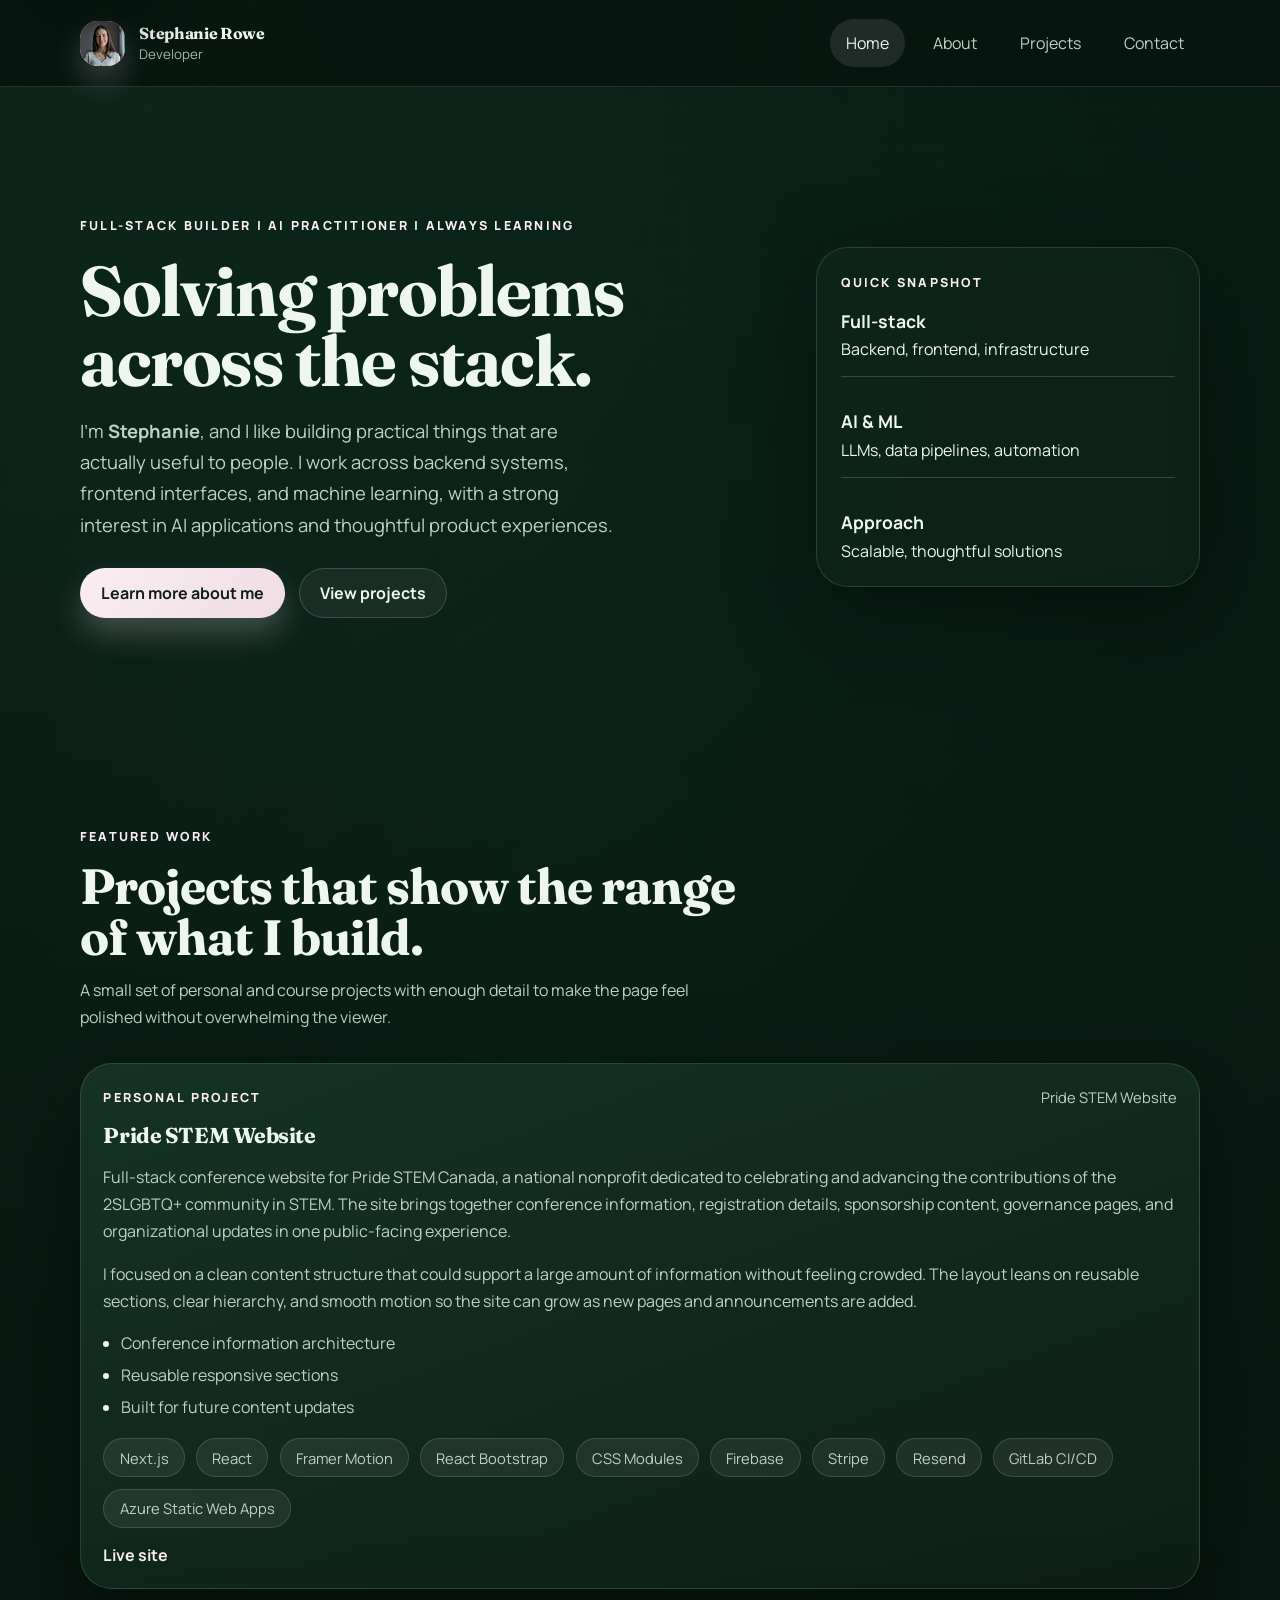
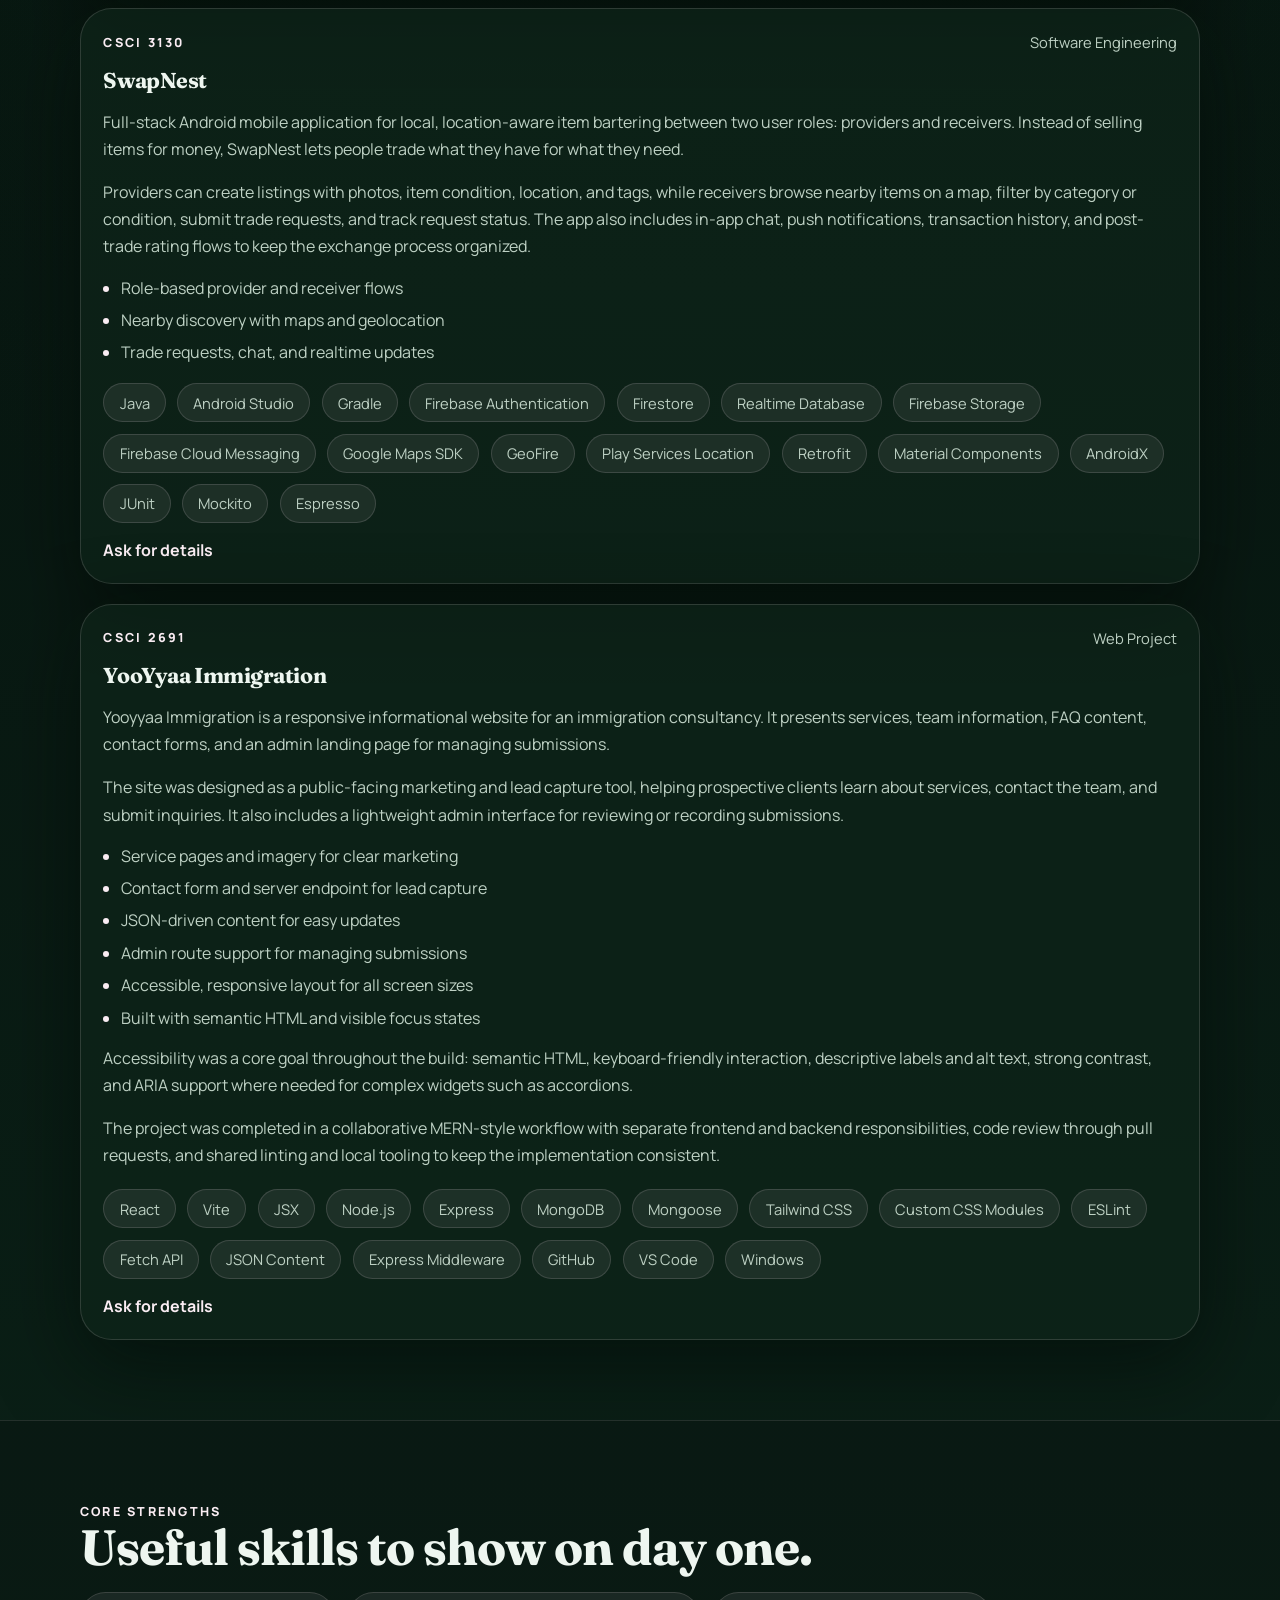
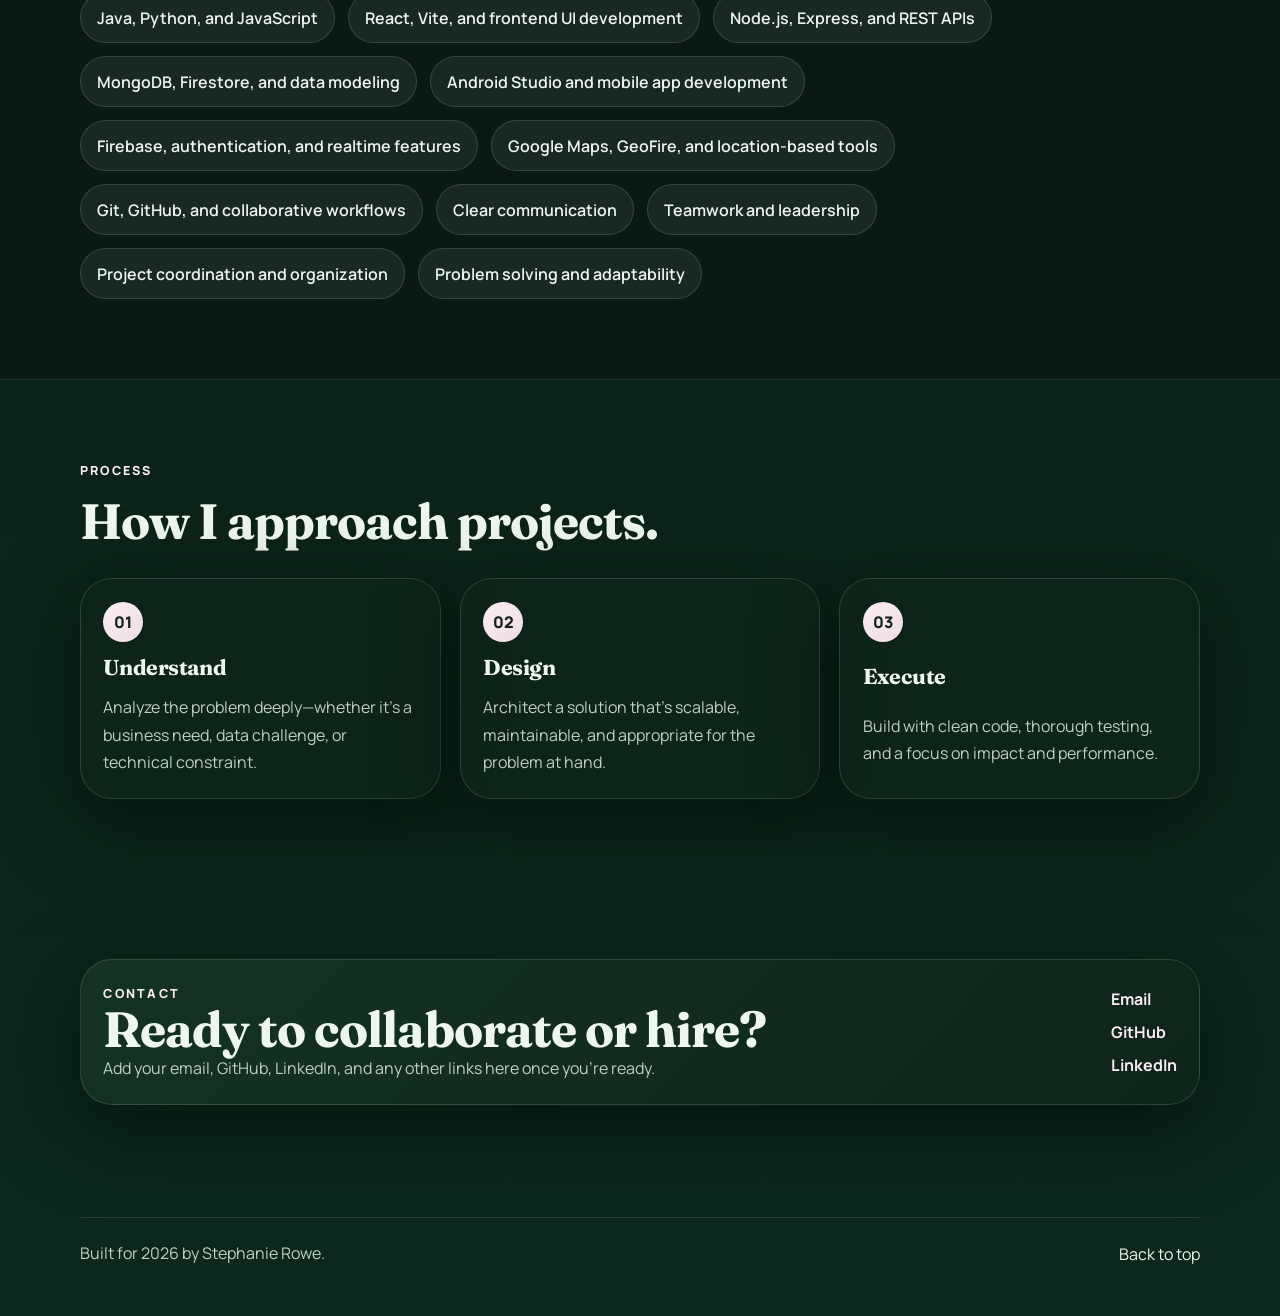
==== index.html @ 6b2ae684 "added project summaries, updated favicon, updated styling" ====
<!DOCTYPE html>
<html lang="en">
  <head>
    <meta charset="UTF-8" />
    <meta name="viewport" content="width=device-width, initial-scale=1.0" />
    <meta
      name="description"
      content="A portfolio starter site with a focused home page, about page, project highlights, and contact details."
    />
    <title> Stephanie Rowe | Portfolio</title>
    <link rel="preconnect" href="https://fonts.googleapis.com" />
    <link rel="preconnect" href="https://fonts.gstatic.com" crossorigin />
    <link
      href="https://fonts.googleapis.com/css2?family=Manrope:wght@400;500;600;700;800&family=Fraunces:opsz,wght@9..144,500;9..144,600;9..144,700&display=swap"
      rel="stylesheet"
    />
    <link rel="icon" type="image/png" href="images/SR%20logo.png" />
    <link rel="stylesheet" href="styles/main.css" />
    <script src="scripts/main.js" defer></script>
  </head>
  <body>
    <a class="skip-link" href="#content">Skip to content</a>

    <header class="site-header">
      <div class="container nav-shell">
        <a class="brand" href="index.html" aria-label="Home">
          <span class="brand-mark brand-photo">
            <img src="images/headshot_crop.png" alt="Portrait of Stephanie Rowe" />
          </span>
          <span class="brand-text">
            <strong>Stephanie Rowe</strong>
            <small>Developer</small>
          </span>
        </a>

        <button class="nav-toggle" type="button" aria-expanded="false" aria-controls="primary-navigation">
          <span class="nav-toggle-lines" aria-hidden="true"></span>
          <span class="sr-only">Toggle navigation</span>
        </button>

        <nav id="primary-navigation" class="site-nav" data-open="false">
          <a href="index.html" aria-current="page">Home</a>
          <a href="about.html">About</a>
          <a href="#projects">Projects</a>
          <a href="#contact">Contact</a>
        </nav>
      </div>
    </header>

    <main id="content">
      <section class="hero section">
        <div class="container hero-grid reveal">
          <div class="hero-copy">
            <p class="eyebrow">Full-stack builder | AI practitioner | Always learning</p>
            <h1>Solving problems across the stack.</h1>
            <p class="lead">
              I'm <strong>Stephanie</strong>, and I like building practical things that are actually useful to people. I work across backend systems, frontend interfaces, and machine learning, with a strong interest in AI applications and thoughtful product experiences.
            </p>
            <div class="hero-actions">
              <a class="button button-primary" href="about.html">Learn more about me</a>
              <a class="button button-secondary" href="#projects">View projects</a>
            </div>
          </div>

          <aside class="hero-card">
            <p class="card-label">Quick snapshot</p>
            <ul class="stat-list">
              <li>
                <strong>Full-stack</strong>
                <span>Backend, frontend, infrastructure</span>
              </li>
              <li>
                <strong>AI & ML</strong>
                <span>LLMs, data pipelines, automation</span>
              </li>
              <li>
                <strong>Approach</strong>
                <span>Scalable, thoughtful solutions</span>
              </li>
            </ul>
          </aside>
        </div>
      </section>

      <section class="section" id="projects">
        <div class="container reveal">
          <div class="section-heading">
            <p class="eyebrow">Featured work</p>
            <h2>Projects that show the range of what I build.</h2>
            <p>
              A small set of personal and course projects with enough detail to make the page feel polished without overwhelming the viewer.
            </p>
          </div>

          <div class="project-showcase">
            <article class="project-card project-card-featured">
              <div class="project-card-top">
                <p class="project-tag">Personal Project</p>
                <span class="project-meta">Pride STEM Website</span>
              </div>
              <h3>Pride STEM Website</h3>
              <p>
                Full-stack conference website for Pride STEM Canada, a national nonprofit dedicated to celebrating and advancing the contributions of the 2SLGBTQ+ community in STEM. The site brings together conference information, registration details, sponsorship content, governance pages, and organizational updates in one public-facing experience.
              </p>
              <p>
                I focused on a clean content structure that could support a large amount of information without feeling crowded. The layout leans on reusable sections, clear hierarchy, and smooth motion so the site can grow as new pages and announcements are added.
              </p>
              <ul class="project-points">
                <li>Conference information architecture</li>
                <li>Reusable responsive sections</li>
                <li>Built for future content updates</li>
              </ul>
              <div class="project-tags">
                <span>Next.js</span>
                <span>React</span>
                <span>Framer Motion</span>
                <span>React Bootstrap</span>
                <span>CSS Modules</span>
                <span>Firebase</span>
                <span>Stripe</span>
                <span>Resend</span>
                <span>GitLab CI/CD</span>
                <span>Azure Static Web Apps</span>
              </div>
              <a href="https://www.psc-fsc.ca/" target="_blank" rel="noreferrer">Live site</a>
            </article>

            <article class="project-card">
              <div class="project-card-top">
                <p class="project-tag">CSCI 3130</p>
                <span class="project-meta">Software Engineering</span>
              </div>
              <h3>SwapNest</h3>
              <p>
                Full-stack Android mobile application for local, location-aware item bartering between two user roles: providers and receivers. Instead of selling items for money, SwapNest lets people trade what they have for what they need.
              </p>
              <p>
                Providers can create listings with photos, item condition, location, and tags, while receivers browse nearby items on a map, filter by category or condition, submit trade requests, and track request status. The app also includes in-app chat, push notifications, transaction history, and post-trade rating flows to keep the exchange process organized.
              </p>
              <ul class="project-points">
                <li>Role-based provider and receiver flows</li>
                <li>Nearby discovery with maps and geolocation</li>
                <li>Trade requests, chat, and realtime updates</li>
              </ul>
              <div class="project-tags">
                <span>Java</span>
                <span>Android Studio</span>
                <span>Gradle</span>
                <span>Firebase Authentication</span>
                <span>Firestore</span>
                <span>Realtime Database</span>
                <span>Firebase Storage</span>
                <span>Firebase Cloud Messaging</span>
                <span>Google Maps SDK</span>
                <span>GeoFire</span>
                <span>Play Services Location</span>
                <span>Retrofit</span>
                <span>Material Components</span>
                <span>AndroidX</span>
                <span>JUnit</span>
                <span>Mockito</span>
                <span>Espresso</span>
              </div>
              <a href="#contact">Ask for details</a>
            </article>

            <article class="project-card">
              <div class="project-card-top">
                <p class="project-tag">CSCI 2691</p>
                <span class="project-meta">Web Project</span>
              </div>
              <h3>YooYyaa Immigration</h3>
              <p>
                Yooyyaa Immigration is a responsive informational website for an immigration consultancy. It presents services, team information, FAQ content, contact forms, and an admin landing page for managing submissions.
              </p>
              <p>
                The site was designed as a public-facing marketing and lead capture tool, helping prospective clients learn about services, contact the team, and submit inquiries. It also includes a lightweight admin interface for reviewing or recording submissions.
              </p>
              <ul class="project-points">
                <li>Service pages and imagery for clear marketing</li>
                <li>Contact form and server endpoint for lead capture</li>
                <li>JSON-driven content for easy updates</li>
                <li>Admin route support for managing submissions</li>
                <li>Accessible, responsive layout for all screen sizes</li>
                <li>Built with semantic HTML and visible focus states</li>
              </ul>
              <p>
                Accessibility was a core goal throughout the build: semantic HTML, keyboard-friendly interaction, descriptive labels and alt text, strong contrast, and ARIA support where needed for complex widgets such as accordions.
              </p>
              <p>
                The project was completed in a collaborative MERN-style workflow with separate frontend and backend responsibilities, code review through pull requests, and shared linting and local tooling to keep the implementation consistent.
              </p>
              <div class="project-tags">
                <span>React</span>
                <span>Vite</span>
                <span>JSX</span>
                <span>Node.js</span>
                <span>Express</span>
                <span>MongoDB</span>
                <span>Mongoose</span>
                <span>Tailwind CSS</span>
                <span>Custom CSS Modules</span>
                <span>ESLint</span>
                <span>Fetch API</span>
                <span>JSON Content</span>
                <span>Express Middleware</span>
                <span>GitHub</span>
                <span>VS Code</span>
                <span>Windows</span>
              </div>
              <a href="#contact">Ask for details</a>
            </article>
          </div>
        </div>
      </section>

      <section class="section alt-surface">
        <div class="container split-layout reveal">
          <div>
            <p class="eyebrow">Core strengths</p>
            <h2>Useful skills to show on day one.</h2>
          </div>

          <div class="skill-list">
            <span>Java, Python, and JavaScript</span>
            <span>React, Vite, and frontend UI development</span>
            <span>Node.js, Express, and REST APIs</span>
            <span>MongoDB, Firestore, and data modeling</span>
            <span>Android Studio and mobile app development</span>
            <span>Firebase, authentication, and realtime features</span>
            <span>Google Maps, GeoFire, and location-based tools</span>
            <span>Git, GitHub, and collaborative workflows</span>
            <span>Clear communication</span>
            <span>Teamwork and leadership</span>
            <span>Project coordination and organization</span>
            <span>Problem solving and adaptability</span>
          </div>
        </div>
      </section>

      <section class="section">
        <div class="container reveal">
          <div class="section-heading narrow">
            <p class="eyebrow">Process</p>
            <h2>How I approach projects.</h2>
          </div>

          <div class="timeline">
            <article>
              <span>01</span>
              <h3>Understand</h3>
              <p>Analyze the problem deeply—whether it's a business need, data challenge, or technical constraint.</p>
            </article>
            <article>
              <span>02</span>
              <h3>Design</h3>
              <p>Architect a solution that's scalable, maintainable, and appropriate for the problem at hand.</p>
            </article>
            <article>
              <span>03</span>
              <h3>Execute</h3>
              <p>Build with clean code, thorough testing, and a focus on impact and performance.</p>
            </article>
          </div>
        </div>
      </section>

      <section class="section contact-section" id="contact">
        <div class="container contact-panel reveal">
          <div>
            <p class="eyebrow">Contact</p>
            <h2>Ready to collaborate or hire?</h2>
            <p>
              Add your email, GitHub, LinkedIn, and any other links here once you’re ready.
            </p>
          </div>

          <div class="contact-links">
            <a href="mailto:stephrowe2003@gmail.com">Email</a>
            <a href="https://github.com/stephanieerowe" target="_blank" rel="noreferrer">GitHub</a>
            <a href="https://www.linkedin.com/in/stephanieerowe/" target="_blank" rel="noreferrer">LinkedIn</a>
          </div>
        </div>
      </section>
    </main>

    <footer class="site-footer">
      <div class="container footer-inner">
        <p>Built for <span id="year"></span> by Stephanie Rowe.</p>
        <a href="#content">Back to top</a>
      </div>
    </footer>
  </body>
</html>
---- styles/main.css ----
:root {
  color-scheme: dark;
  --bg: #07140f;
  --bg-alt: #0c1f17;
  --surface: rgba(15, 36, 26, 0.72);
  --surface-strong: #153525;
  --text: #eef6f0;
  --muted: #bed1c4;
  --line: rgba(230, 210, 219, 0.2);
  --accent: #faedf3;
  --accent-dark: #f0dce5;
  --accent-soft: rgba(250, 237, 243, 0.16);
  --shadow: 0 24px 80px rgba(2, 10, 7, 0.58);
  --radius-xl: 32px;
  --radius-lg: 24px;
  --radius-md: 18px;
  --container: 1120px;
}

* {
  box-sizing: border-box;
}

html {
  scroll-behavior: smooth;
}

body {
  margin: 0;
  font-family: "Manrope", system-ui, sans-serif;
  color: var(--text);
  background:
    radial-gradient(circle at top left, rgba(22, 72, 49, 0.38), transparent 28%),
    radial-gradient(circle at top right, rgba(8, 42, 27, 0.42), transparent 30%),
    radial-gradient(circle at 50% 20%, rgba(14, 58, 37, 0.22), transparent 36%),
    linear-gradient(180deg, #06100c 0%, #081711 42%, #0b2218 78%, #0c271c 100%);
}

body::before {
  content: "";
  position: fixed;
  inset: 0;
  pointer-events: none;
  background-image: linear-gradient(rgba(232, 214, 222, 0.05) 1px, transparent 1px), linear-gradient(90deg, rgba(232, 214, 222, 0.05) 1px, transparent 1px);
  background-size: 36px 36px;
  mask-image: linear-gradient(180deg, rgba(0, 0, 0, 0.28), transparent 75%);
}

img {
  max-width: 100%;
  display: block;
}

a {
  color: inherit;
  text-decoration: none;
}

button {
  font: inherit;
}

h1,
h2,
h3,
.brand strong {
  font-family: "Fraunces", Georgia, serif;
  letter-spacing: -0.02em;
  margin: 0;
}

h1 {
  font-size: clamp(2.5rem, 5.5vw, 4.4rem);
  line-height: 1;
  max-width: 13ch;
}

h2 {
  font-size: clamp(2rem, 4vw, 3.1rem);
  line-height: 1.02;
}

h3 {
  font-size: 1.35rem;
  line-height: 1.1;
}

p {
  line-height: 1.7;
  color: var(--muted);
  margin: 0;
}

.container {
  width: min(calc(100% - 2rem), var(--container));
  margin-inline: auto;
}

.section {
  padding: 5rem 0;
  position: relative;
}

.section-heading {
  display: grid;
  gap: 0.9rem;
  max-width: 42rem;
  margin-bottom: 2rem;
}

.section-heading.narrow,
.lead.narrow {
  max-width: 38rem;
}

.eyebrow,
.card-label,
.project-tag {
  text-transform: uppercase;
  letter-spacing: 0.18em;
  font-size: 0.78rem;
  font-weight: 800;
  color: var(--accent);
}

.skip-link {
  position: absolute;
  left: 1rem;
  top: 1rem;
  padding: 0.8rem 1rem;
  border-radius: 999px;
  background: rgba(21, 53, 37, 0.98);
  box-shadow: var(--shadow);
  transform: translateY(-160%);
  transition: transform 0.2s ease;
  z-index: 20;
}

.skip-link:focus {
  transform: translateY(0);
}

.site-header {
  position: sticky;
  top: 0;
  z-index: 10;
  backdrop-filter: blur(18px);
  background: rgba(7, 20, 15, 0.78);
  border-bottom: 1px solid rgba(230, 210, 219, 0.14);
}

.nav-shell {
  min-height: 5.4rem;
  display: flex;
  align-items: center;
  justify-content: space-between;
  gap: 1rem;
}

.brand {
  display: inline-flex;
  align-items: center;
  gap: 0.9rem;
}

.brand-mark {
  display: grid;
  place-items: center;
  width: 2.8rem;
  height: 2.8rem;
  border-radius: 18px;
  color: #14241b;
  background: linear-gradient(135deg, var(--accent), var(--accent-dark));
  box-shadow: 0 14px 30px rgba(250, 237, 243, 0.2);
  font-weight: 800;
}

.brand-photo {
  overflow: hidden;
}

.brand-photo img {
  width: 100%;
  height: 100%;
  object-fit: cover;
  display: block;
}

.brand-text {
  display: grid;
  gap: 0.1rem;
}

.brand-text strong {
  font-size: 1rem;
}

.brand-text small {
  color: #a7bcaf;
}

.site-nav {
  display: flex;
  align-items: center;
  gap: 0.7rem;
}

.site-nav a {
  padding: 0.8rem 1rem;
  border-radius: 999px;
  color: var(--muted);
  transition: background 0.2s ease, color 0.2s ease, transform 0.2s ease;
}

.site-nav a:hover,
.site-nav a:focus-visible,
.site-nav a[aria-current="page"] {
  color: var(--text);
  background: rgba(250, 237, 243, 0.1);
}

.nav-toggle {
  display: none;
  width: 3rem;
  height: 3rem;
  border: 1px solid var(--line);
  border-radius: 999px;
  background: rgba(250, 237, 243, 0.07);
  color: var(--text);
  align-items: center;
  justify-content: center;
}

.nav-toggle-lines {
  width: 1.1rem;
  height: 1px;
  background: currentColor;
  position: relative;
  display: block;
}

.nav-toggle-lines::before,
.nav-toggle-lines::after {
  content: "";
  position: absolute;
  left: 0;
  width: 100%;
  height: 1px;
  background: currentColor;
}

.nav-toggle-lines::before {
  top: -0.35rem;
}

.nav-toggle-lines::after {
  top: 0.35rem;
}

.hero-grid,
.about-grid,
.split-layout {
  display: grid;
  gap: 1.5rem;
}

.hero-grid {
  grid-template-columns: minmax(0, 1.3fr) minmax(280px, 0.7fr);
  align-items: stretch;
}

.hero-copy {
  display: grid;
  gap: 1.2rem;
  align-content: center;
  padding: 3rem 0;
}

.lead {
  font-size: 1.15rem;
  max-width: 34rem;
}

.hero-actions {
  display: flex;
  flex-wrap: wrap;
  gap: 0.9rem;
  margin-top: 0.5rem;
}

.button {
  display: inline-flex;
  align-items: center;
  justify-content: center;
  min-height: 3rem;
  padding: 0.8rem 1.25rem;
  border-radius: 999px;
  border: 1px solid transparent;
  font-weight: 700;
}

.button-primary {
  color: #112017;
  background: linear-gradient(135deg, var(--accent), var(--accent-dark));
  box-shadow: 0 16px 30px rgba(250, 237, 243, 0.22);
}

.button-secondary {
  border-color: var(--line);
  background: rgba(250, 237, 243, 0.06);
}

.hero-card,
.content-card,
.contact-panel,
.project-card,
.stack-item,
.timeline article {
  background: var(--surface);
  border: 1px solid rgba(230, 210, 219, 0.16);
  border-radius: var(--radius-xl);
  box-shadow: var(--shadow);
}

.hero-card {
  padding: 1.5rem;
  align-self: center;
  backdrop-filter: blur(12px);
}

.stat-list,
.value-list {
  list-style: none;
  padding: 0;
  margin: 0;
}

.stat-list {
  display: grid;
  gap: 1rem;
}

.stat-list li {
  padding: 1rem 0;
  border-bottom: 1px solid var(--line);
  display: grid;
  gap: 0.35rem;
}

.stat-list li:last-child {
  border-bottom: 0;
  padding-bottom: 0;
}

.stat-list strong {
  font-size: 1.1rem;
}

.card-grid,
.stack-grid,
.timeline,
.contact-panel,
.split-layout,
.about-grid {
  display: grid;
  gap: 1.2rem;
}

.project-showcase {
  display: grid;
  grid-template-columns: minmax(0, 1fr);
  gap: 1.2rem;
}

.card-grid {
  grid-template-columns: repeat(3, minmax(0, 1fr));
}

.project-card,
.stack-item,
.content-card,
.contact-panel,
.timeline article {
  padding: 1.4rem;
}

.project-card {
  display: grid;
  gap: 1rem;
  min-height: 16rem;
  width: 100%;
}

.project-card-featured {
  background: linear-gradient(160deg, rgba(21, 53, 37, 0.95), rgba(13, 31, 23, 0.96));
  min-height: 18rem;
}

.project-card-top {
  display: flex;
  flex-wrap: wrap;
  justify-content: space-between;
  gap: 0.75rem;
  align-items: center;
}

.project-meta {
  font-size: 0.92rem;
  color: var(--muted);
}

.project-points {
  display: grid;
  gap: 0.65rem;
  padding-left: 1.1rem;
  margin: 0;
  color: var(--muted);
}

.project-points li::marker {
  color: var(--accent);
}

.project-tags {
  display: flex;
  flex-wrap: wrap;
  gap: 0.7rem;
  margin-top: 0.25rem;
}

.project-tags span {
  padding: 0.7rem 0.95rem;
  border-radius: 999px;
  border: 1px solid rgba(230, 210, 219, 0.16);
  background: rgba(250, 237, 243, 0.07);
  color: var(--muted);
  font-size: 0.92rem;
  line-height: 1;
}

.project-card a {
  margin-top: auto;
  color: var(--accent);
  font-weight: 700;
}

.alt-surface {
  background: rgba(10, 24, 18, 0.72);
  border-block: 1px solid rgba(230, 210, 219, 0.12);
}

.skill-list {
  display: flex;
  flex-wrap: wrap;
  gap: 0.8rem;
}

.skill-list span {
  padding: 0.85rem 1rem;
  border-radius: 999px;
  background: rgba(250, 237, 243, 0.07);
  border: 1px solid rgba(230, 210, 219, 0.16);
  font-weight: 600;
}

.timeline {
  grid-template-columns: repeat(3, minmax(0, 1fr));
}

.timeline article {
  display: grid;
  gap: 0.9rem;
}

.timeline span {
  display: inline-grid;
  place-items: center;
  width: 2.5rem;
  height: 2.5rem;
  border-radius: 999px;
  color: #132219;
  background: linear-gradient(135deg, var(--accent), var(--accent-dark));
  font-weight: 800;
}

.contact-panel {
  grid-template-columns: minmax(0, 1fr) auto;
  align-items: center;
  background: linear-gradient(135deg, rgba(21, 53, 37, 0.9), rgba(15, 36, 26, 0.92));
}

.contact-links {
  display: grid;
  gap: 0.7rem;
}

.contact-links a {
  font-weight: 700;
  color: var(--accent);
}

.page-hero {
  padding-top: 4rem;
}

.narrow {
  max-width: 42rem;
}

.about-grid {
  grid-template-columns: repeat(2, minmax(0, 1fr));
}

.accent-card {
  background: linear-gradient(160deg, rgba(21, 53, 37, 0.92), rgba(12, 31, 23, 0.96));
}

.value-list {
  display: grid;
  gap: 1rem;
  color: var(--muted);
}

.value-list li {
  padding-left: 1rem;
  border-left: 2px solid rgba(250, 237, 243, 0.5);
}

.stack-grid {
  grid-template-columns: repeat(3, minmax(0, 1fr));
}

.stack-item {
  display: grid;
  gap: 0.7rem;
}

.timeline-compact {
  align-items: stretch;
}

.site-footer {
  padding: 2rem 0 3rem;
}

.footer-inner {
  display: flex;
  justify-content: space-between;
  gap: 1rem;
  align-items: center;
  border-top: 1px solid rgba(230, 210, 219, 0.14);
  padding-top: 1.4rem;
}

.sr-only {
  position: absolute;
  width: 1px;
  height: 1px;
  padding: 0;
  margin: -1px;
  overflow: hidden;
  clip: rect(0, 0, 0, 0);
  white-space: nowrap;
  border: 0;
}

.reveal {
  opacity: 0;
  transform: translateY(18px);
  transition: opacity 0.7s ease, transform 0.7s ease;
}

.reveal.is-visible {
  opacity: 1;
  transform: translateY(0);
}

@media (max-width: 900px) {
  .hero-grid,
  .card-grid,
  .project-showcase,
  .timeline,
  .stack-grid,
  .about-grid,
  .contact-panel {
    grid-template-columns: 1fr;
  }

  .hero-copy {
    padding: 1.5rem 0 0;
  }
}

@media (max-width: 720px) {
  .section {
    padding: 4rem 0;
  }

  .nav-toggle {
    display: inline-flex;
  }

  .site-nav {
    position: absolute;
    inset: 5.4rem 1rem auto;
    display: grid;
    gap: 0.3rem;
    padding: 0.75rem;
    border-radius: 24px;
    background: rgba(12, 31, 23, 0.96);
    border: 1px solid rgba(230, 210, 219, 0.14);
    box-shadow: var(--shadow);
    opacity: 0;
    transform: translateY(-8px);
    pointer-events: none;
    transition: opacity 0.2s ease, transform 0.2s ease;
  }

  .site-nav[data-open="true"] {
    opacity: 1;
    transform: translateY(0);
    pointer-events: auto;
  }

  .site-nav a {
    width: 100%;
  }

  .footer-inner {
    flex-direction: column;
    align-items: flex-start;
  }
}
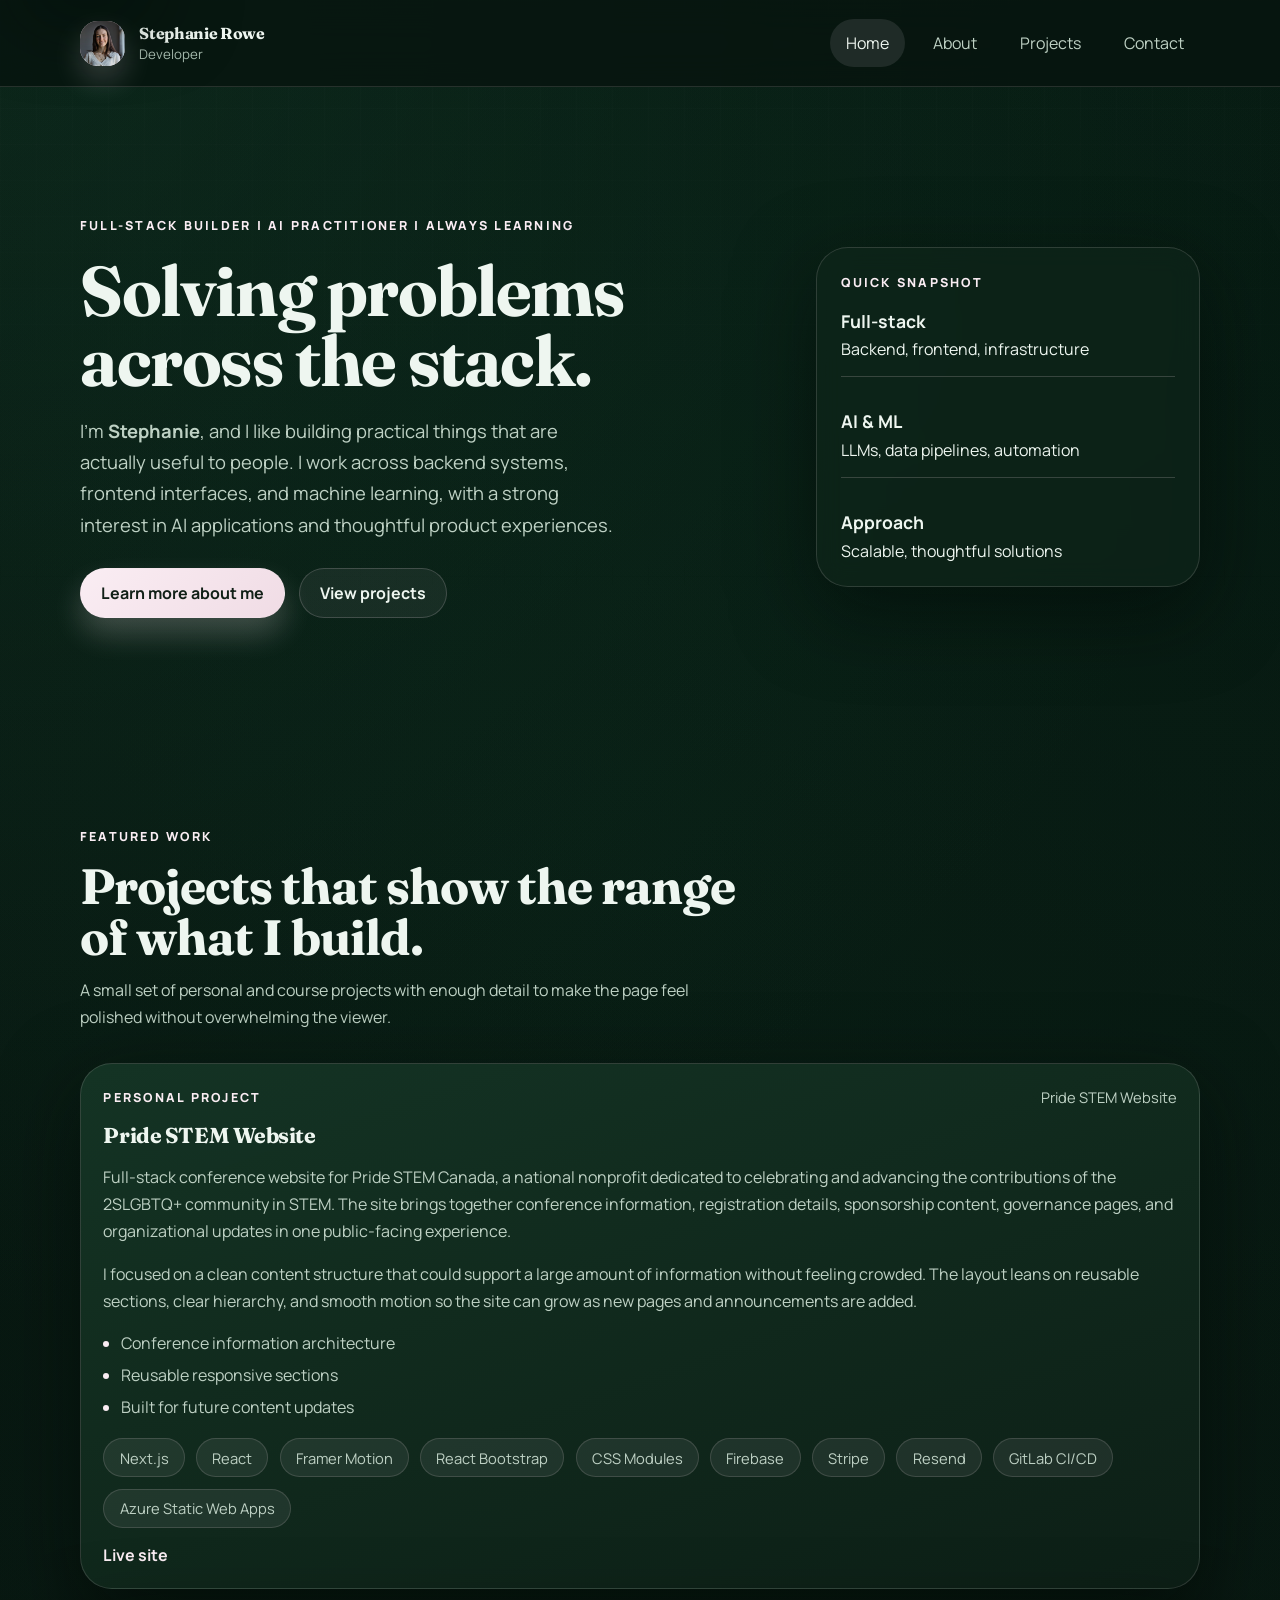
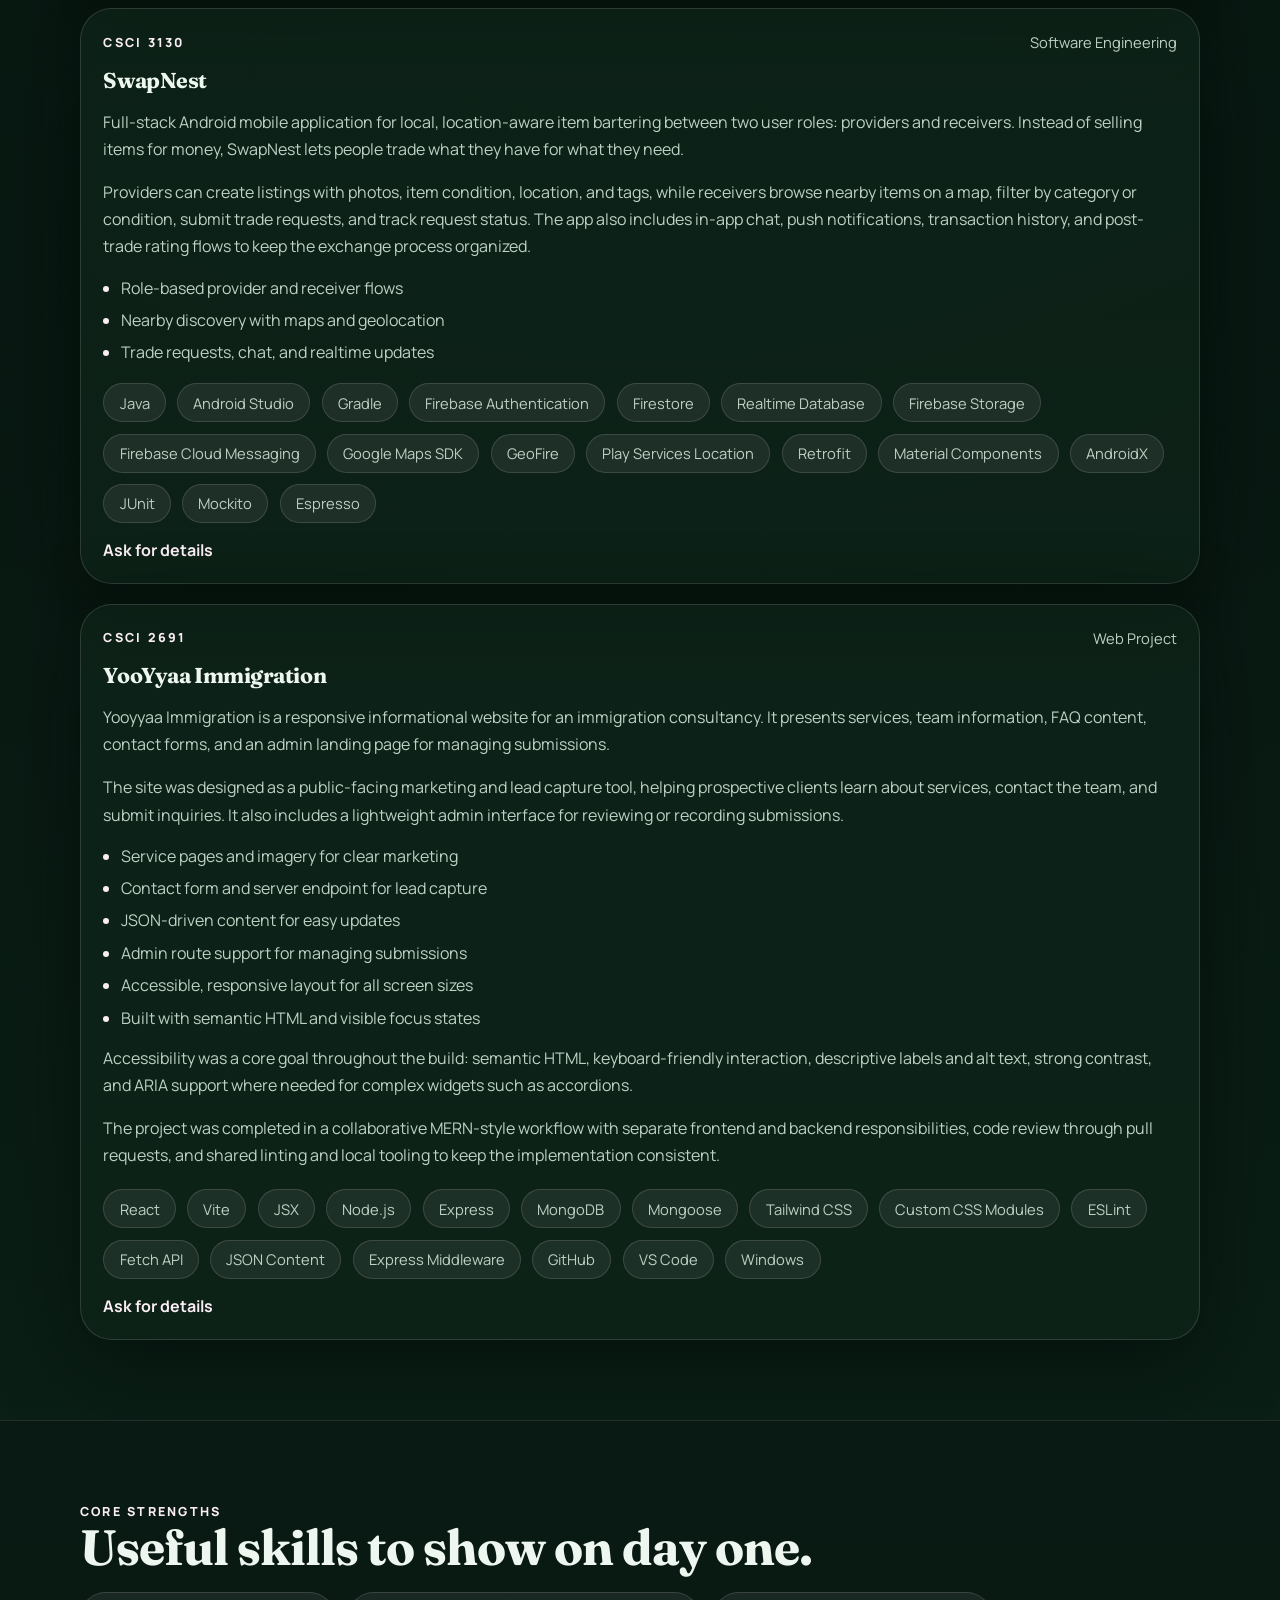
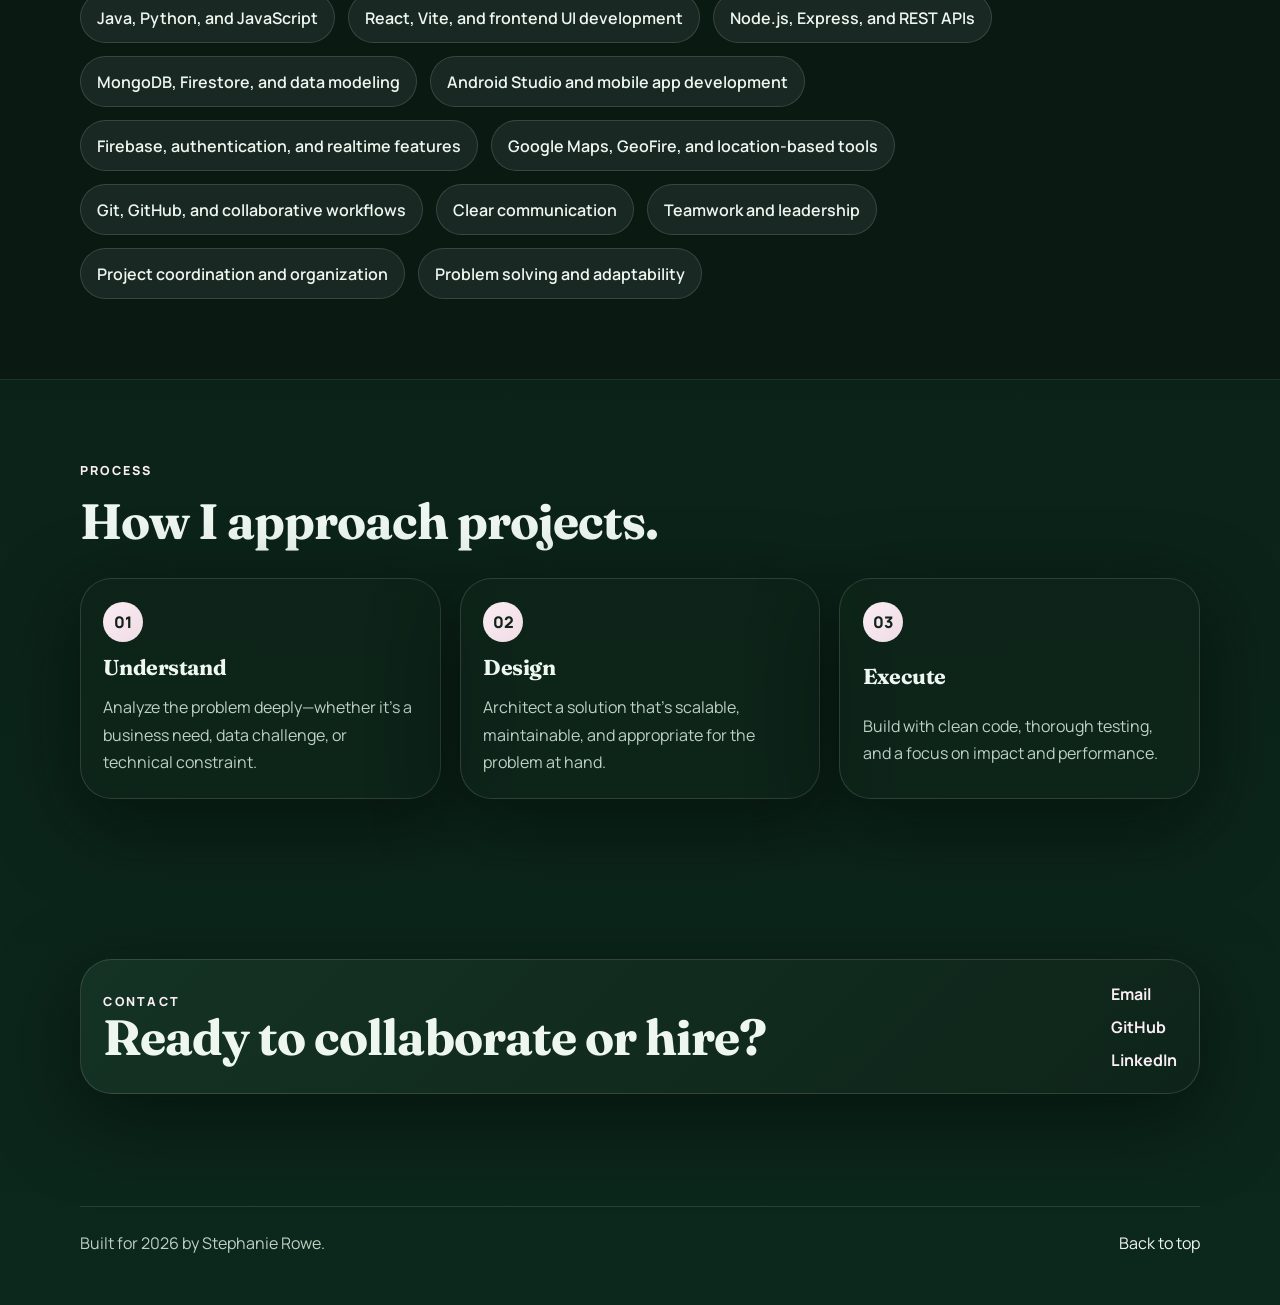
==== commit 5853d266: "removed text" ====
--- a/index.html
+++ b/index.html
@@ -271,7 +271,7 @@
             <p class="eyebrow">Contact</p>
             <h2>Ready to collaborate or hire?</h2>
             <p>
-              Add your email, GitHub, LinkedIn, and any other links here once you’re ready.
+              
             </p>
           </div>
 
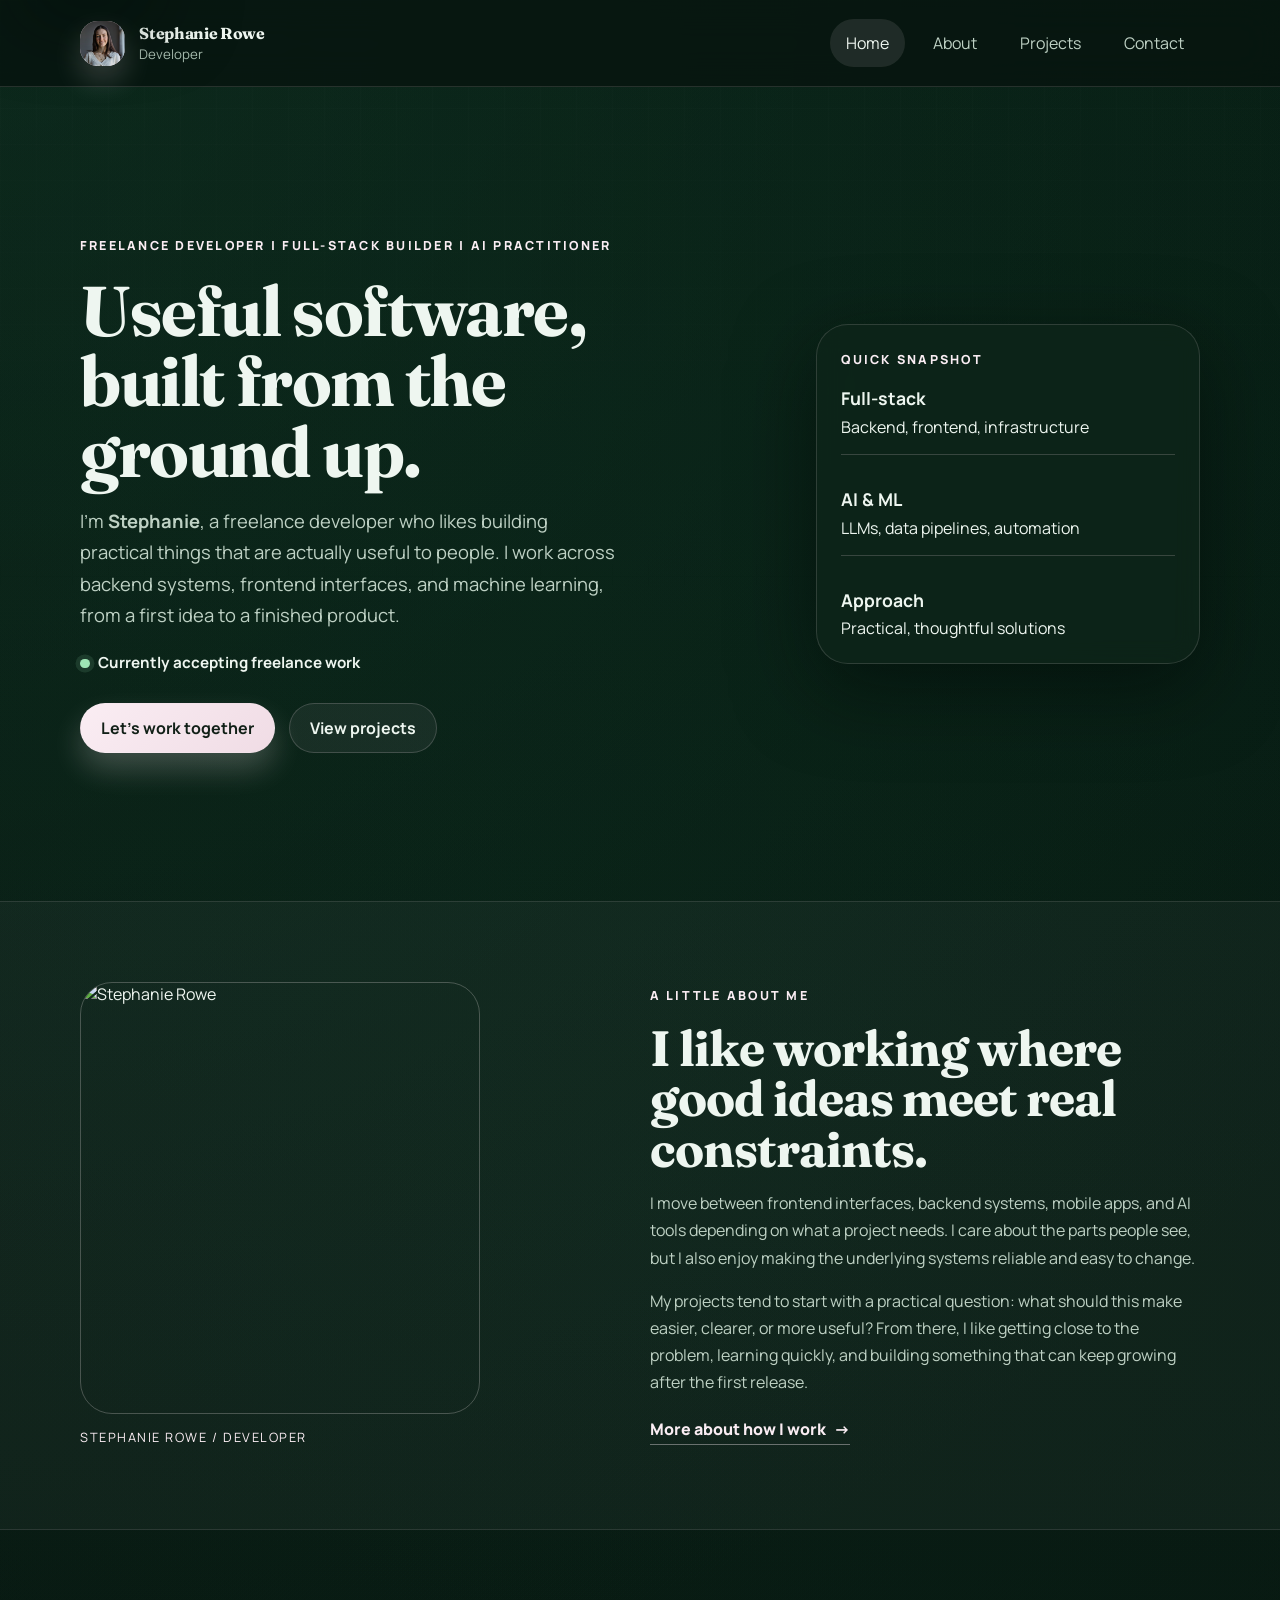
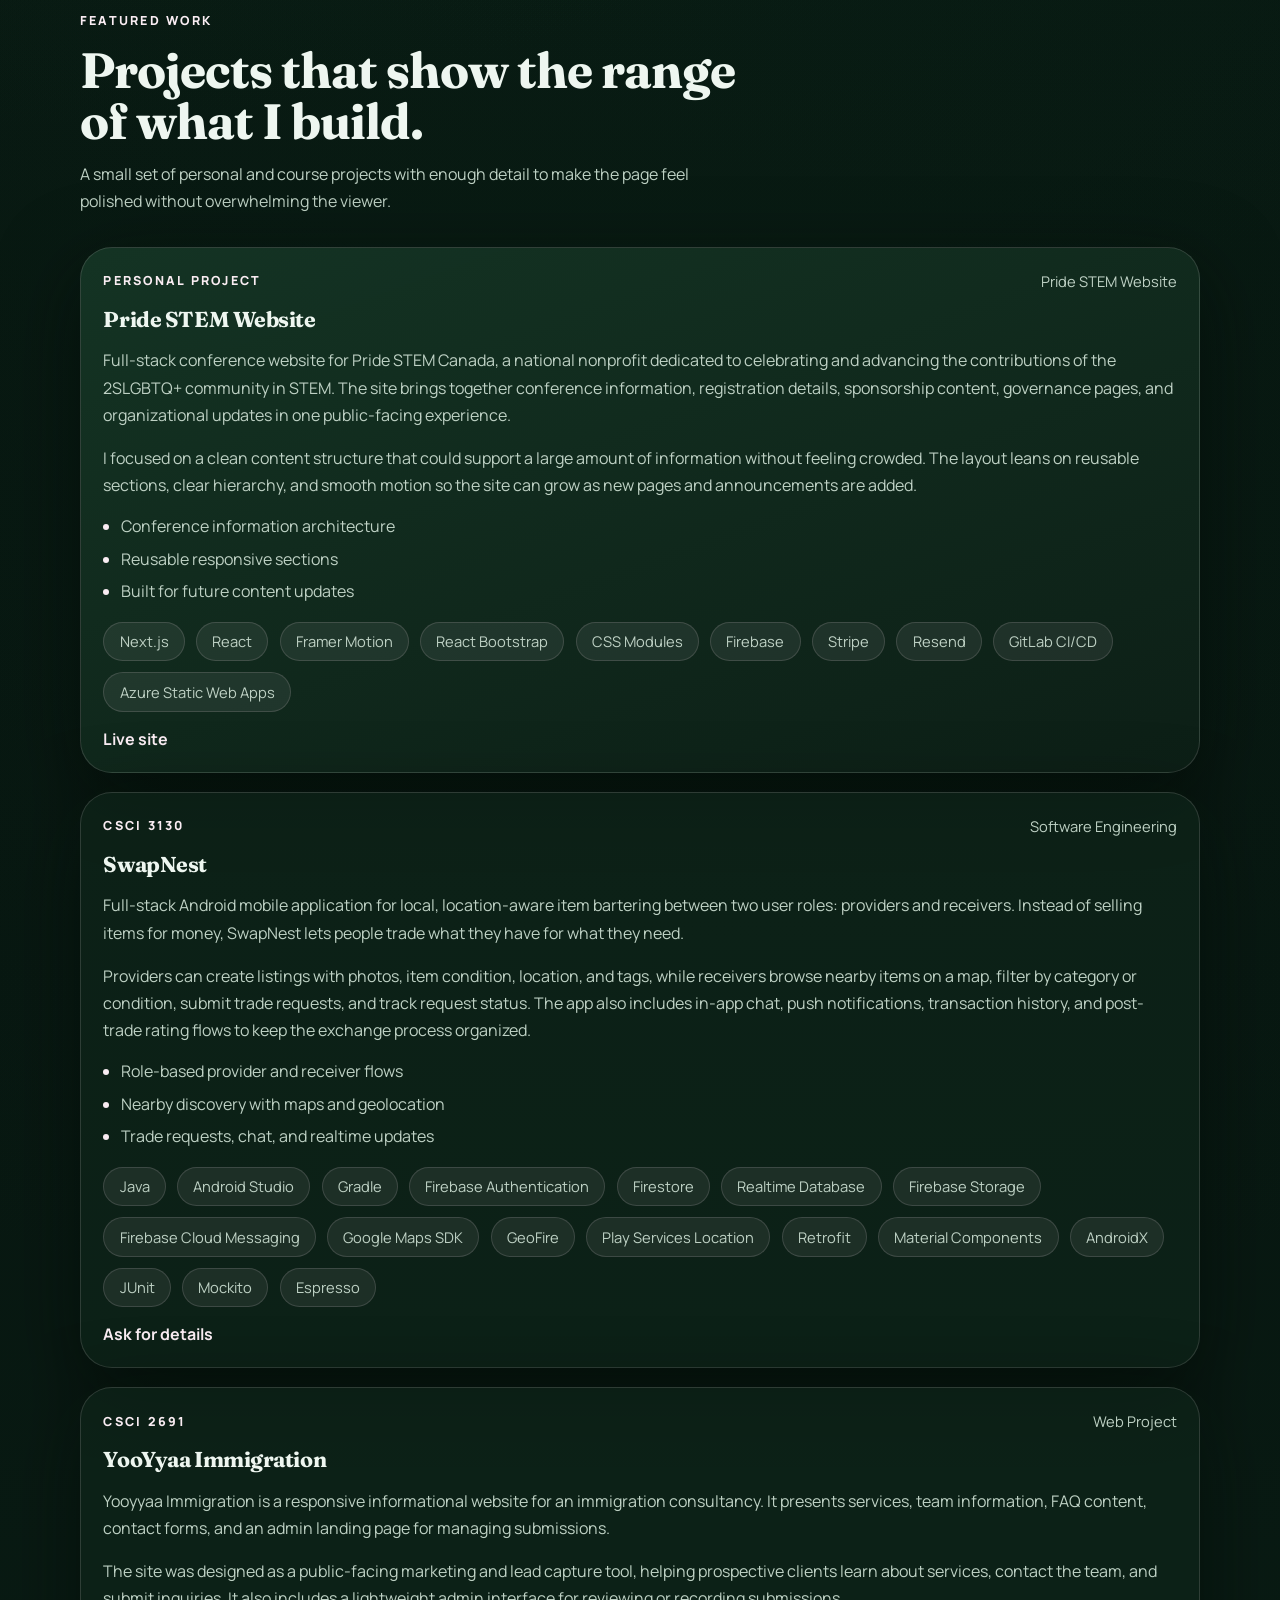
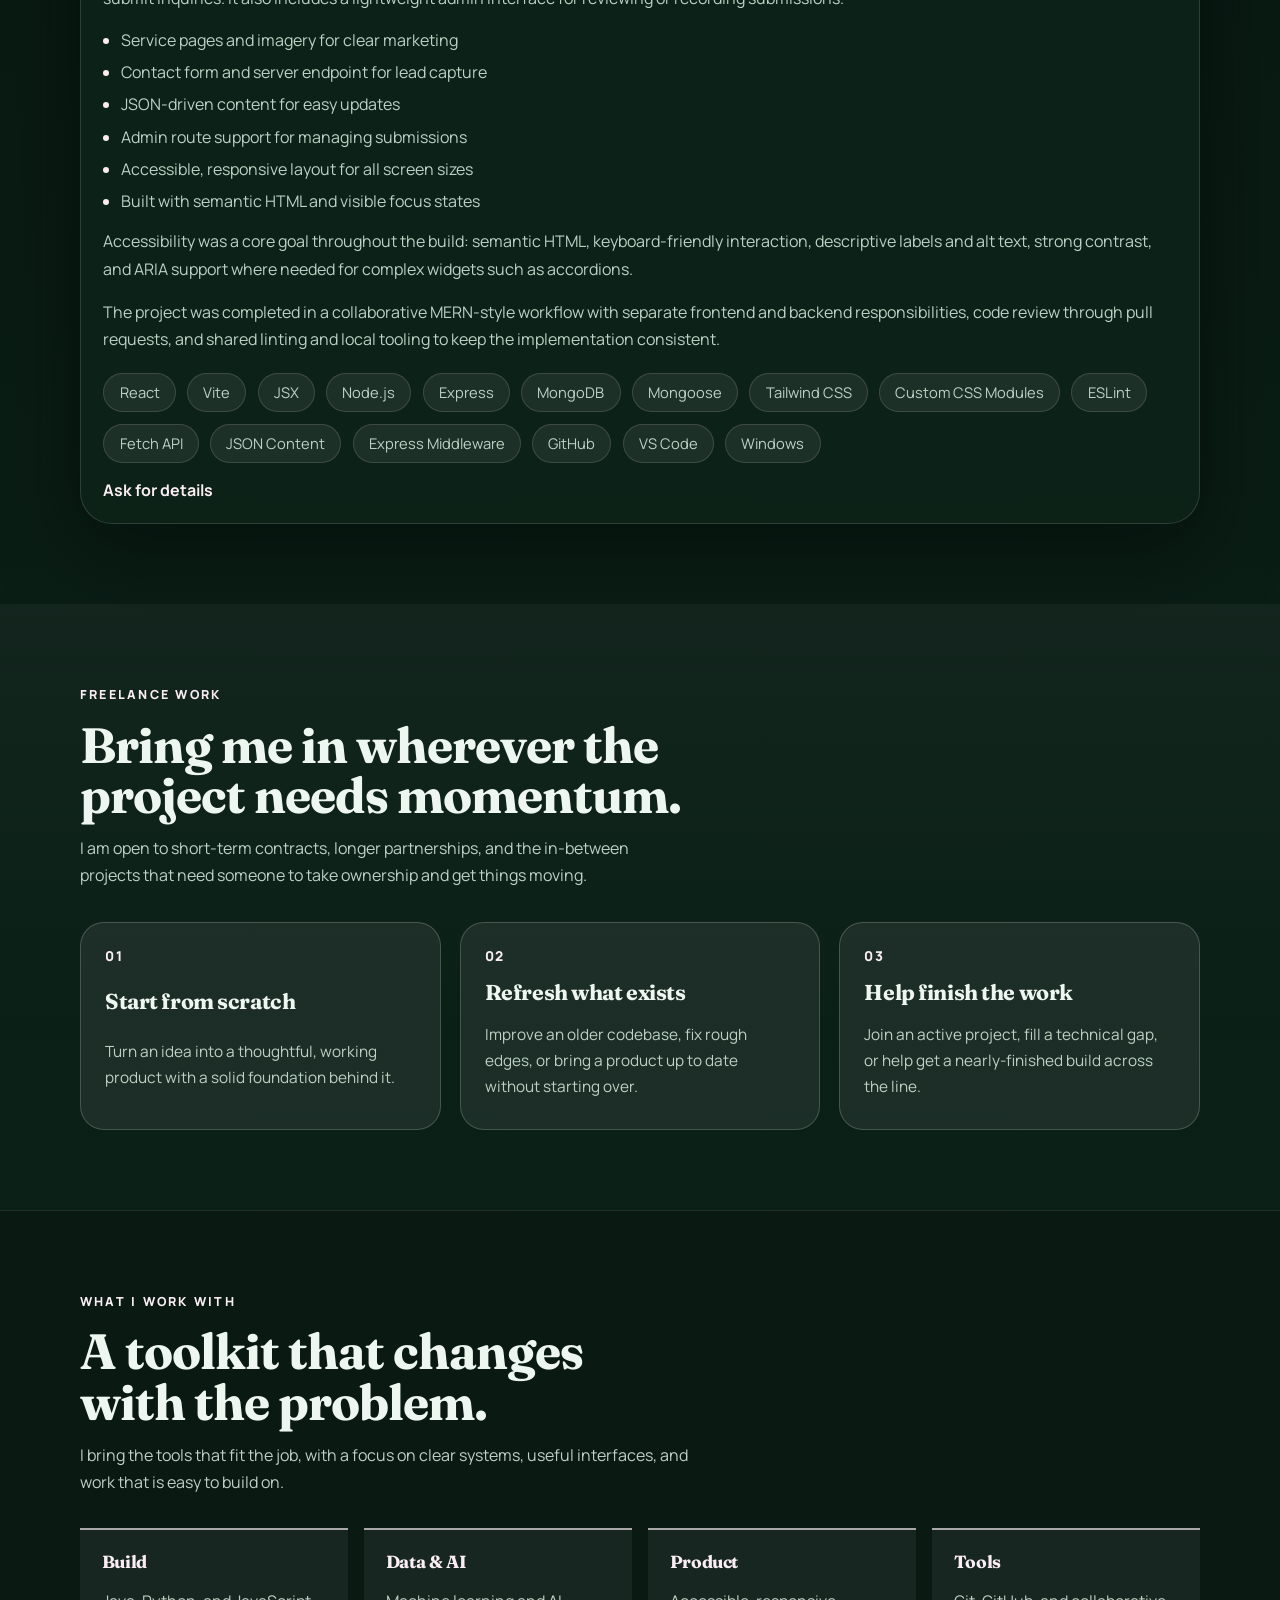
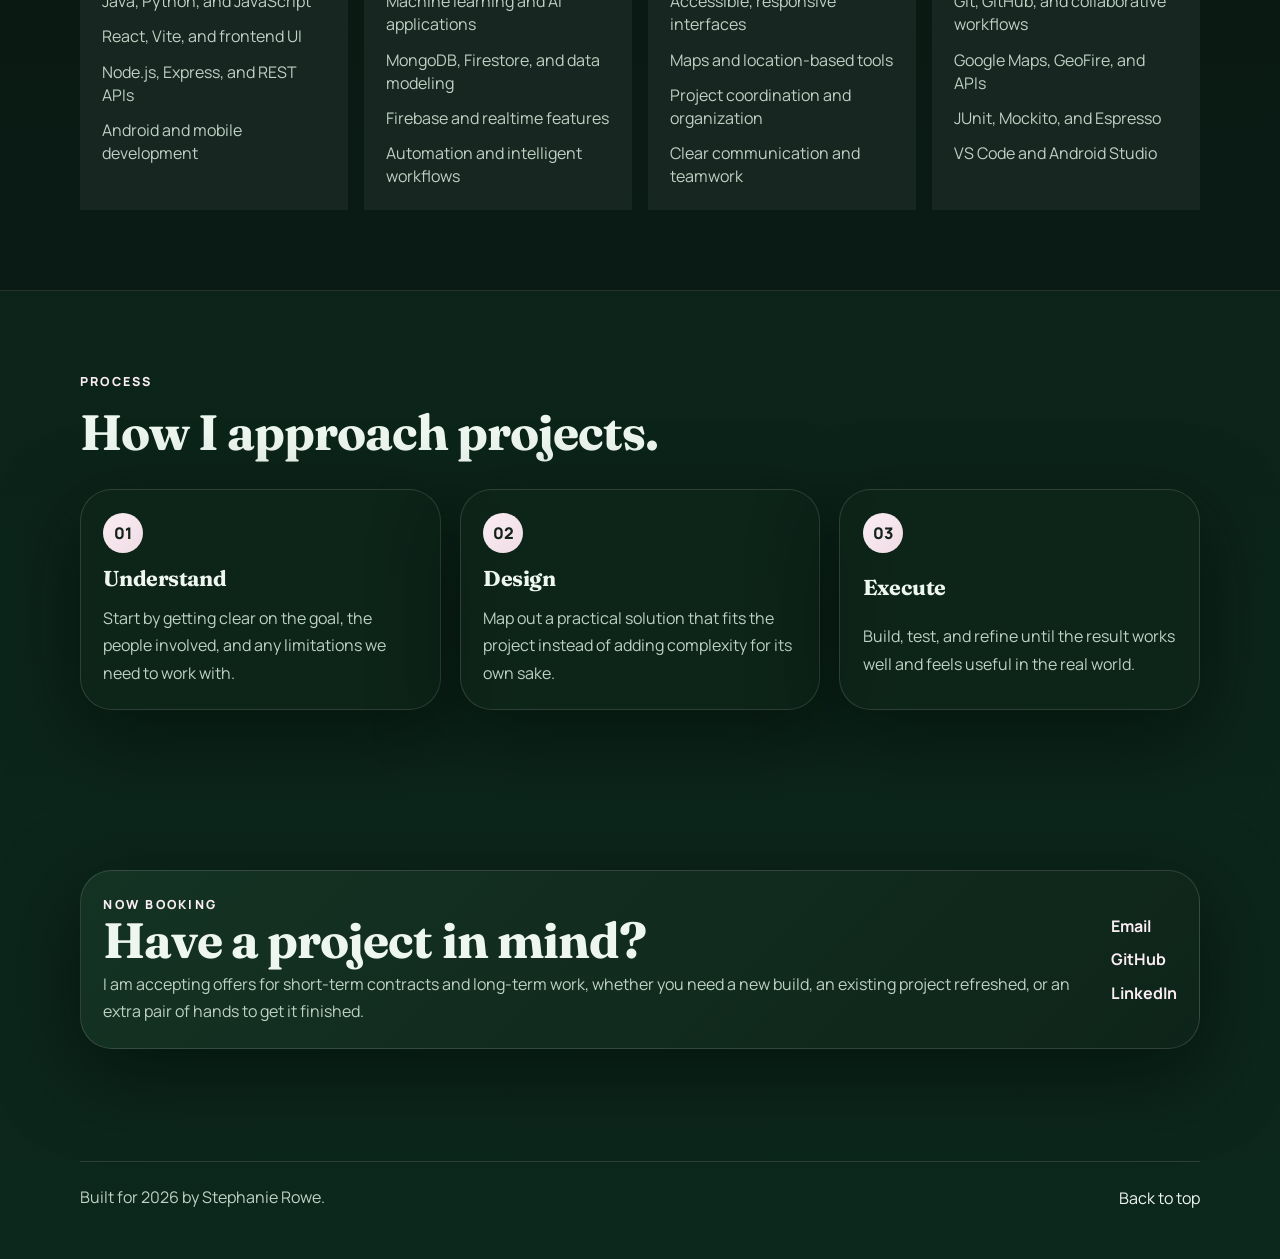
==== commit 4f24b7b9: "Styling changes and content tweaks" ====
--- a/index.html
+++ b/index.html
@@ -5,9 +5,9 @@
     <meta name="viewport" content="width=device-width, initial-scale=1.0" />
     <meta
       name="description"
-      content="A portfolio starter site with a focused home page, about page, project highlights, and contact details."
+      content="Stephanie Rowe is a freelance software developer available for short-term contracts, long-term work, new builds, and existing codebase refreshes."
     />
-    <title> Stephanie Rowe | Portfolio</title>
+    <title>Stephanie Rowe | Freelance Software Developer</title>
     <link rel="preconnect" href="https://fonts.googleapis.com" />
     <link rel="preconnect" href="https://fonts.gstatic.com" crossorigin />
     <link
@@ -51,13 +51,14 @@
       <section class="hero section">
         <div class="container hero-grid reveal">
           <div class="hero-copy">
-            <p class="eyebrow">Full-stack builder | AI practitioner | Always learning</p>
-            <h1>Solving problems across the stack.</h1>
+            <p class="eyebrow">Freelance developer | Full-stack builder | AI practitioner</p>
+            <h1>Useful software, built from the ground up.</h1>
             <p class="lead">
-              I'm <strong>Stephanie</strong>, and I like building practical things that are actually useful to people. I work across backend systems, frontend interfaces, and machine learning, with a strong interest in AI applications and thoughtful product experiences.
-            </p>
+              I'm <strong>Stephanie</strong>, a freelance developer who likes building practical things that are actually useful to people. I work across backend systems, frontend interfaces, and machine learning, from a first idea to a finished product.
+            </p>
+            <p class="availability"><span></span>Currently accepting freelance work</p>
             <div class="hero-actions">
-              <a class="button button-primary" href="about.html">Learn more about me</a>
+              <a class="button button-primary" href="#contact">Let's work together</a>
               <a class="button button-secondary" href="#projects">View projects</a>
             </div>
           </div>
@@ -75,10 +76,30 @@
               </li>
               <li>
                 <strong>Approach</strong>
-                <span>Scalable, thoughtful solutions</span>
+                <span>Practical, thoughtful solutions</span>
               </li>
             </ul>
           </aside>
+        </div>
+      </section>
+
+      <section class="section about-intro" id="about">
+        <div class="container about-grid reveal">
+          <div class="about-photo-wrap">
+            <img class="about-photo" src="images/headshot.png" alt="Stephanie Rowe" />
+            <p class="photo-caption">Stephanie Rowe / Developer</p>
+          </div>
+          <div class="about-copy">
+            <p class="eyebrow">A little about me</p>
+            <h2>I like working where good ideas meet real constraints.</h2>
+            <p>
+              I move between frontend interfaces, backend systems, mobile apps, and AI tools depending on what a project needs. I care about the parts people see, but I also enjoy making the underlying systems reliable and easy to change.
+            </p>
+            <p>
+              My projects tend to start with a practical question: what should this make easier, clearer, or more useful? From there, I like getting close to the problem, learning quickly, and building something that can keep growing after the first release.
+            </p>
+            <a class="text-link" href="about.html">More about how I work <span aria-hidden="true">-></span></a>
+          </div>
         </div>
       </section>
 
@@ -214,26 +235,81 @@
         </div>
       </section>
 
+      <section class="section freelance-section">
+        <div class="container reveal">
+          <div class="section-heading narrow">
+            <p class="eyebrow">Freelance work</p>
+            <h2>Bring me in wherever the project needs momentum.</h2>
+            <p>
+              I am open to short-term contracts, longer partnerships, and the in-between projects that need someone to take ownership and get things moving.
+            </p>
+          </div>
+
+          <div class="service-grid">
+            <article class="service-card">
+              <span class="service-number">01</span>
+              <h3>Start from scratch</h3>
+              <p>Turn an idea into a thoughtful, working product with a solid foundation behind it.</p>
+            </article>
+            <article class="service-card">
+              <span class="service-number">02</span>
+              <h3>Refresh what exists</h3>
+              <p>Improve an older codebase, fix rough edges, or bring a product up to date without starting over.</p>
+            </article>
+            <article class="service-card">
+              <span class="service-number">03</span>
+              <h3>Help finish the work</h3>
+              <p>Join an active project, fill a technical gap, or help get a nearly-finished build across the line.</p>
+            </article>
+          </div>
+        </div>
+      </section>
+
       <section class="section alt-surface">
-        <div class="container split-layout reveal">
-          <div>
-            <p class="eyebrow">Core strengths</p>
-            <h2>Useful skills to show on day one.</h2>
-          </div>
-
-          <div class="skill-list">
-            <span>Java, Python, and JavaScript</span>
-            <span>React, Vite, and frontend UI development</span>
-            <span>Node.js, Express, and REST APIs</span>
-            <span>MongoDB, Firestore, and data modeling</span>
-            <span>Android Studio and mobile app development</span>
-            <span>Firebase, authentication, and realtime features</span>
-            <span>Google Maps, GeoFire, and location-based tools</span>
-            <span>Git, GitHub, and collaborative workflows</span>
-            <span>Clear communication</span>
-            <span>Teamwork and leadership</span>
-            <span>Project coordination and organization</span>
-            <span>Problem solving and adaptability</span>
+        <div class="container reveal">
+          <div class="section-heading narrow">
+            <p class="eyebrow">What I work with</p>
+            <h2>A toolkit that changes with the problem.</h2>
+            <p>I bring the tools that fit the job, with a focus on clear systems, useful interfaces, and work that is easy to build on.</p>
+          </div>
+
+          <div class="toolkit-grid">
+            <article class="toolkit-card">
+              <h3>Build</h3>
+              <ul>
+                <li>Java, Python, and JavaScript</li>
+                <li>React, Vite, and frontend UI</li>
+                <li>Node.js, Express, and REST APIs</li>
+                <li>Android and mobile development</li>
+              </ul>
+            </article>
+            <article class="toolkit-card">
+              <h3>Data & AI</h3>
+              <ul>
+                <li>Machine learning and AI applications</li>
+                <li>MongoDB, Firestore, and data modeling</li>
+                <li>Firebase and realtime features</li>
+                <li>Automation and intelligent workflows</li>
+              </ul>
+            </article>
+            <article class="toolkit-card">
+              <h3>Product</h3>
+              <ul>
+                <li>Accessible, responsive interfaces</li>
+                <li>Maps and location-based tools</li>
+                <li>Project coordination and organization</li>
+                <li>Clear communication and teamwork</li>
+              </ul>
+            </article>
+            <article class="toolkit-card">
+              <h3>Tools</h3>
+              <ul>
+                <li>Git, GitHub, and collaborative workflows</li>
+                <li>Google Maps, GeoFire, and APIs</li>
+                <li>JUnit, Mockito, and Espresso</li>
+                <li>VS Code and Android Studio</li>
+              </ul>
+            </article>
           </div>
         </div>
       </section>
@@ -249,17 +325,17 @@
             <article>
               <span>01</span>
               <h3>Understand</h3>
-              <p>Analyze the problem deeply—whether it's a business need, data challenge, or technical constraint.</p>
+              <p>Start by getting clear on the goal, the people involved, and any limitations we need to work with.</p>
             </article>
             <article>
               <span>02</span>
               <h3>Design</h3>
-              <p>Architect a solution that's scalable, maintainable, and appropriate for the problem at hand.</p>
+              <p>Map out a practical solution that fits the project instead of adding complexity for its own sake.</p>
             </article>
             <article>
               <span>03</span>
               <h3>Execute</h3>
-              <p>Build with clean code, thorough testing, and a focus on impact and performance.</p>
+              <p>Build, test, and refine until the result works well and feels useful in the real world.</p>
             </article>
           </div>
         </div>
@@ -268,10 +344,10 @@
       <section class="section contact-section" id="contact">
         <div class="container contact-panel reveal">
           <div>
-            <p class="eyebrow">Contact</p>
-            <h2>Ready to collaborate or hire?</h2>
-            <p>
-              
+            <p class="eyebrow">Now booking</p>
+            <h2>Have a project in mind?</h2>
+            <p>
+              I am accepting offers for short-term contracts and long-term work, whether you need a new build, an existing project refreshed, or an extra pair of hands to get it finished.
             </p>
           </div>
 
--- a/styles/main.css
+++ b/styles/main.css
@@ -101,6 +101,12 @@
   position: relative;
 }
 
+.hero {
+  min-height: calc(100svh - 5.4rem);
+  display: grid;
+  align-items: center;
+}
+
 .section-heading {
   display: grid;
   gap: 0.9rem;
@@ -281,6 +287,24 @@
   max-width: 34rem;
 }
 
+.availability {
+  display: inline-flex;
+  align-items: center;
+  gap: 0.55rem;
+  width: fit-content;
+  color: var(--text);
+  font-size: 0.95rem;
+  font-weight: 700;
+}
+
+.availability span {
+  width: 0.6rem;
+  height: 0.6rem;
+  border-radius: 50%;
+  background: #9ee6b5;
+  box-shadow: 0 0 0 0.28rem rgba(158, 230, 181, 0.12);
+}
+
 .hero-actions {
   display: flex;
   flex-wrap: wrap;
@@ -328,6 +352,63 @@
   backdrop-filter: blur(12px);
 }
 
+.about-intro {
+  background: rgba(250, 237, 243, 0.035);
+  border-block: 1px solid rgba(230, 210, 219, 0.12);
+}
+
+.about-photo-wrap {
+  max-width: 25rem;
+}
+
+.about-photo {
+  width: 100%;
+  aspect-ratio: 1 / 1.08;
+  object-fit: cover;
+  border-radius: var(--radius-xl);
+  border: 1px solid rgba(250, 237, 243, 0.24);
+  filter: saturate(0.88);
+}
+
+.photo-caption {
+  margin-top: 0.8rem;
+  color: var(--accent);
+  font-size: 0.8rem;
+  letter-spacing: 0.12em;
+  text-transform: uppercase;
+}
+
+.about-copy {
+  display: grid;
+  align-content: center;
+  gap: 1rem;
+  max-width: 42rem;
+}
+
+.about-copy h2 {
+  max-width: 14ch;
+}
+
+.text-link {
+  width: fit-content;
+  margin-top: 0.35rem;
+  color: var(--accent);
+  font-weight: 800;
+  border-bottom: 1px solid rgba(250, 237, 243, 0.38);
+  padding-bottom: 0.25rem;
+}
+
+.text-link span {
+  display: inline-block;
+  margin-left: 0.35rem;
+  transition: transform 0.2s ease;
+}
+
+.text-link:hover span,
+.text-link:focus-visible span {
+  transform: translateX(0.25rem);
+}
+
 .stat-list,
 .value-list {
   list-style: none;
@@ -389,6 +470,12 @@
   gap: 1rem;
   min-height: 16rem;
   width: 100%;
+  transition: transform 0.25s ease, border-color 0.25s ease;
+}
+
+.project-card:hover {
+  transform: translateY(-5px);
+  border-color: rgba(250, 237, 243, 0.35);
 }
 
 .project-card-featured {
@@ -449,6 +536,43 @@
   border-block: 1px solid rgba(230, 210, 219, 0.12);
 }
 
+.freelance-section {
+  background: linear-gradient(180deg, rgba(250, 237, 243, 0.04), transparent 75%);
+}
+
+.service-grid {
+  display: grid;
+  grid-template-columns: repeat(3, minmax(0, 1fr));
+  gap: 1.2rem;
+}
+
+.service-card {
+  display: grid;
+  gap: 0.75rem;
+  min-height: 13rem;
+  padding: 1.5rem;
+  border: 1px solid rgba(250, 237, 243, 0.2);
+  border-radius: var(--radius-lg);
+  background: rgba(250, 237, 243, 0.07);
+  transition: background 0.25s ease, transform 0.25s ease;
+}
+
+.service-card:hover {
+  transform: translateY(-5px);
+  background: rgba(250, 237, 243, 0.12);
+}
+
+.service-number {
+  color: var(--accent);
+  font-size: 0.85rem;
+  font-weight: 800;
+  letter-spacing: 0.12em;
+}
+
+.service-card p {
+  font-size: 0.96rem;
+}
+
 .skill-list {
   display: flex;
   flex-wrap: wrap;
@@ -461,6 +585,40 @@
   background: rgba(250, 237, 243, 0.07);
   border: 1px solid rgba(230, 210, 219, 0.16);
   font-weight: 600;
+}
+
+.toolkit-grid {
+  display: grid;
+  grid-template-columns: repeat(4, minmax(0, 1fr));
+  gap: 1rem;
+}
+
+.toolkit-card {
+  min-height: 15rem;
+  padding: 1.35rem;
+  border-top: 2px solid rgba(250, 237, 243, 0.65);
+  background: rgba(250, 237, 243, 0.055);
+  transition: background 0.25s ease, transform 0.25s ease;
+}
+
+.toolkit-card:hover {
+  transform: translateY(-4px);
+  background: rgba(250, 237, 243, 0.1);
+}
+
+.toolkit-card h3 {
+  color: var(--accent);
+  font-size: 1.1rem;
+}
+
+.toolkit-card ul {
+  display: grid;
+  gap: 0.75rem;
+  padding: 0;
+  margin: 1.2rem 0 0;
+  list-style: none;
+  color: var(--muted);
+  line-height: 1.45;
 }
 
 .timeline {
@@ -489,6 +647,10 @@
   background: linear-gradient(135deg, rgba(21, 53, 37, 0.9), rgba(15, 36, 26, 0.92));
 }
 
+.contact-panel h2 {
+  margin-bottom: 0.35rem;
+}
+
 .contact-links {
   display: grid;
   gap: 0.7rem;
@@ -497,6 +659,15 @@
 .contact-links a {
   font-weight: 700;
   color: var(--accent);
+  transform-origin: left center;
+  transition: transform 0.2s ease, text-decoration-thickness 0.2s ease;
+}
+
+.contact-links a:hover,
+.contact-links a:focus-visible {
+  transform: scale(1.03);
+  text-decoration: underline;
+  text-decoration-thickness: 2px;
 }
 
 .page-hero {
@@ -580,6 +751,8 @@
   .card-grid,
   .project-showcase,
   .timeline,
+  .service-grid,
+  .toolkit-grid,
   .stack-grid,
   .about-grid,
   .contact-panel {
@@ -594,6 +767,10 @@
 @media (max-width: 720px) {
   .section {
     padding: 4rem 0;
+  }
+
+  .hero {
+    min-height: auto;
   }
 
   .nav-toggle {
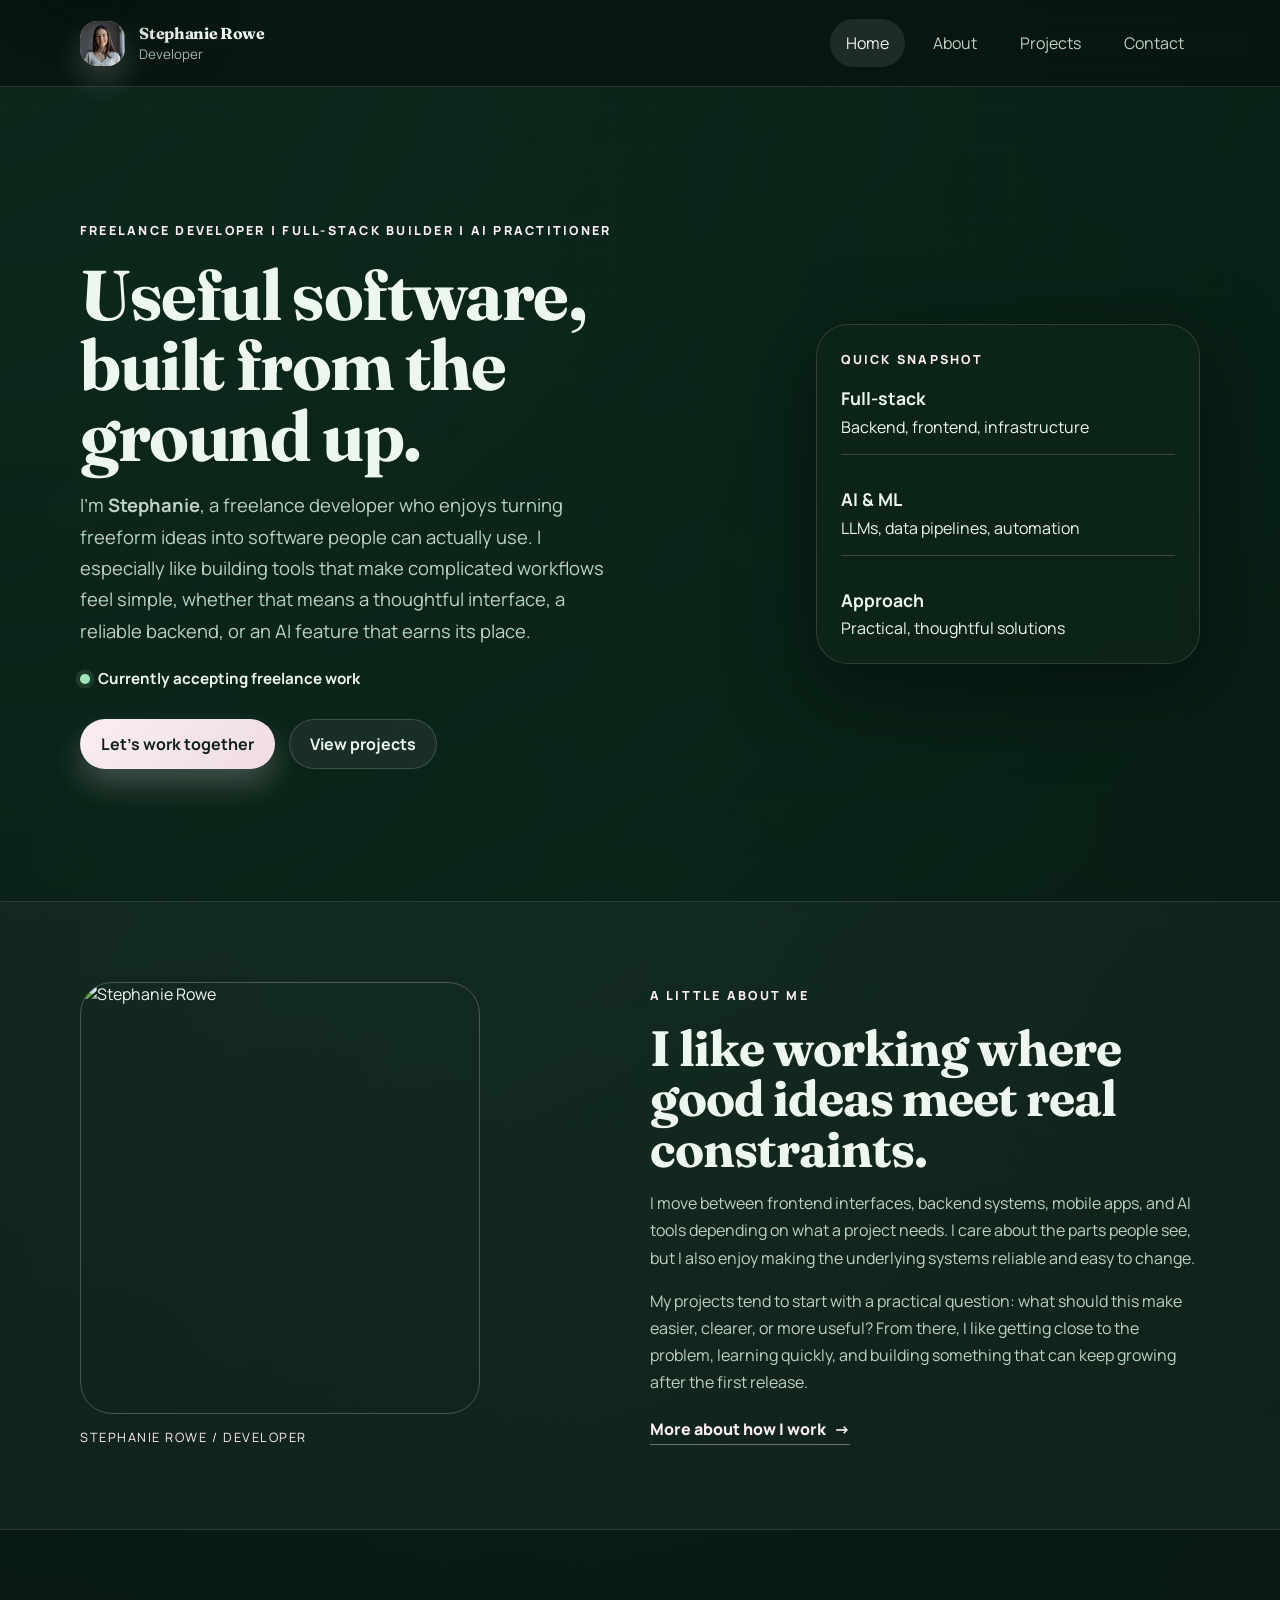
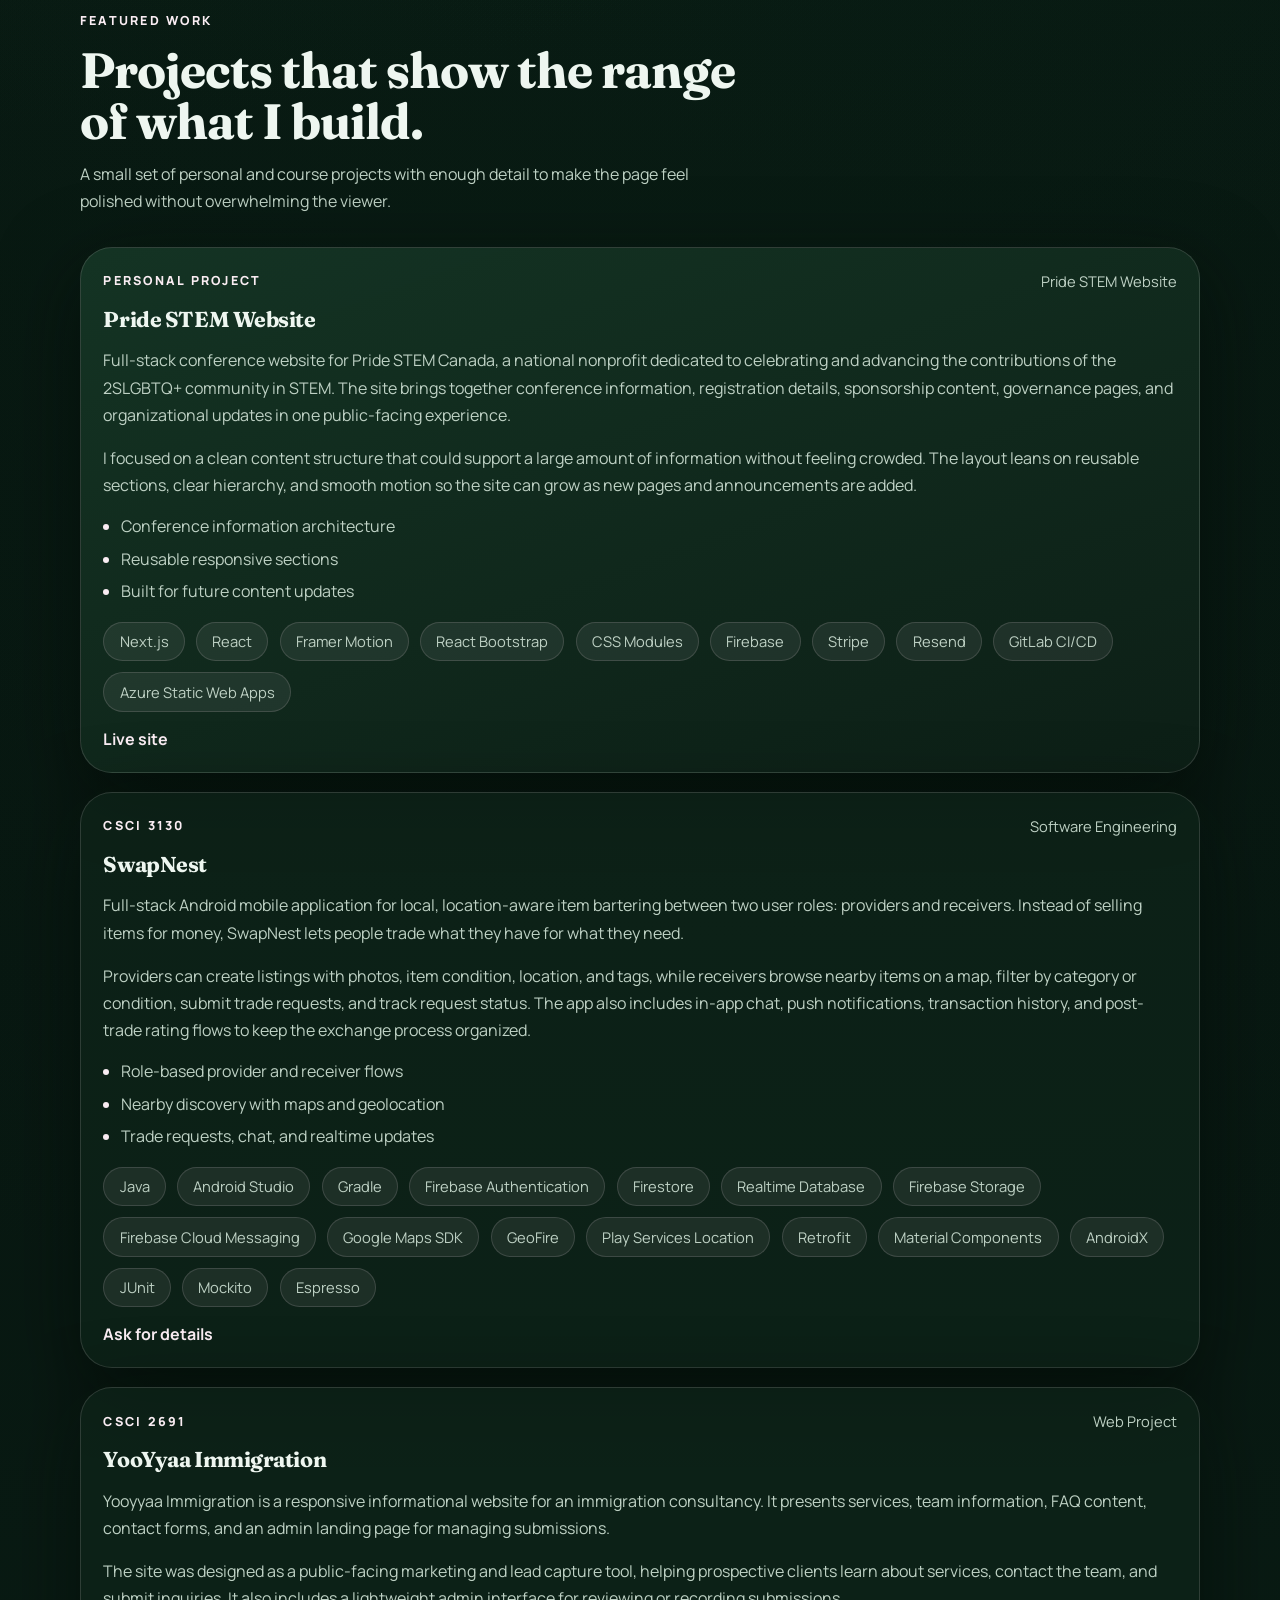
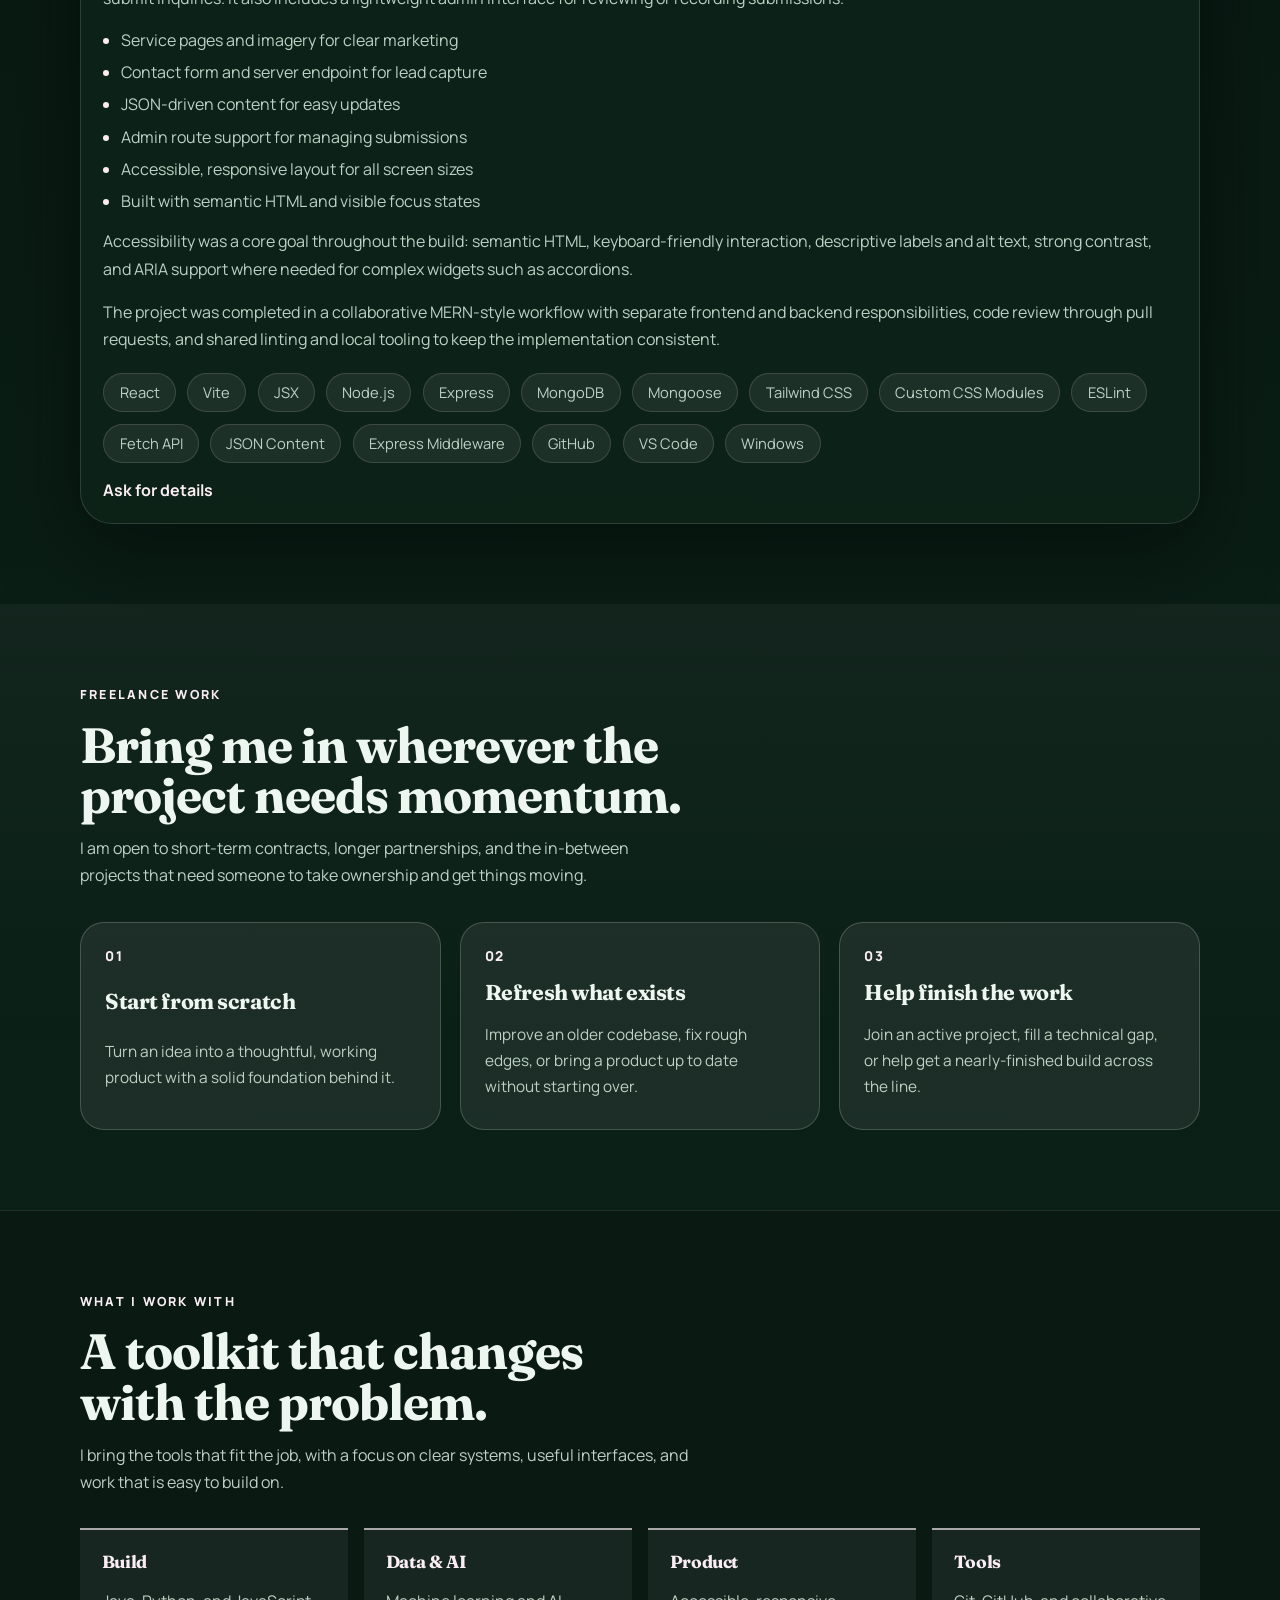
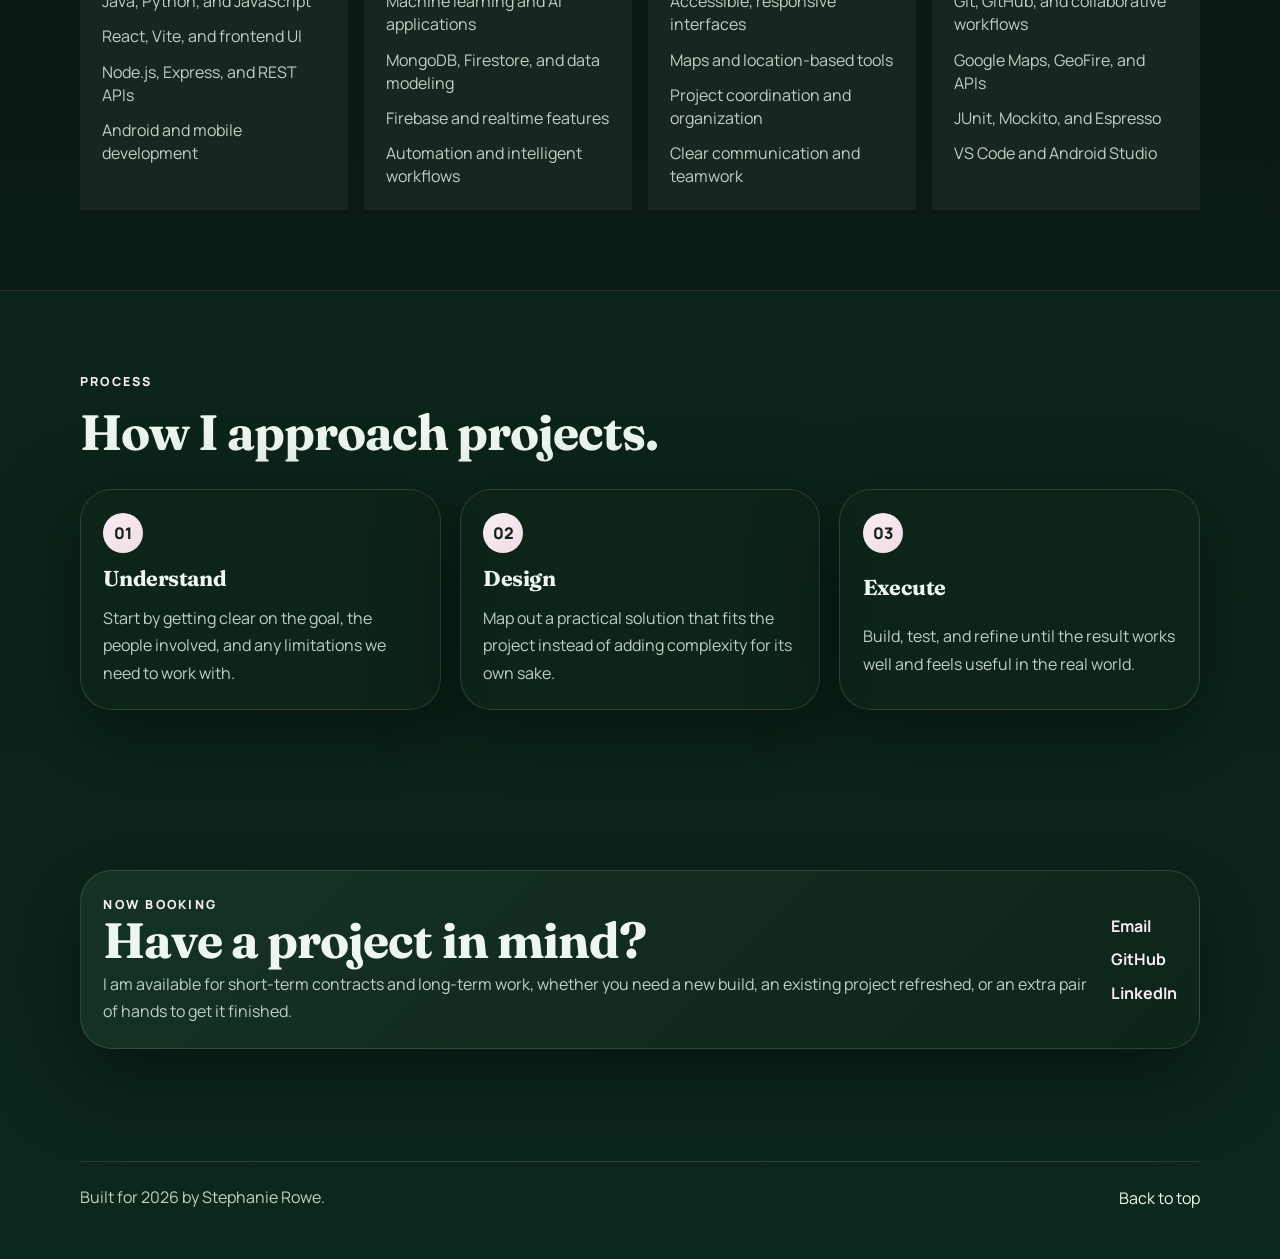
==== commit 54649d50: "tweaks" ====
--- a/index.html
+++ b/index.html
@@ -14,7 +14,7 @@
       href="https://fonts.googleapis.com/css2?family=Manrope:wght@400;500;600;700;800&family=Fraunces:opsz,wght@9..144,500;9..144,600;9..144,700&display=swap"
       rel="stylesheet"
     />
-    <link rel="icon" type="image/png" href="images/SR%20logo.png" />
+    <link rel="icon" type="image/png" href="images/SRLogo.png" />
     <link rel="stylesheet" href="styles/main.css" />
     <script src="scripts/main.js" defer></script>
   </head>
@@ -54,7 +54,7 @@
             <p class="eyebrow">Freelance developer | Full-stack builder | AI practitioner</p>
             <h1>Useful software, built from the ground up.</h1>
             <p class="lead">
-              I'm <strong>Stephanie</strong>, a freelance developer who likes building practical things that are actually useful to people. I work across backend systems, frontend interfaces, and machine learning, from a first idea to a finished product.
+              I'm <strong>Stephanie</strong>, a freelance developer who enjoys turning freeform ideas into software people can actually use. I especially like building tools that make complicated workflows feel simple, whether that means a thoughtful interface, a reliable backend, or an AI feature that earns its place.
             </p>
             <p class="availability"><span></span>Currently accepting freelance work</p>
             <div class="hero-actions">
@@ -347,7 +347,7 @@
             <p class="eyebrow">Now booking</p>
             <h2>Have a project in mind?</h2>
             <p>
-              I am accepting offers for short-term contracts and long-term work, whether you need a new build, an existing project refreshed, or an extra pair of hands to get it finished.
+              I am available for short-term contracts and long-term work, whether you need a new build, an existing project refreshed, or an extra pair of hands to get it finished.
             </p>
           </div>
 
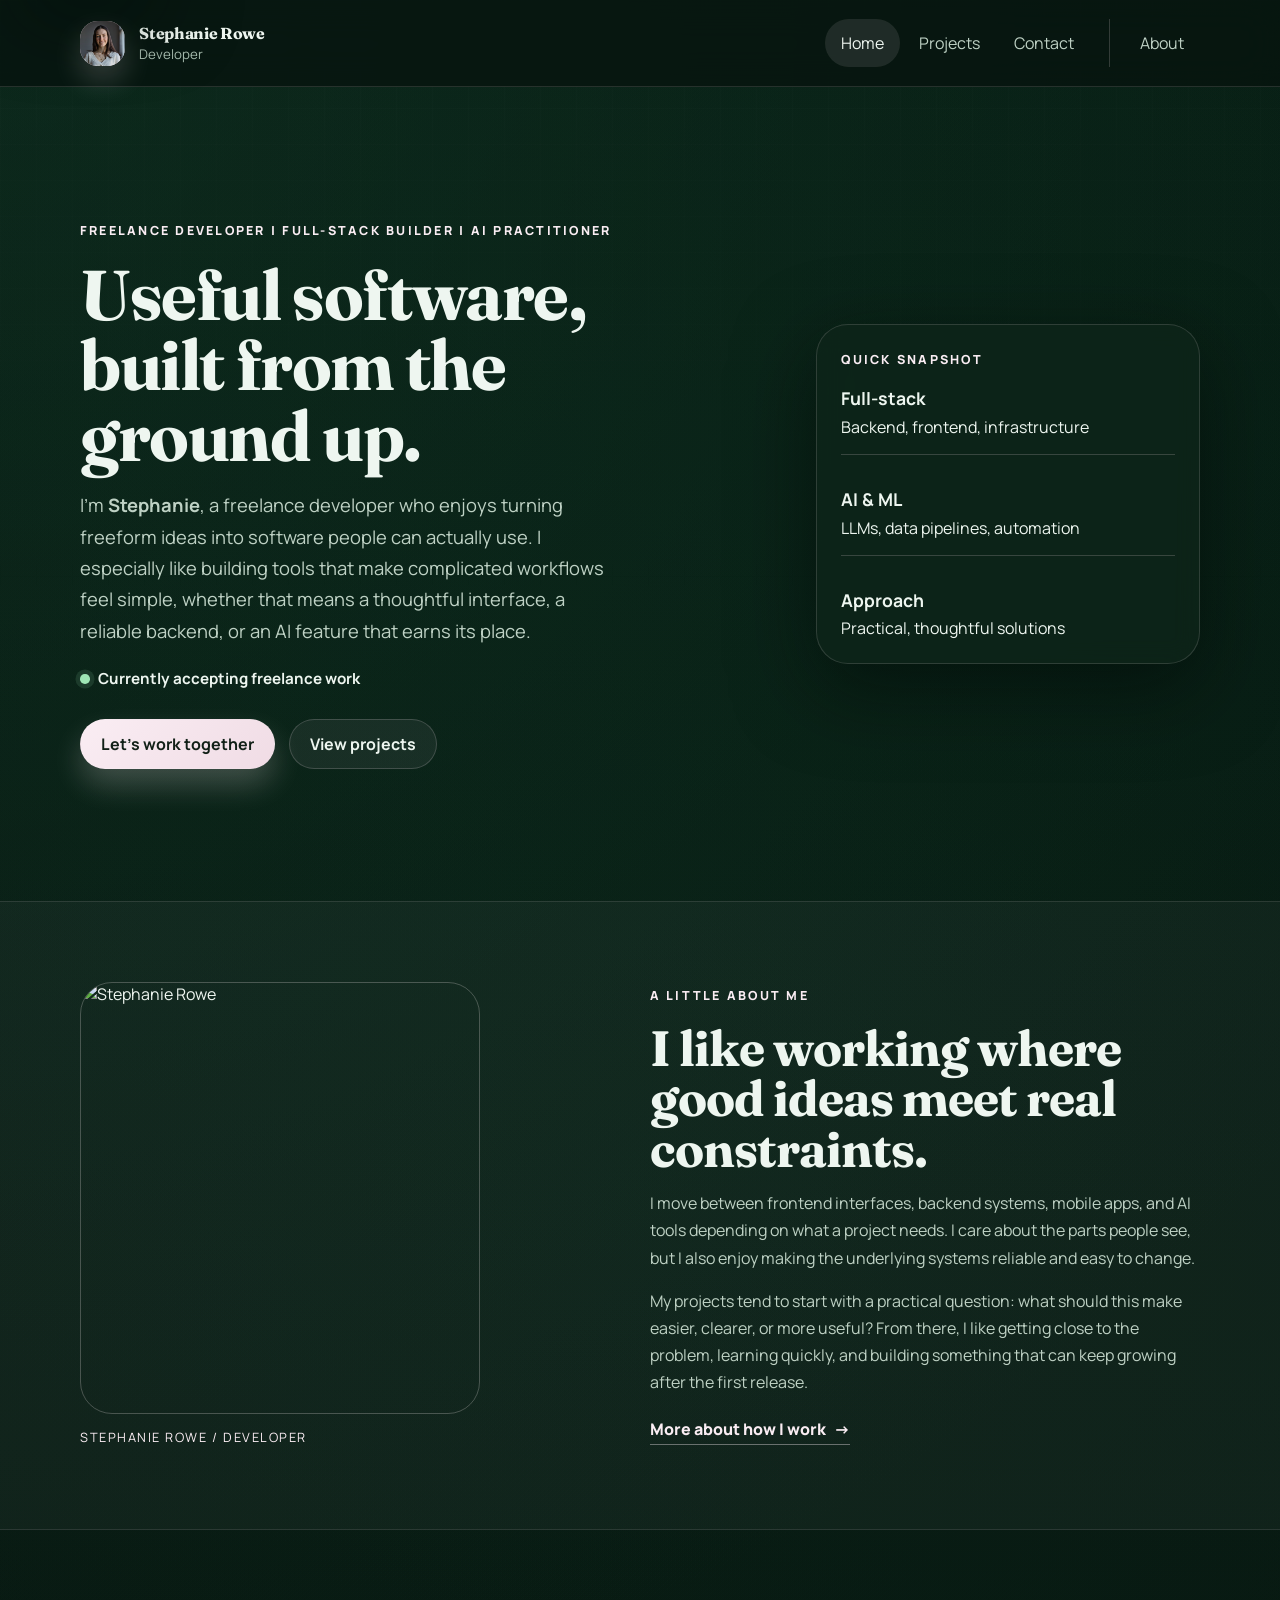
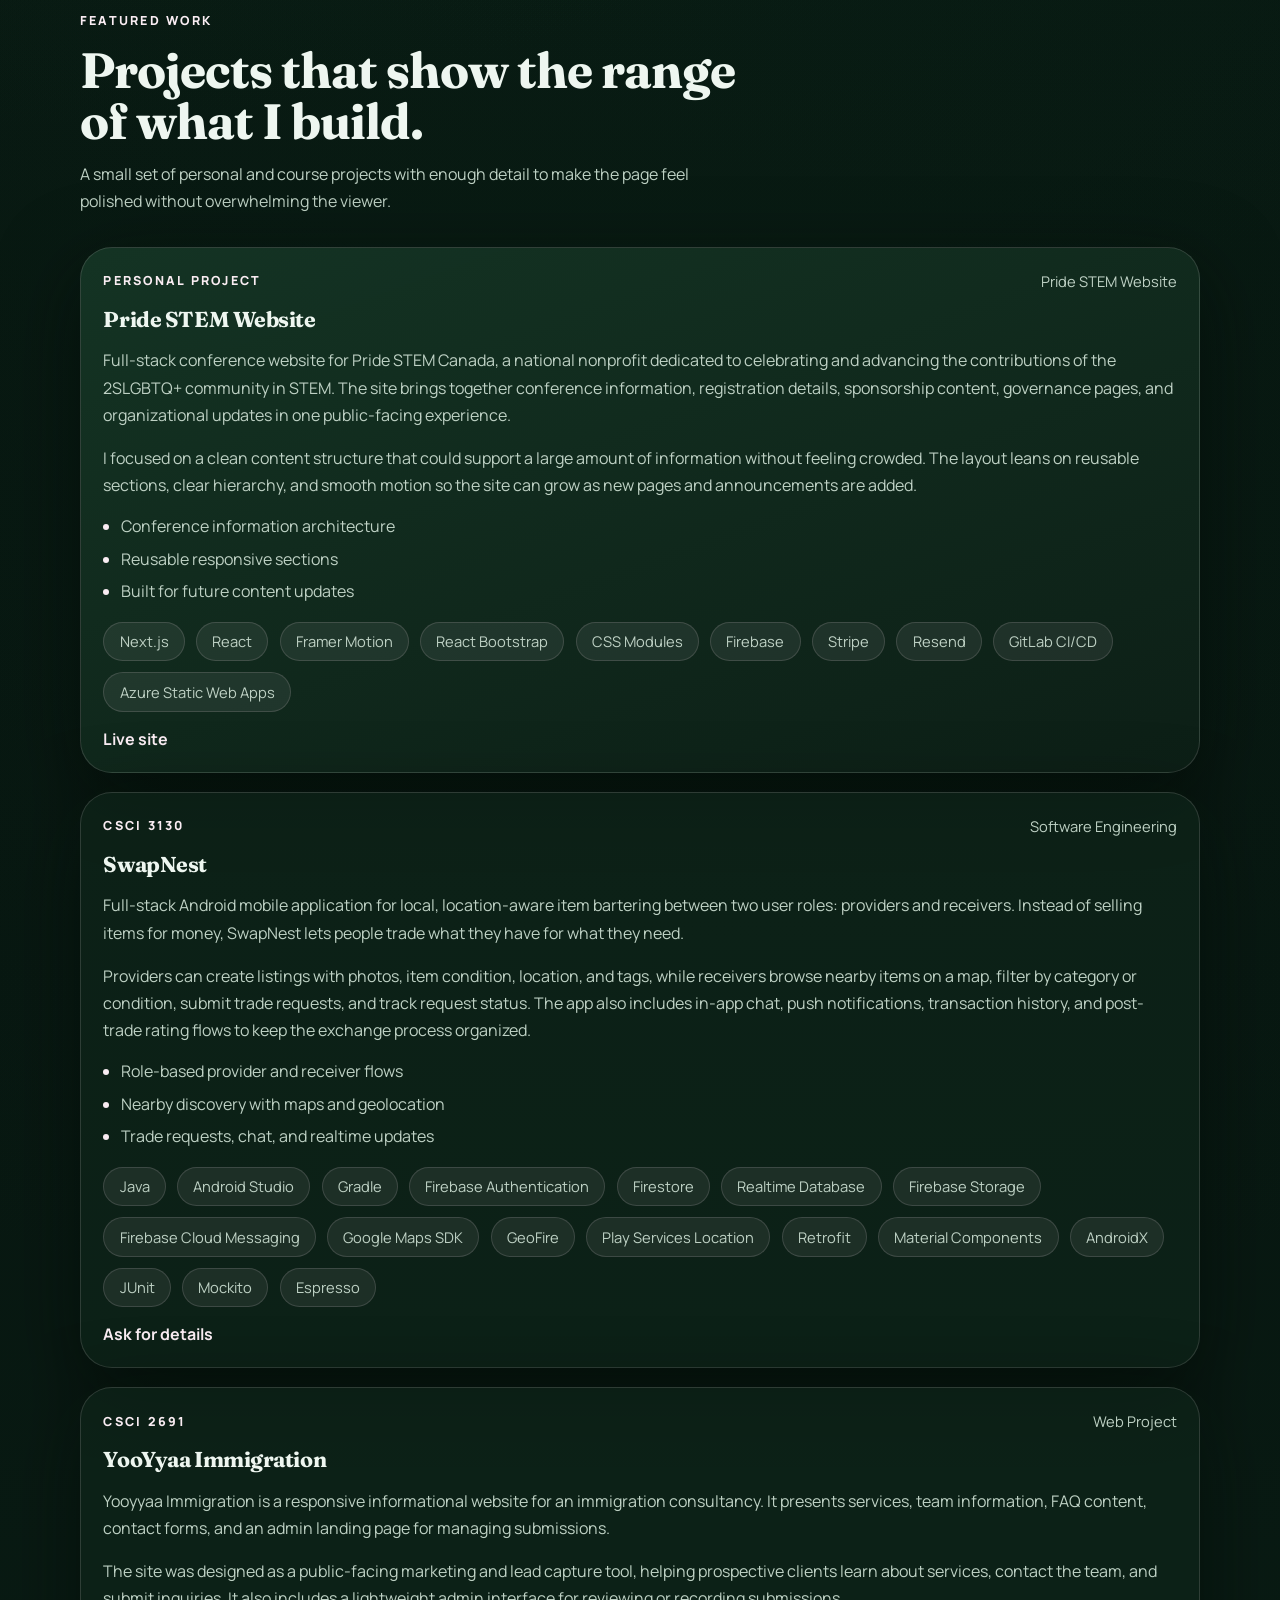
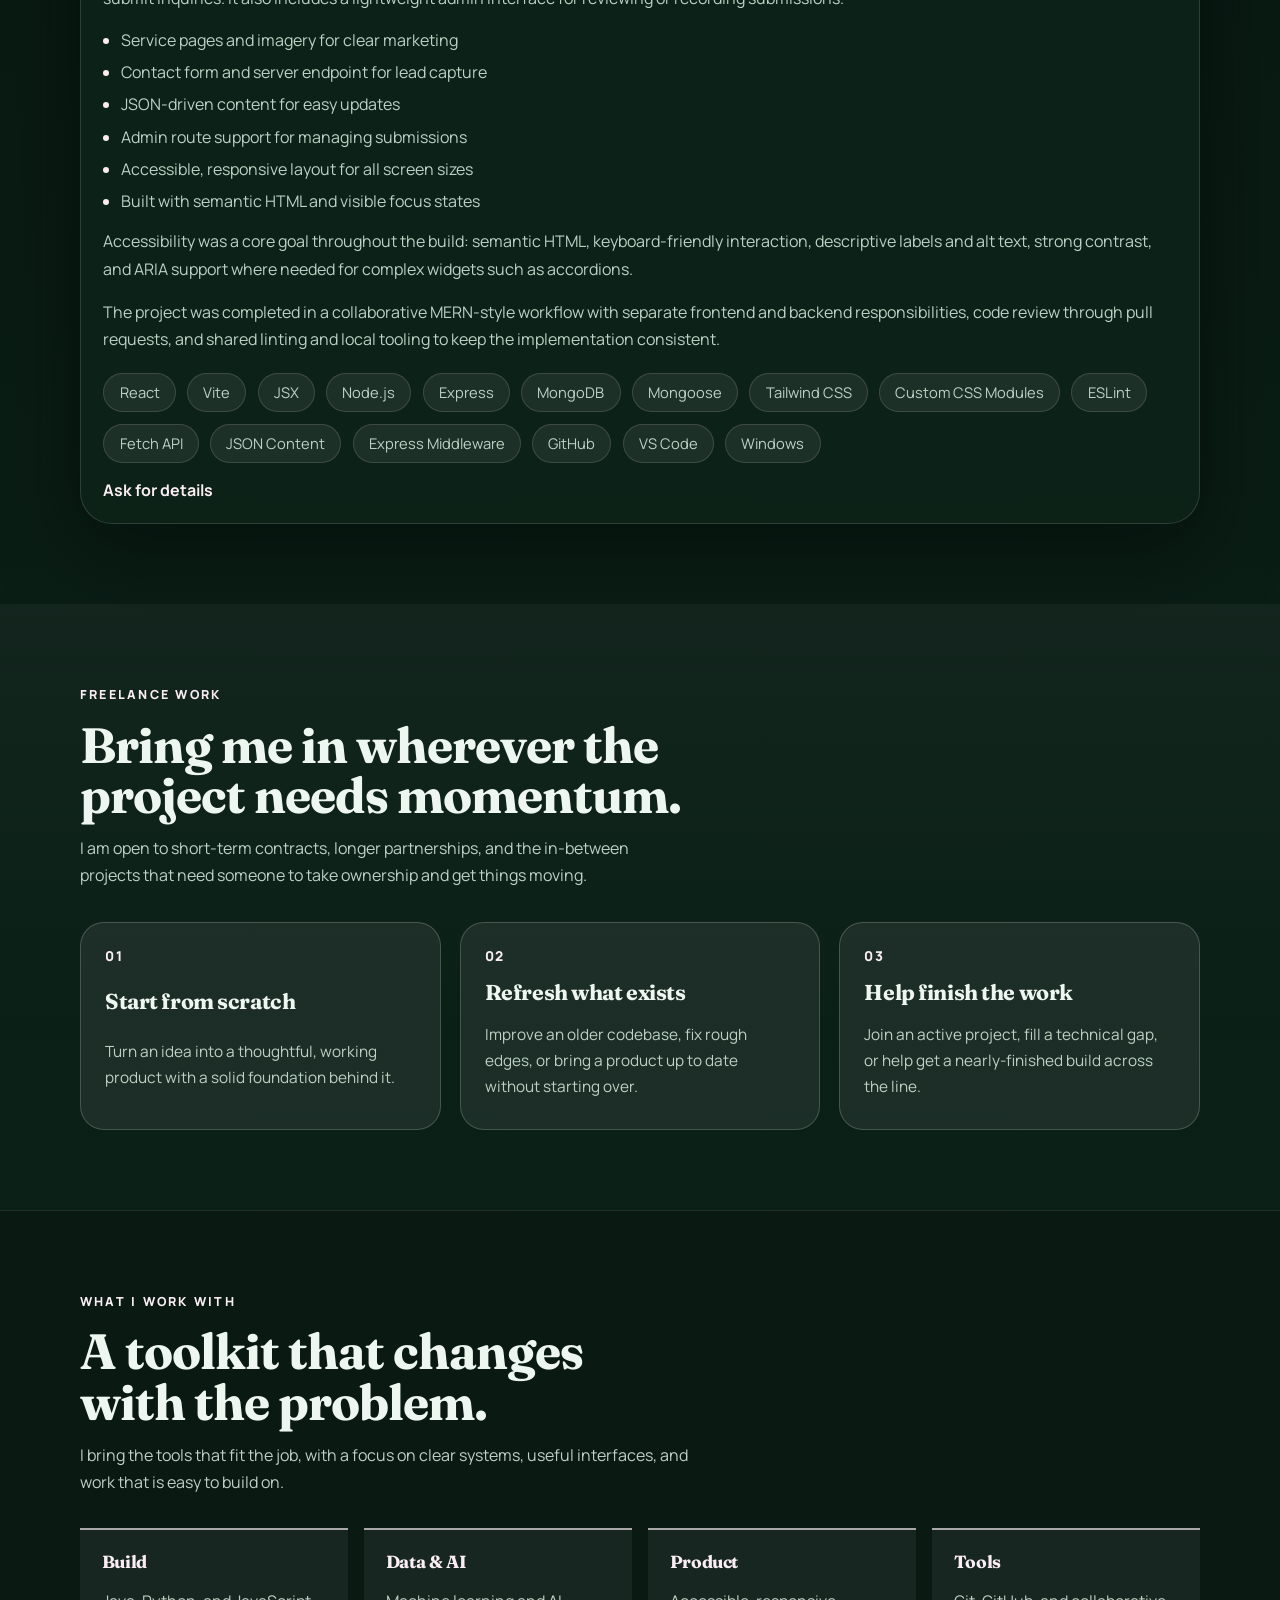
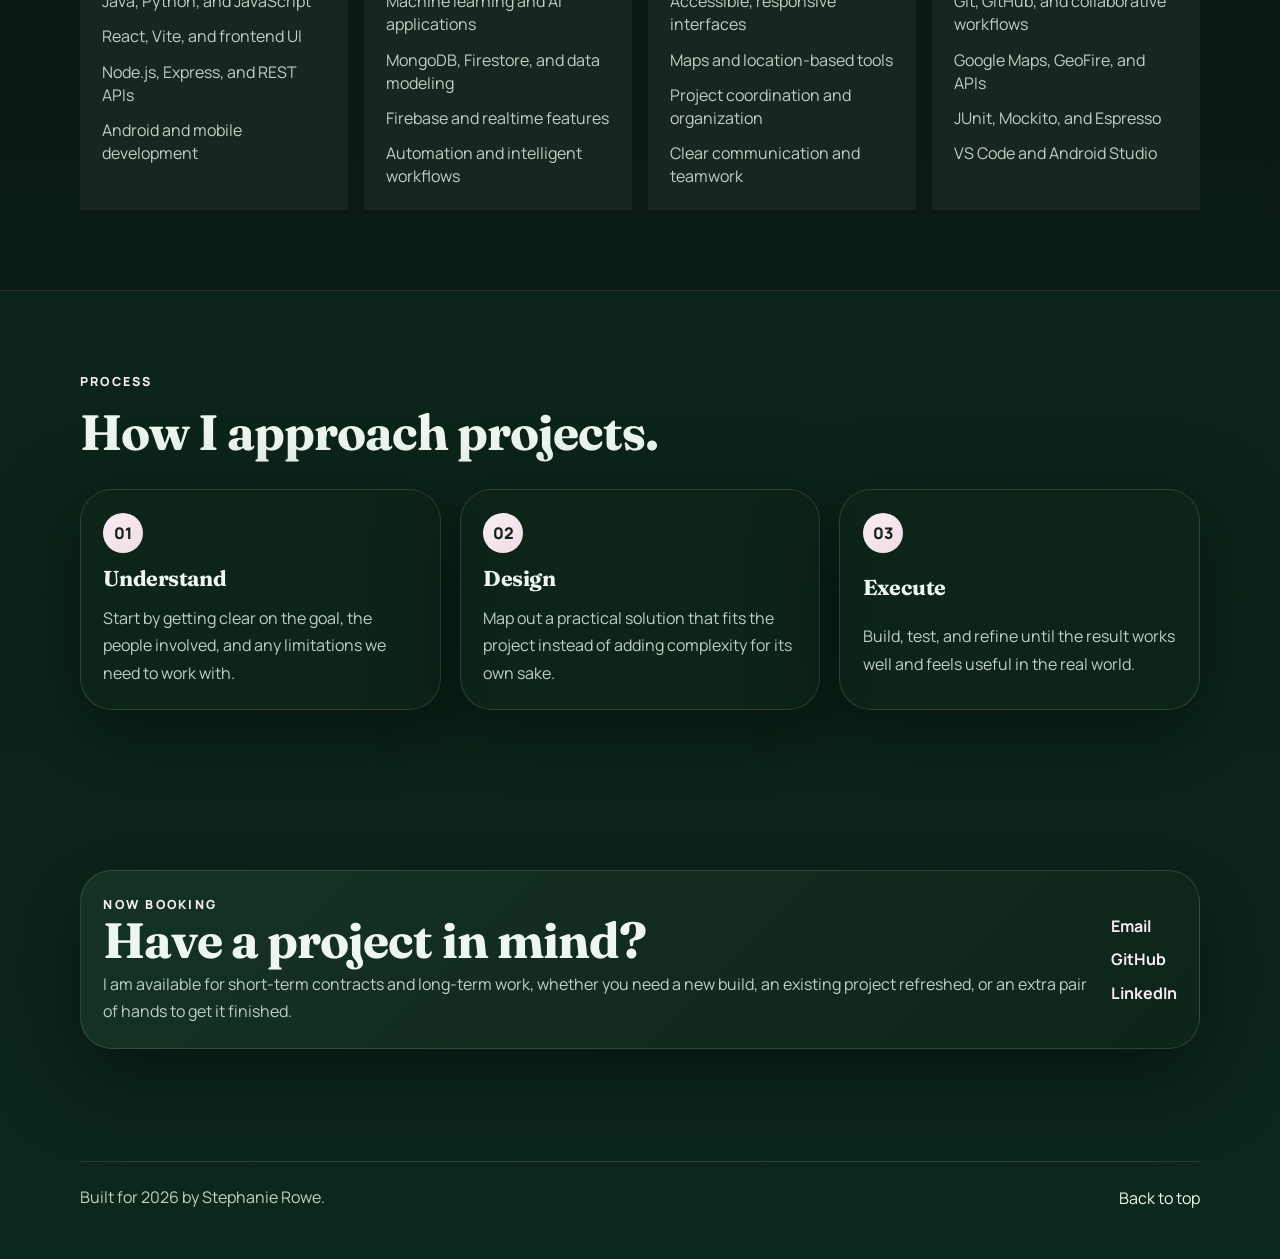
==== commit f491972a: "minor changes, restructured about page and main nav" ====
--- a/index.html
+++ b/index.html
@@ -39,10 +39,14 @@
         </button>
 
         <nav id="primary-navigation" class="site-nav" data-open="false">
-          <a href="index.html" aria-current="page">Home</a>
-          <a href="about.html">About</a>
-          <a href="#projects">Projects</a>
-          <a href="#contact">Contact</a>
+          <div class="nav-group nav-group-main">
+            <a href="index.html" aria-current="page">Home</a>
+            <a href="#projects">Projects</a>
+            <a href="#contact">Contact</a>
+          </div>
+          <div class="nav-group nav-group-about">
+            <a href="about.html">About</a>
+          </div>
         </nav>
       </div>
     </header>
--- a/styles/main.css
+++ b/styles/main.css
@@ -211,6 +211,18 @@
   gap: 0.7rem;
 }
 
+.nav-group {
+  display: flex;
+  align-items: center;
+  gap: 0.15rem;
+}
+
+.nav-group-about {
+  margin-left: 0.45rem;
+  padding-left: 0.9rem;
+  border-left: 1px solid var(--line);
+}
+
 .site-nav a {
   padding: 0.8rem 1rem;
   border-radius: 999px;
@@ -674,6 +686,11 @@
   padding-top: 4rem;
 }
 
+.page-hero .reveal {
+  display: grid;
+  gap: 1.5rem;
+}
+
 .narrow {
   max-width: 42rem;
 }
@@ -683,12 +700,20 @@
 }
 
 .accent-card {
+  display: flex;
+  flex-direction: column;
   background: linear-gradient(160deg, rgba(21, 53, 37, 0.92), rgba(12, 31, 23, 0.96));
 }
 
+.accent-card .card-label {
+  font-size: 1.5rem;
+}
+
 .value-list {
   display: grid;
-  gap: 1rem;
+  flex: 1;
+  align-content: center;
+  gap: 1.2rem;
   color: var(--muted);
 }
 
@@ -803,6 +828,18 @@
     width: 100%;
   }
 
+  .nav-group {
+    display: grid;
+    gap: 0.3rem;
+  }
+
+  .nav-group-about {
+    margin: 0.35rem 0 0;
+    padding: 0.35rem 0 0;
+    border-top: 1px solid var(--line);
+    border-left: 0;
+  }
+
   .footer-inner {
     flex-direction: column;
     align-items: flex-start;
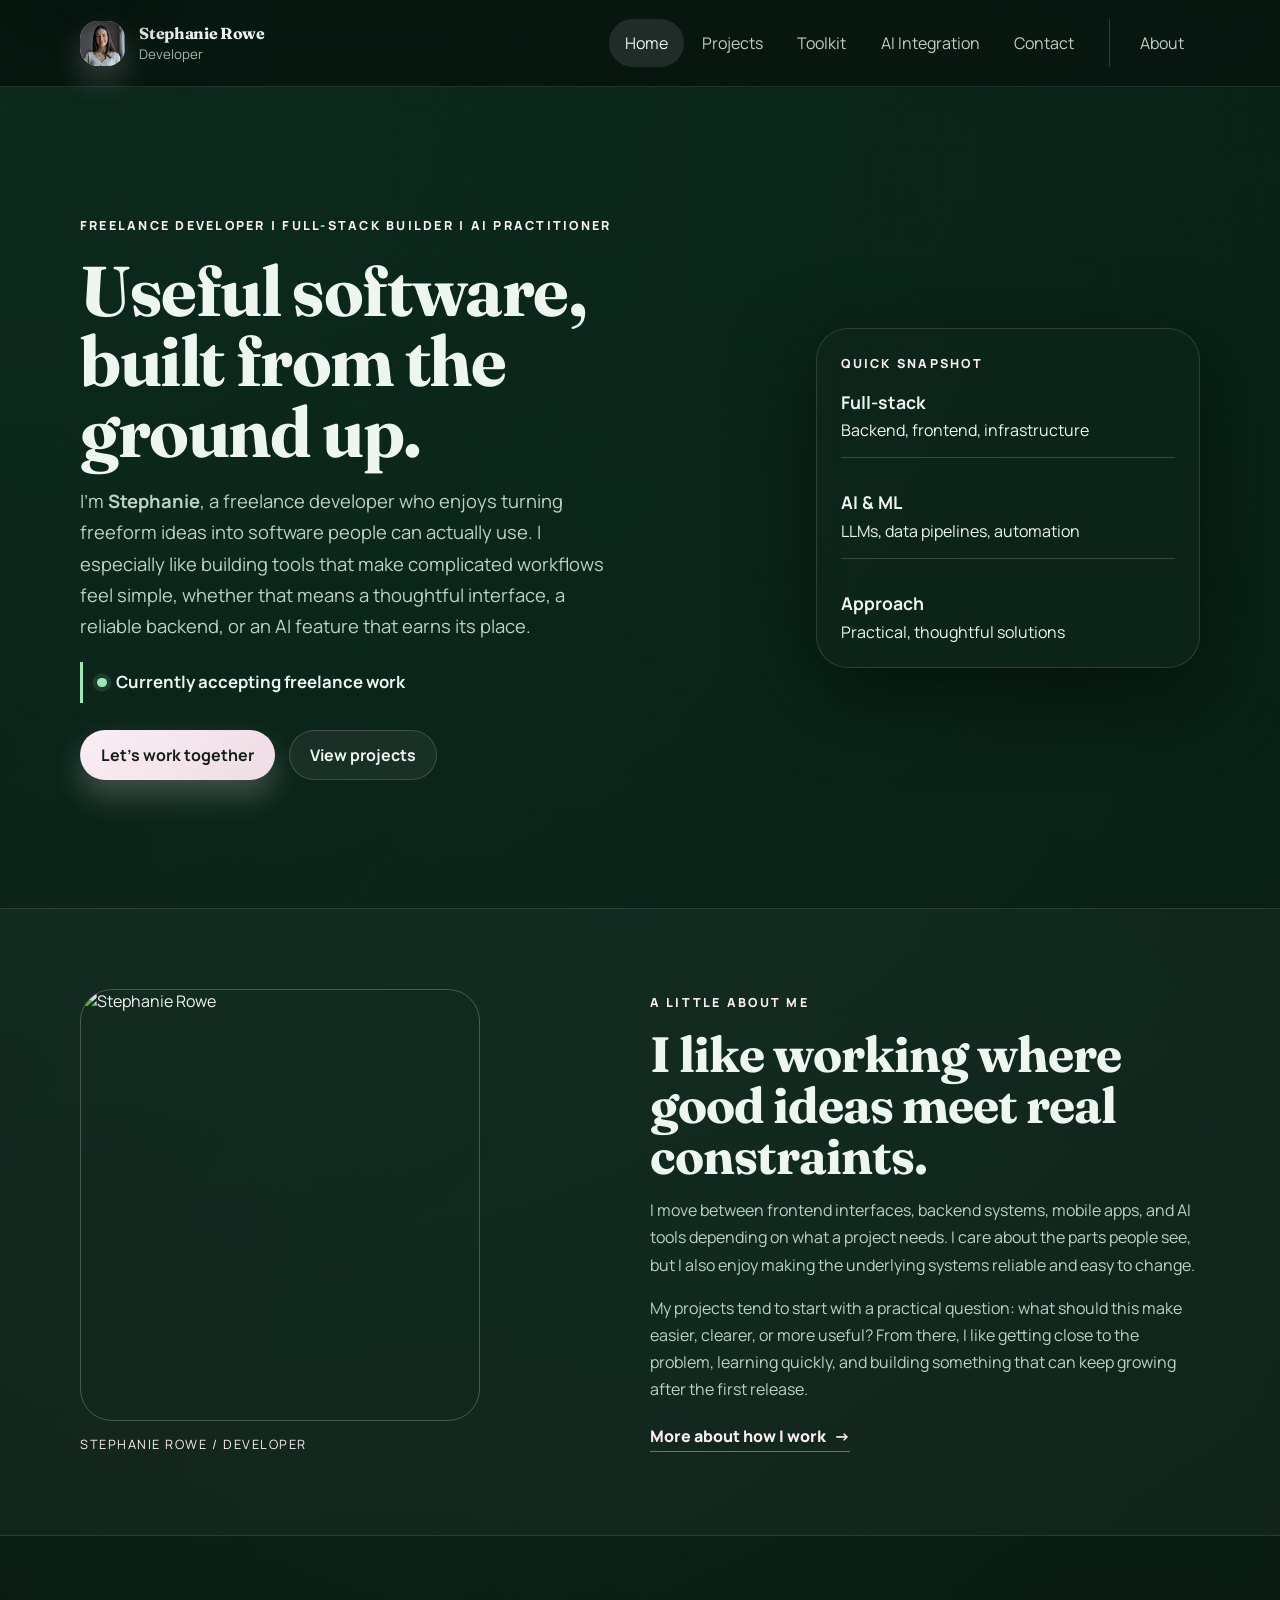
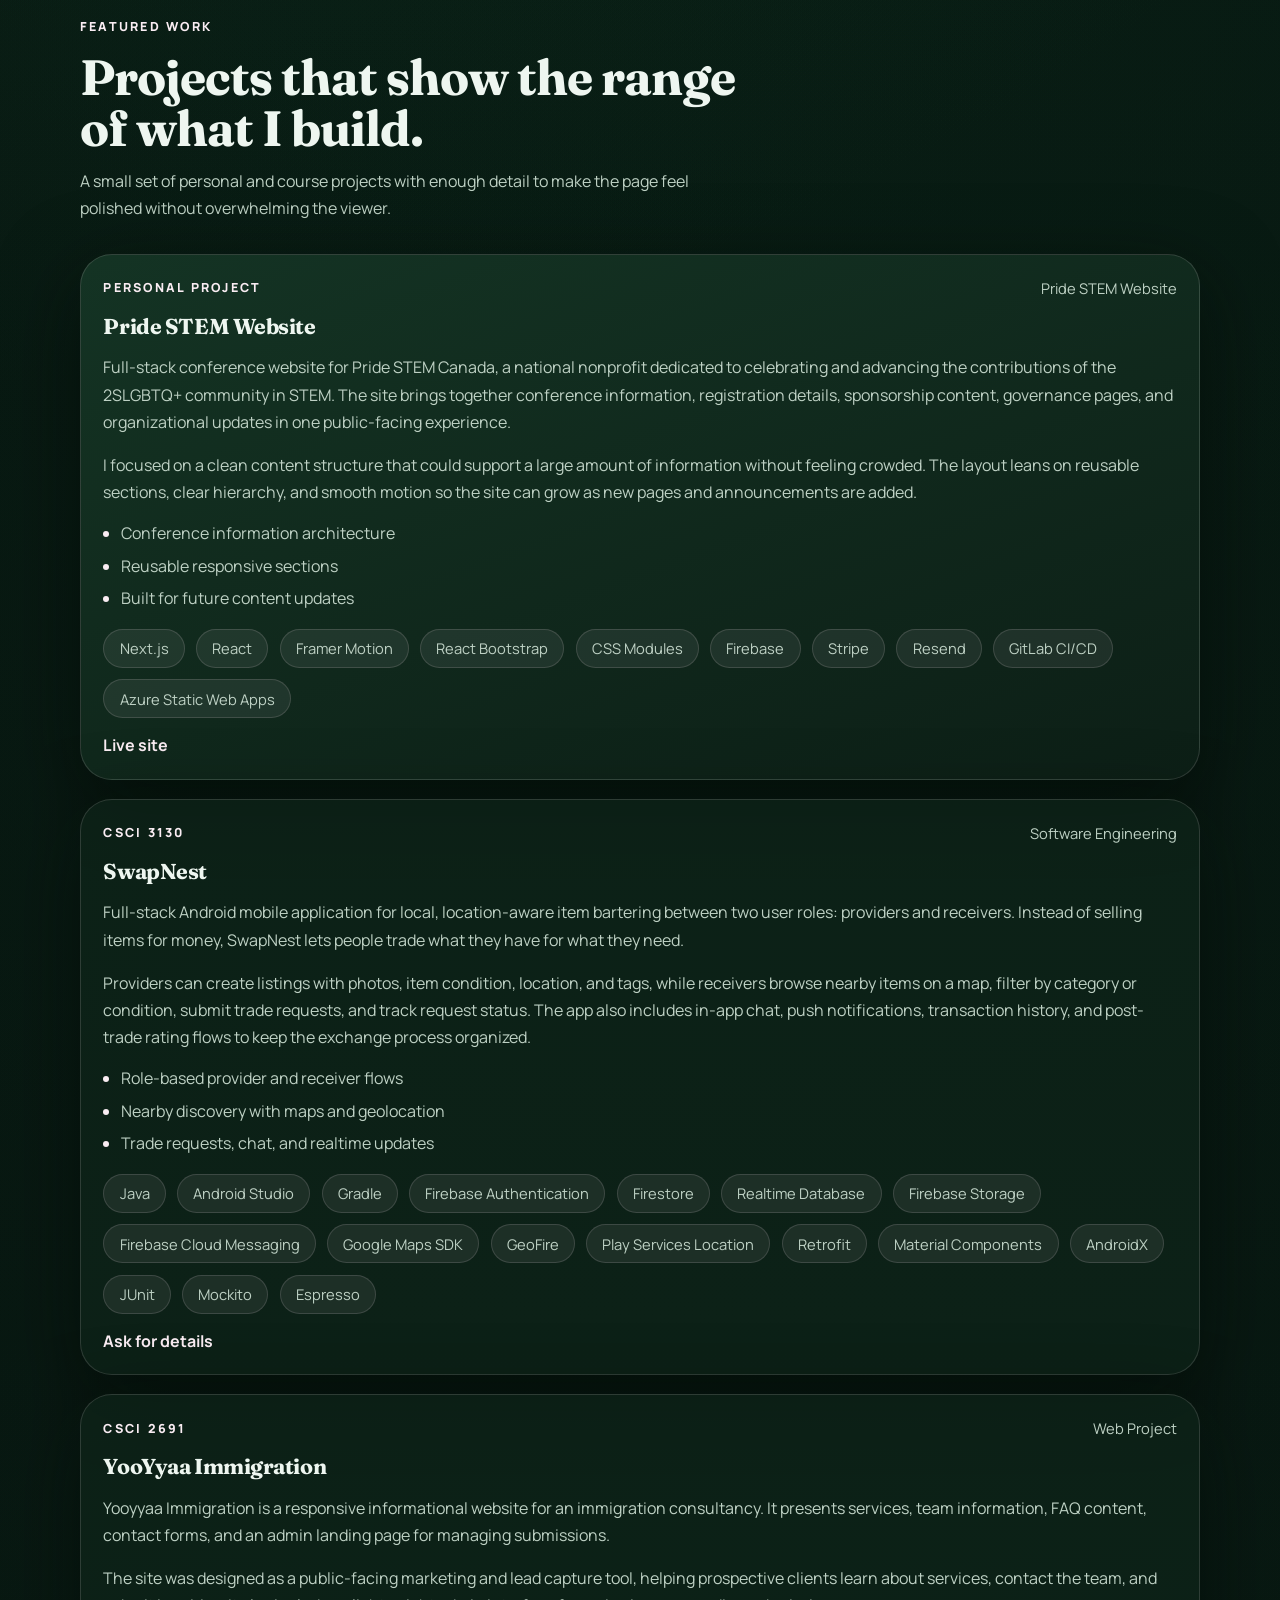
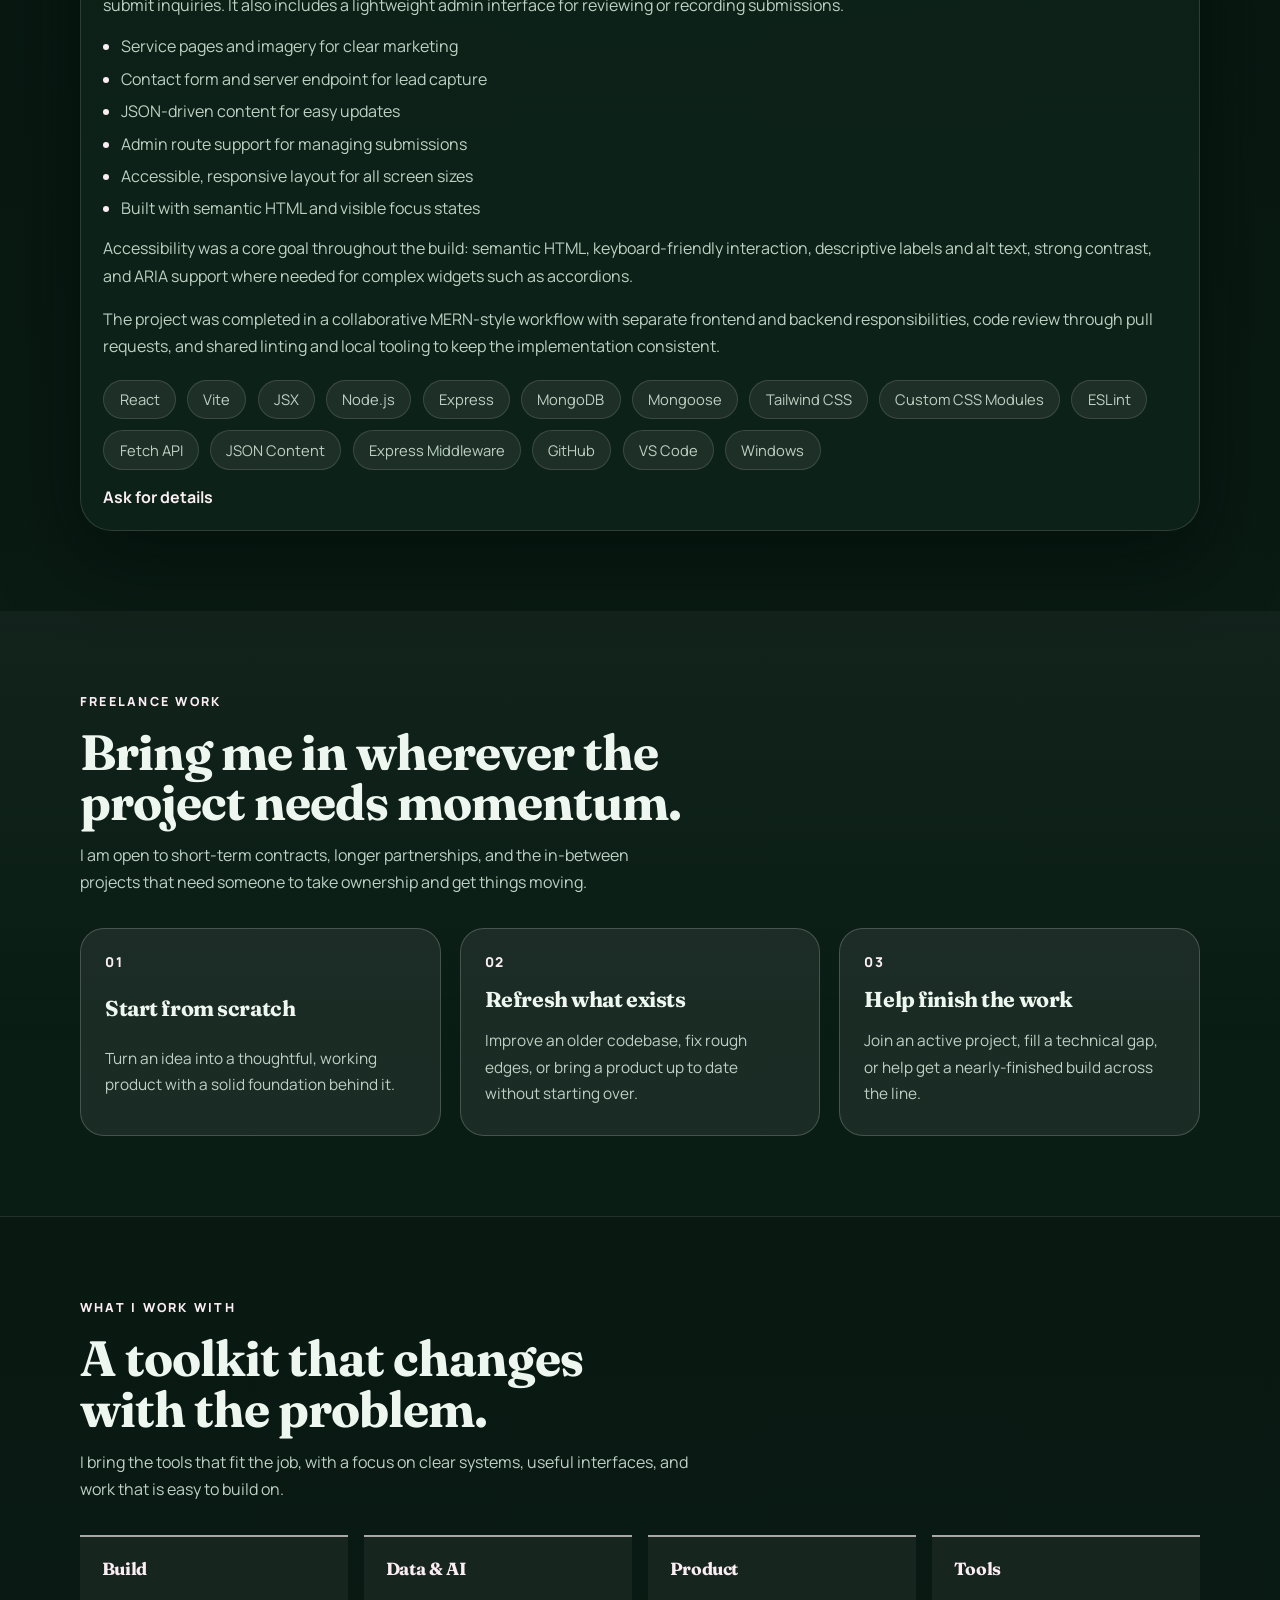
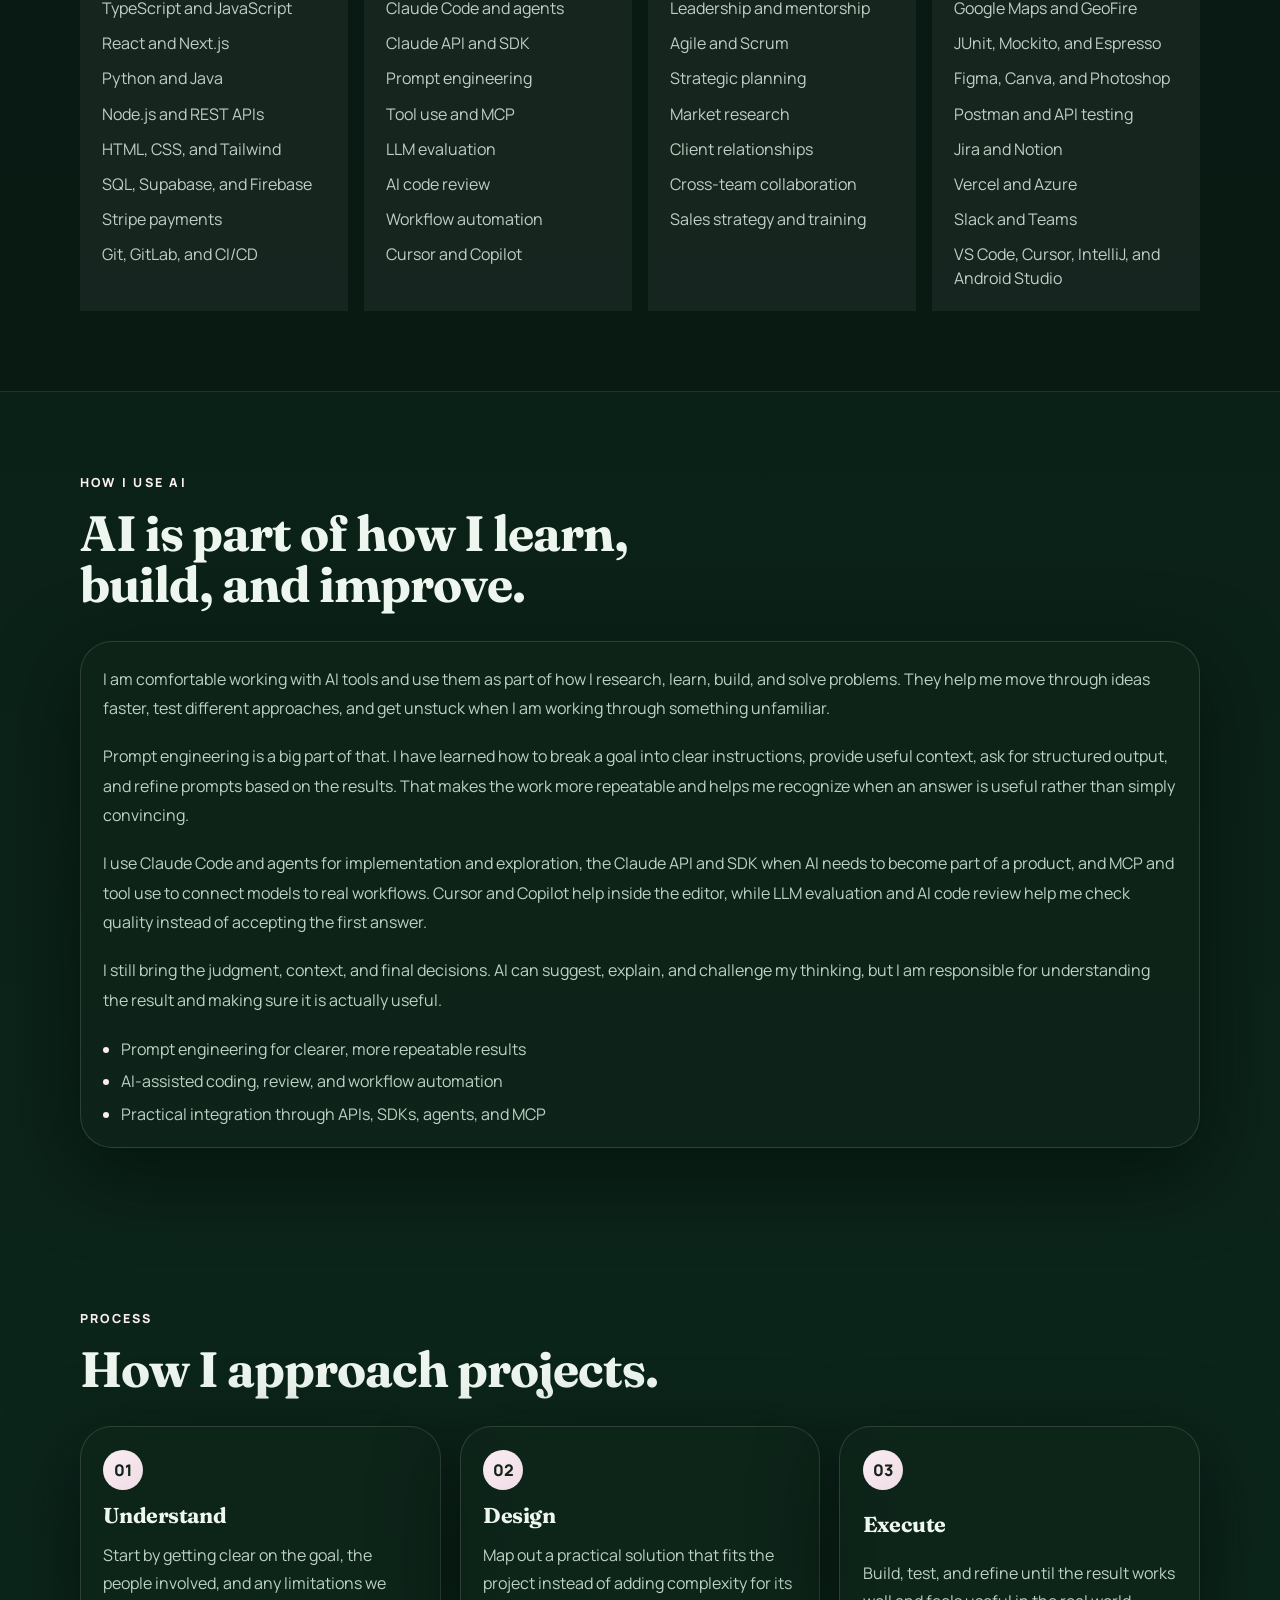
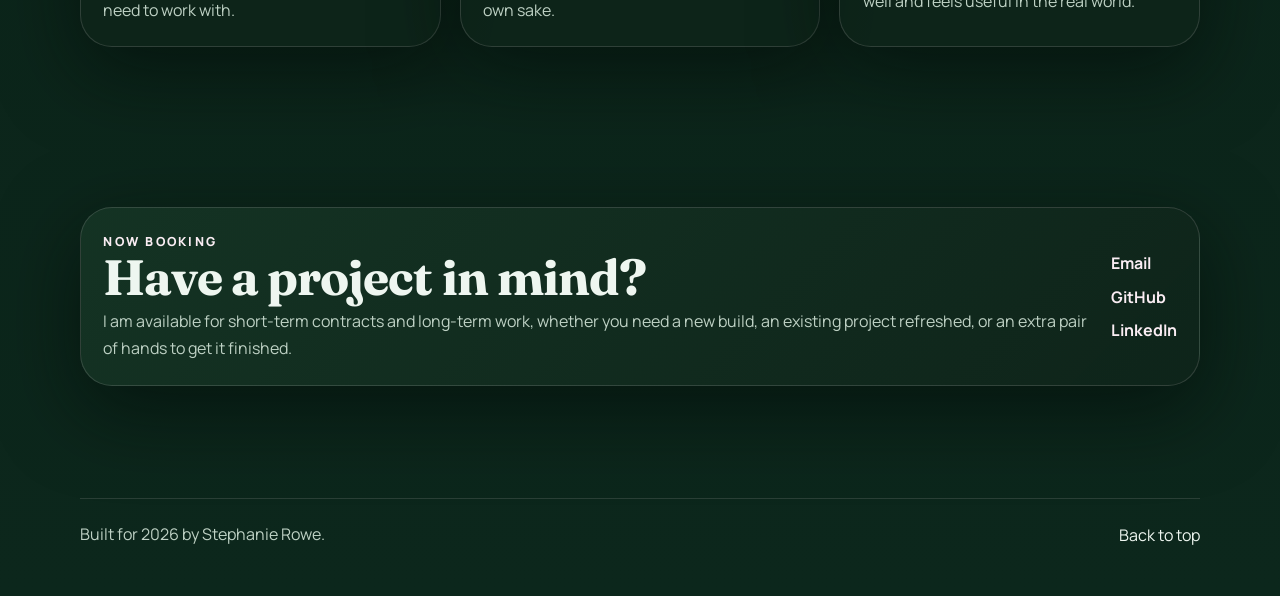
==== commit 34d5414d: "added AI integration section, refined toolkit" ====
--- a/index.html
+++ b/index.html
@@ -42,6 +42,8 @@
           <div class="nav-group nav-group-main">
             <a href="index.html" aria-current="page">Home</a>
             <a href="#projects">Projects</a>
+            <a href="#toolkit">Toolkit</a>
+            <a href="#ai">AI Integration</a>
             <a href="#contact">Contact</a>
           </div>
           <div class="nav-group nav-group-about">
@@ -269,7 +271,7 @@
         </div>
       </section>
 
-      <section class="section alt-surface">
+      <section class="section alt-surface" id="toolkit">
         <div class="container reveal">
           <div class="section-heading narrow">
             <p class="eyebrow">What I work with</p>
@@ -281,40 +283,83 @@
             <article class="toolkit-card">
               <h3>Build</h3>
               <ul>
-                <li>Java, Python, and JavaScript</li>
-                <li>React, Vite, and frontend UI</li>
-                <li>Node.js, Express, and REST APIs</li>
-                <li>Android and mobile development</li>
+                <li>TypeScript and JavaScript</li>
+                <li>React and Next.js</li>
+                <li>Python and Java</li>
+                <li>Node.js and REST APIs</li>
+                <li>HTML, CSS, and Tailwind</li>
+                <li>SQL, Supabase, and Firebase</li>
+                <li>Stripe payments</li>
+                <li>Git, GitLab, and CI/CD</li>
               </ul>
             </article>
             <article class="toolkit-card">
               <h3>Data & AI</h3>
               <ul>
-                <li>Machine learning and AI applications</li>
-                <li>MongoDB, Firestore, and data modeling</li>
-                <li>Firebase and realtime features</li>
-                <li>Automation and intelligent workflows</li>
+                <li>Claude Code and agents</li>
+                <li>Claude API and SDK</li>
+                <li>Prompt engineering</li>
+                <li>Tool use and MCP</li>
+                <li>LLM evaluation</li>
+                <li>AI code review</li>
+                <li>Workflow automation</li>
+                <li>Cursor and Copilot</li>
               </ul>
             </article>
             <article class="toolkit-card">
               <h3>Product</h3>
               <ul>
-                <li>Accessible, responsive interfaces</li>
-                <li>Maps and location-based tools</li>
-                <li>Project coordination and organization</li>
-                <li>Clear communication and teamwork</li>
+                <li>Leadership and mentorship</li>
+                <li>Agile and Scrum</li>
+                <li>Strategic planning</li>
+                <li>Market research</li>
+                <li>Client relationships</li>
+                <li>Cross-team collaboration</li>
+                <li>Sales strategy and training</li>
               </ul>
             </article>
             <article class="toolkit-card">
               <h3>Tools</h3>
               <ul>
-                <li>Git, GitHub, and collaborative workflows</li>
-                <li>Google Maps, GeoFire, and APIs</li>
+                <li>Google Maps and GeoFire</li>
                 <li>JUnit, Mockito, and Espresso</li>
-                <li>VS Code and Android Studio</li>
-              </ul>
-            </article>
-          </div>
+                <li>Figma, Canva, and Photoshop</li>
+                <li>Postman and API testing</li>
+                <li>Jira and Notion</li>
+                <li>Vercel and Azure</li>
+                <li>Slack and Teams</li>
+                <li>VS Code, Cursor, IntelliJ, and Android Studio</li>
+              </ul>
+            </article>
+          </div>
+        </div>
+      </section>
+
+      <section class="section ai-section" id="ai">
+        <div class="container reveal">
+          <div class="section-heading narrow">
+            <p class="eyebrow">How I use AI</p>
+            <h2>AI is part of how I learn, build, and improve.</h2>
+          </div>
+          <article class="content-card ai-copy">
+            <p>
+              I am comfortable working with AI tools and use them as part of how I research, learn, build, and solve problems. They help me move through ideas faster, test different approaches, and get unstuck when I am working through something unfamiliar.
+            </p>
+            <p>
+              Prompt engineering is a big part of that. I have learned how to break a goal into clear instructions, provide useful context, ask for structured output, and refine prompts based on the results. That makes the work more repeatable and helps me recognize when an answer is useful rather than simply convincing.
+            </p>
+            <p>
+              I use Claude Code and agents for implementation and exploration, the Claude API and SDK when AI needs to become part of a product, and MCP and tool use to connect models to real workflows. Cursor and Copilot help inside the editor, while LLM evaluation and AI code review help me check quality instead of accepting the first answer.
+            </p>
+            <p>
+              I still bring the judgment, context, and final decisions. AI can suggest, explain, and challenge my thinking, but I am responsible for understanding the result and making sure it is actually useful.
+            </p>
+            <ul class="project-points">
+              <li>Prompt engineering for clearer, more repeatable results</li>
+              <li>AI-assisted coding, review, and workflow automation</li>
+              <li>Practical integration through APIs, SDKs, agents, and MCP</li>
+            </ul>
+          </article>
         </div>
       </section>
 
--- a/styles/main.css
+++ b/styles/main.css
@@ -304,8 +304,10 @@
   align-items: center;
   gap: 0.55rem;
   width: fit-content;
+  padding: 0.4rem 0 0.4rem 0.9rem;
+  border-left: 3px solid #9ee6b5;
   color: var(--text);
-  font-size: 0.95rem;
+  font-size: 1.05rem;
   font-weight: 700;
 }
 
@@ -475,6 +477,19 @@
 .contact-panel,
 .timeline article {
   padding: 1.4rem;
+}
+
+.ai-copy {
+  display: grid;
+  gap: 1.15rem;
+}
+
+.ai-copy p {
+  line-height: 1.85;
+}
+
+.ai-copy .project-points {
+  margin-top: 0.25rem;
 }
 
 .project-card {
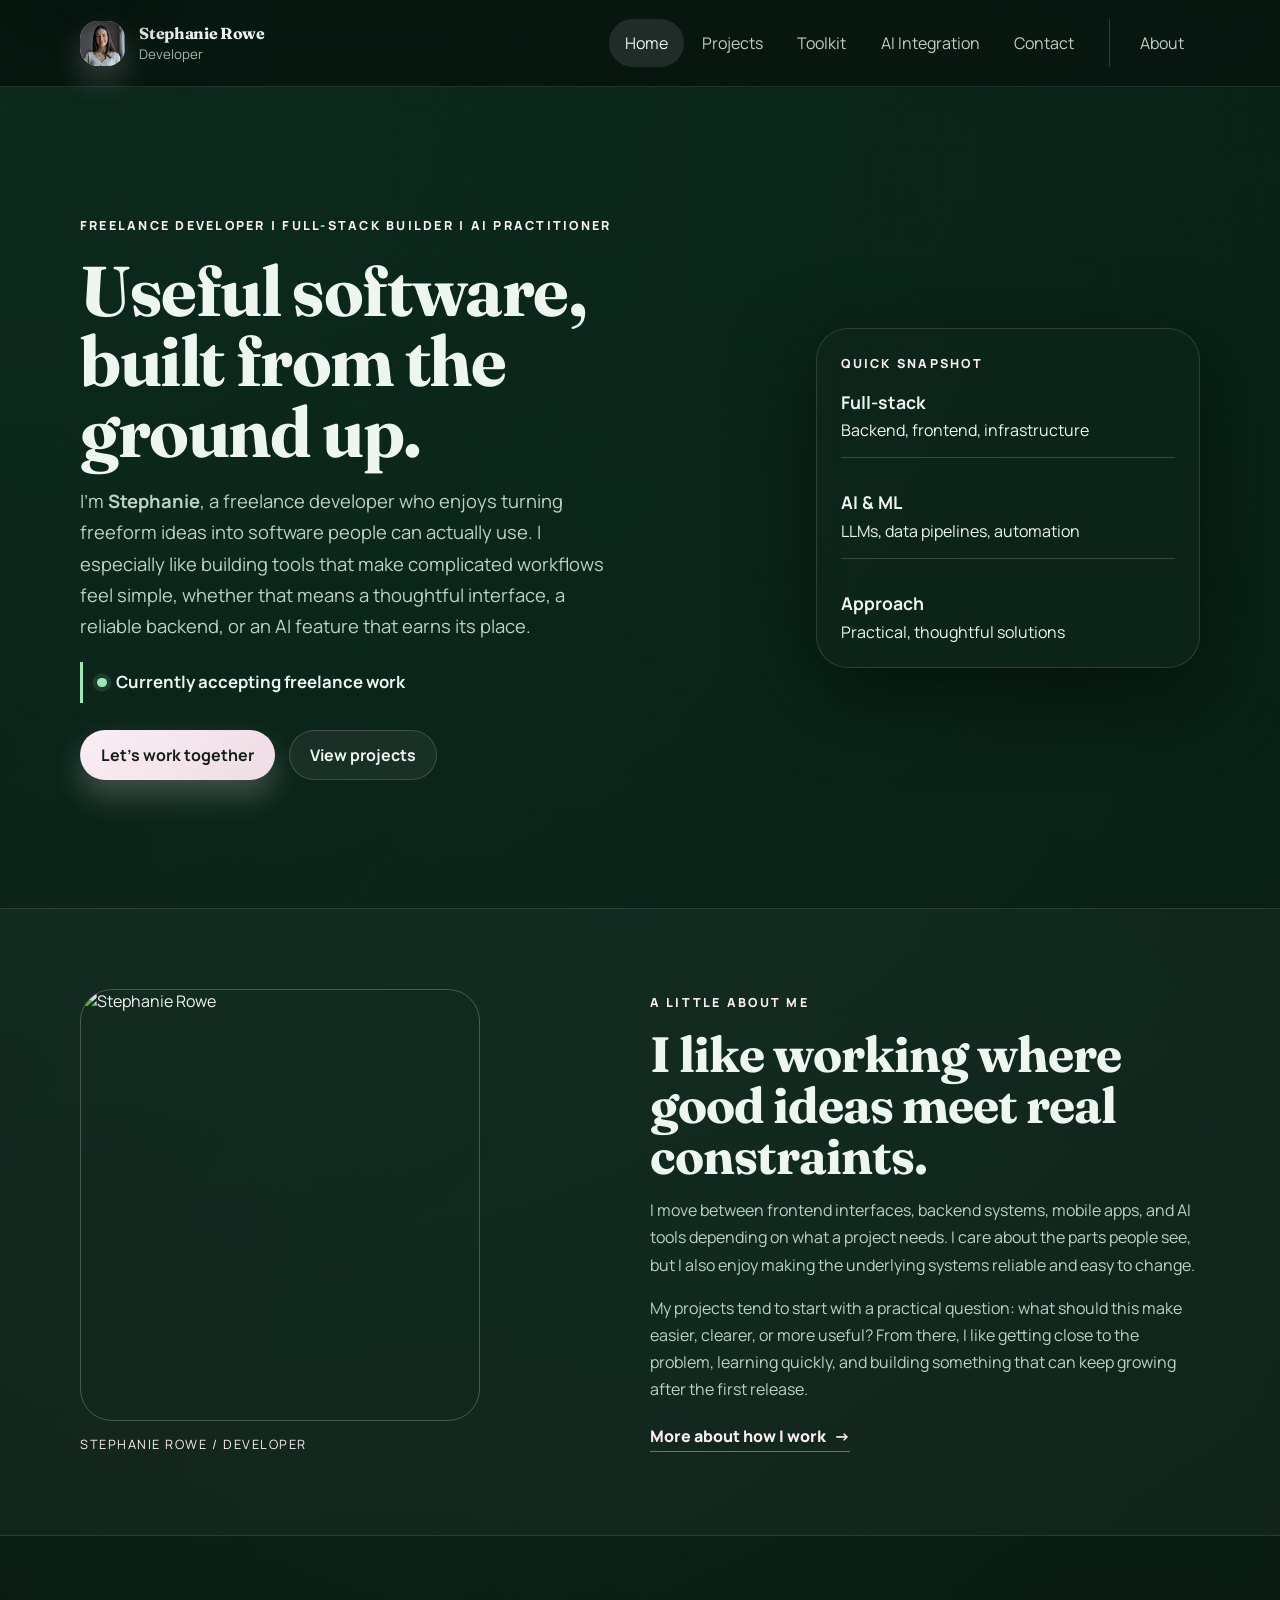
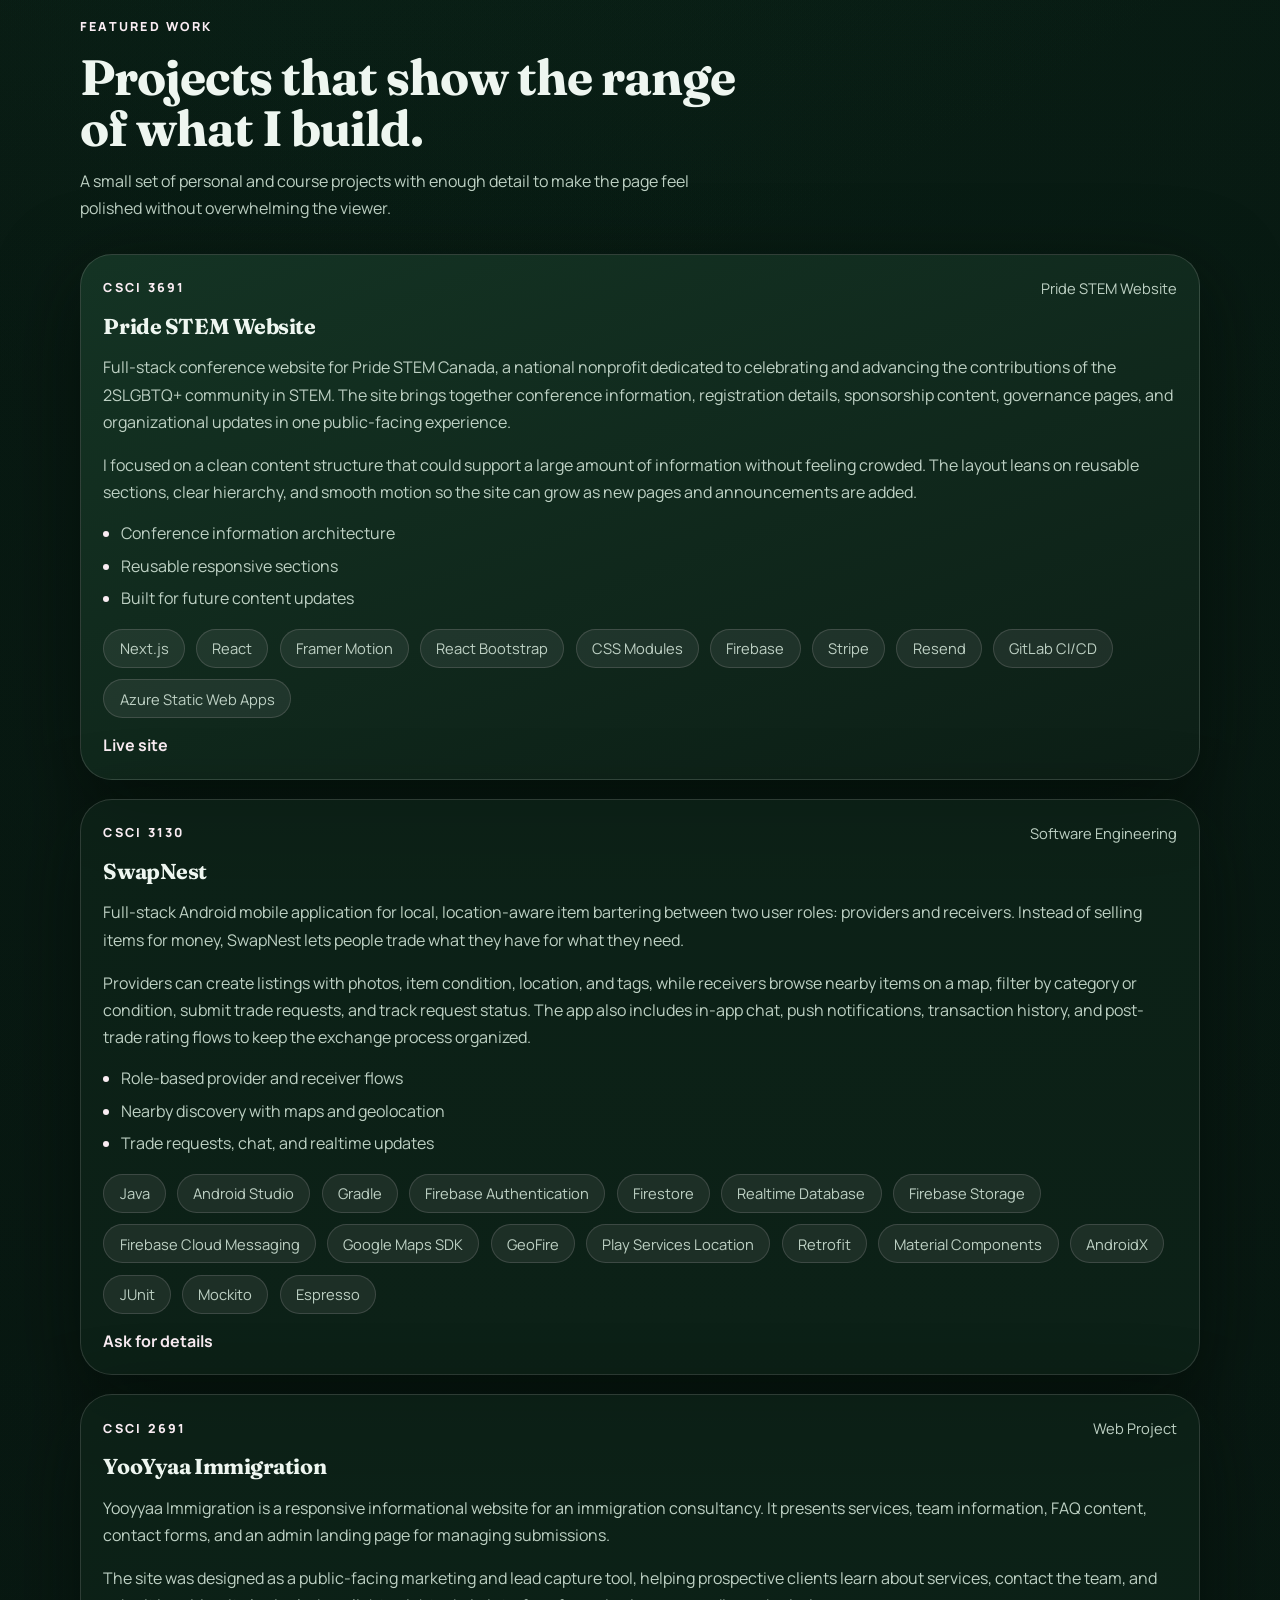
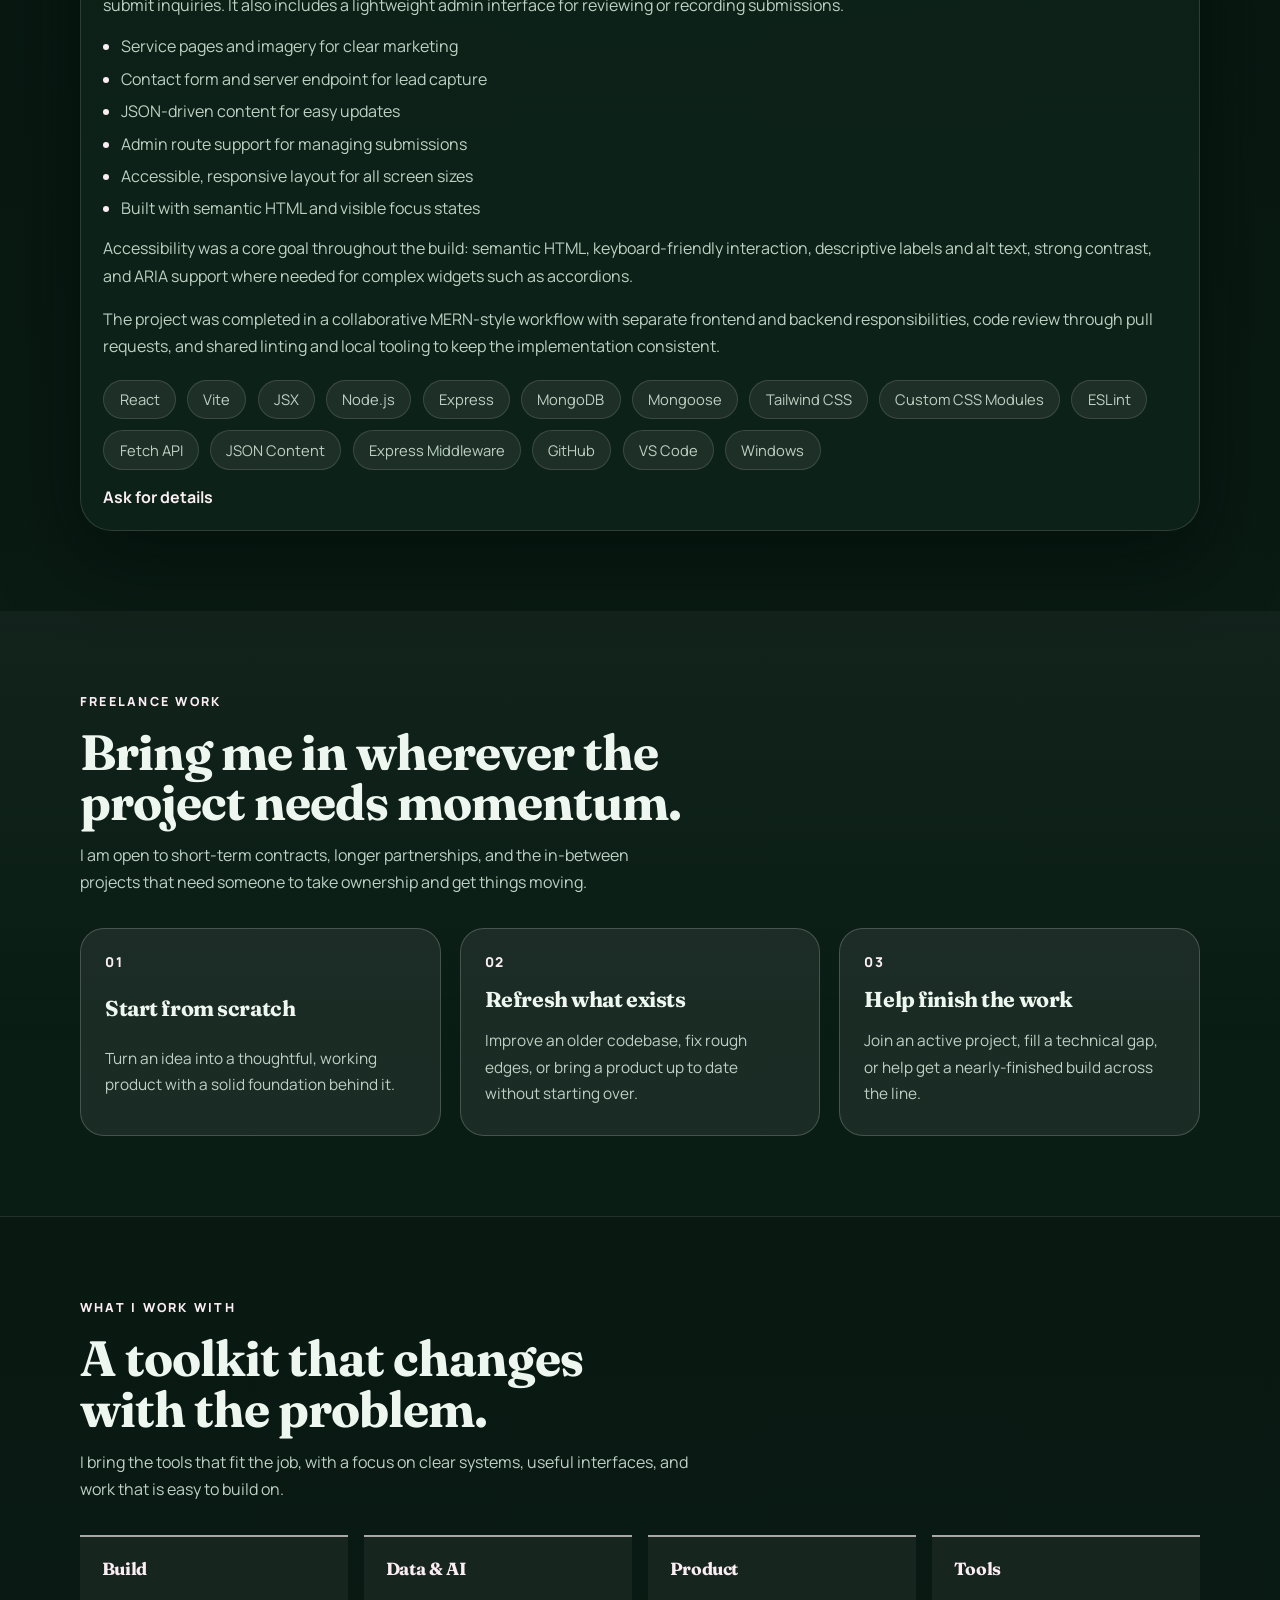
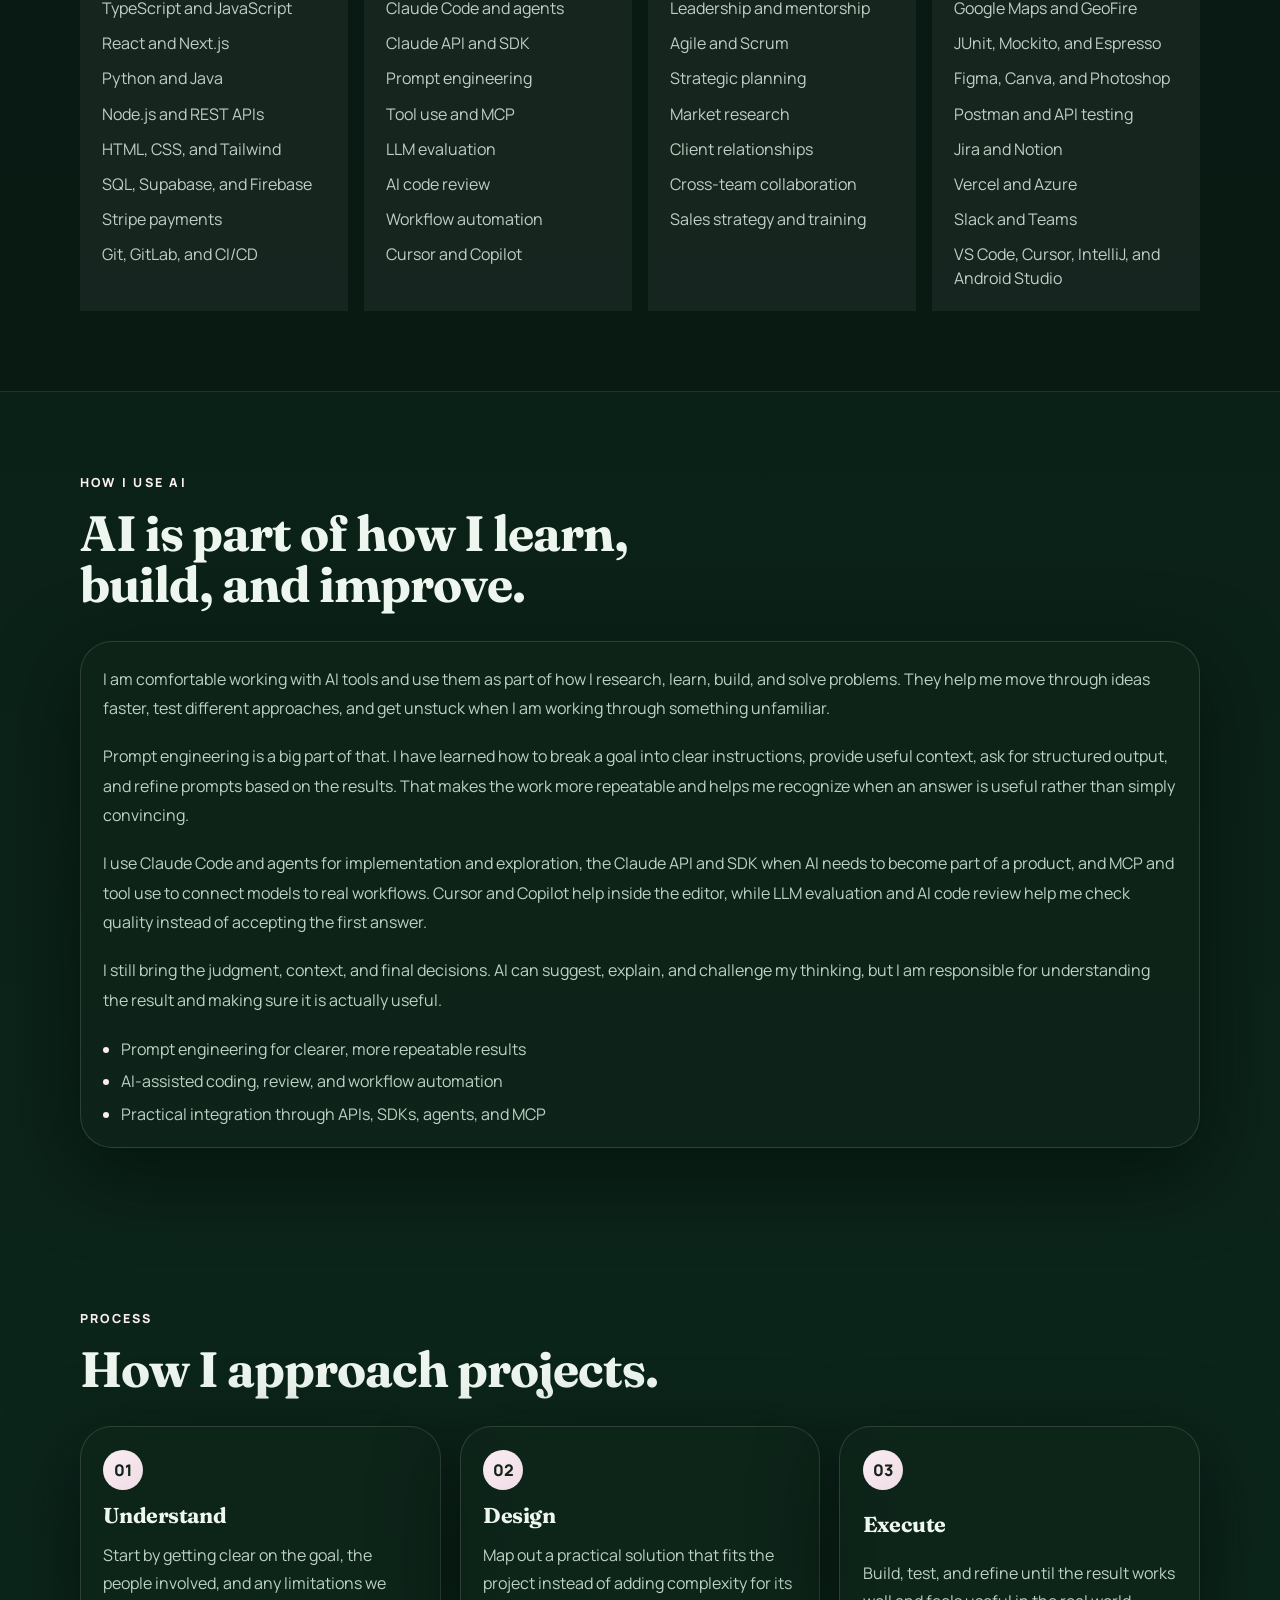
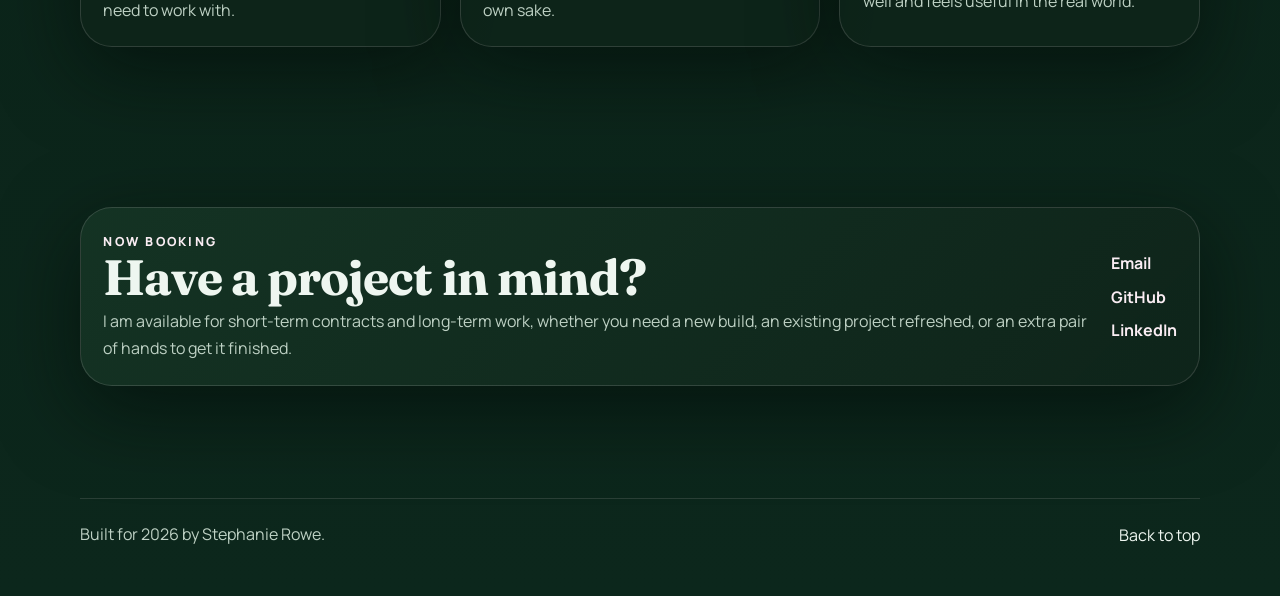
==== commit 12f2f730: "fixed typo" ====
--- a/index.html
+++ b/index.html
@@ -122,7 +122,7 @@
           <div class="project-showcase">
             <article class="project-card project-card-featured">
               <div class="project-card-top">
-                <p class="project-tag">Personal Project</p>
+                <p class="project-tag">CSCI 3691</p>
                 <span class="project-meta">Pride STEM Website</span>
               </div>
               <h3>Pride STEM Website</h3>
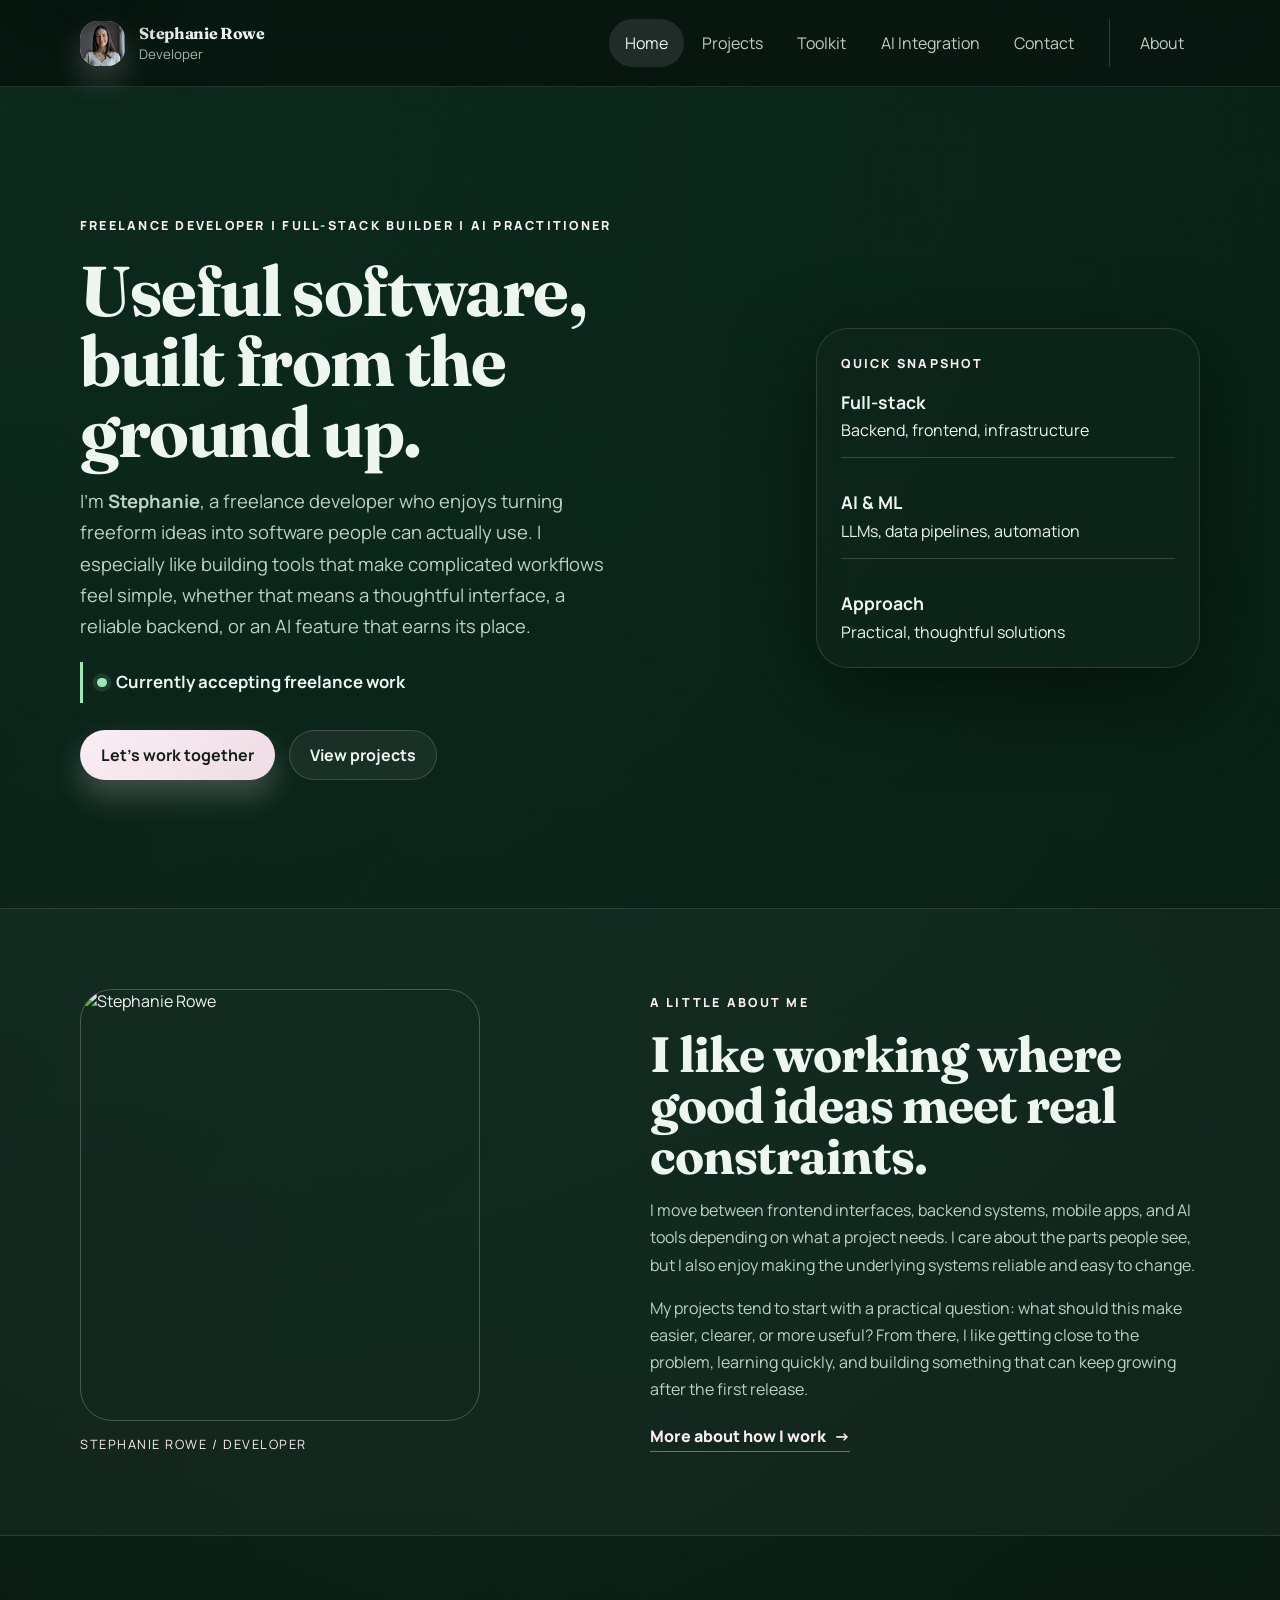
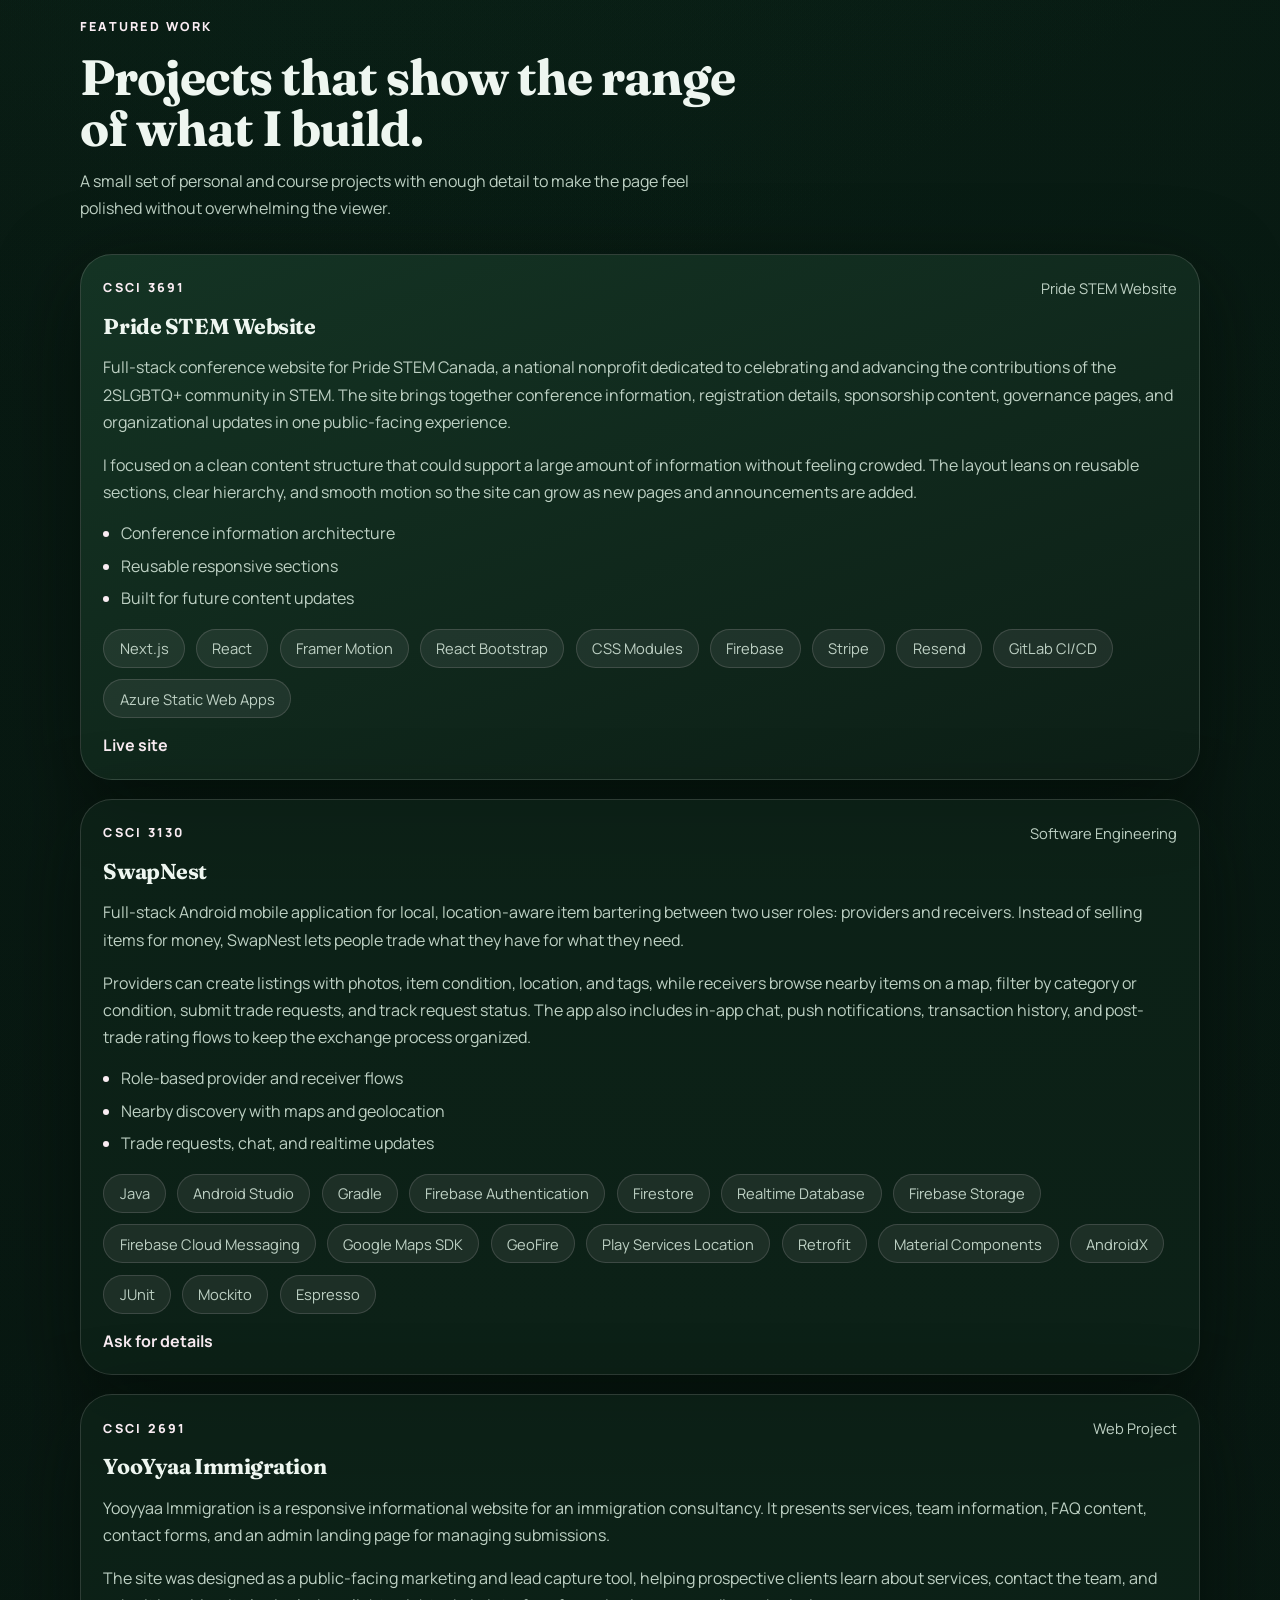
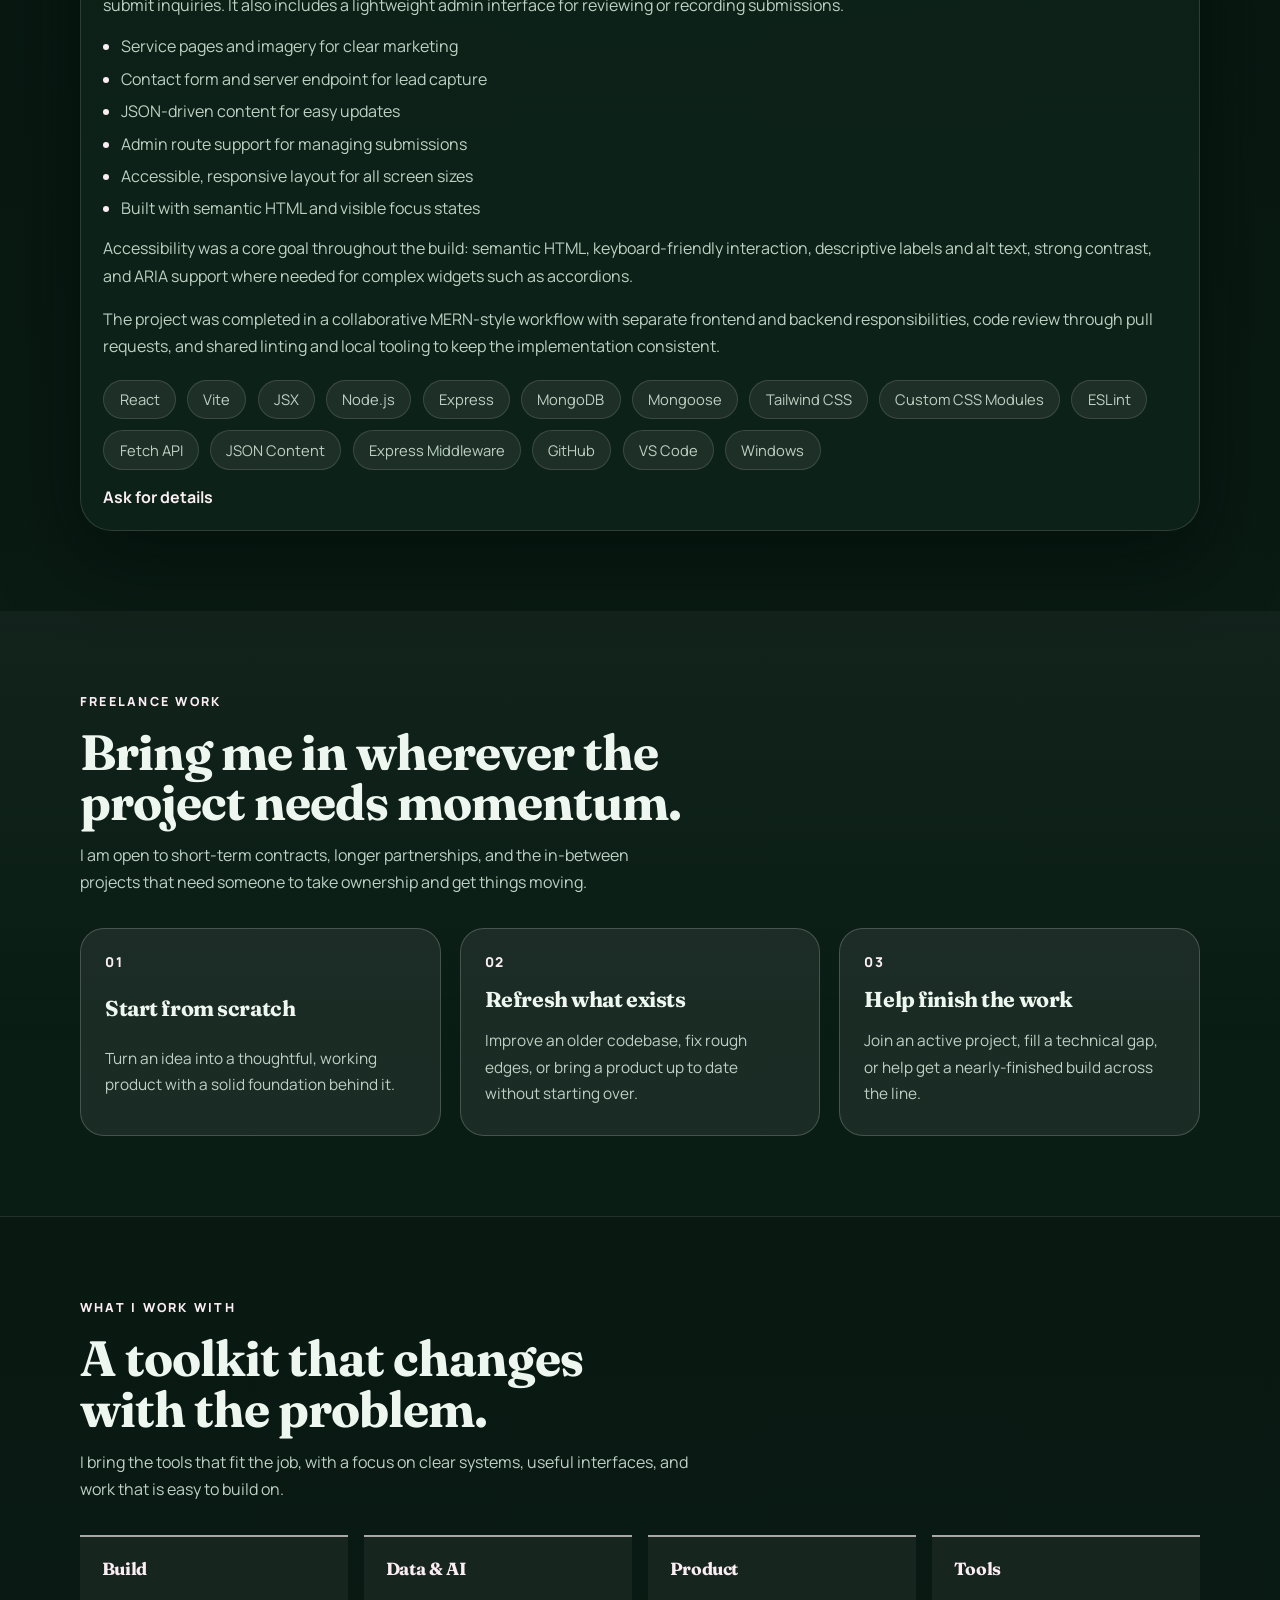
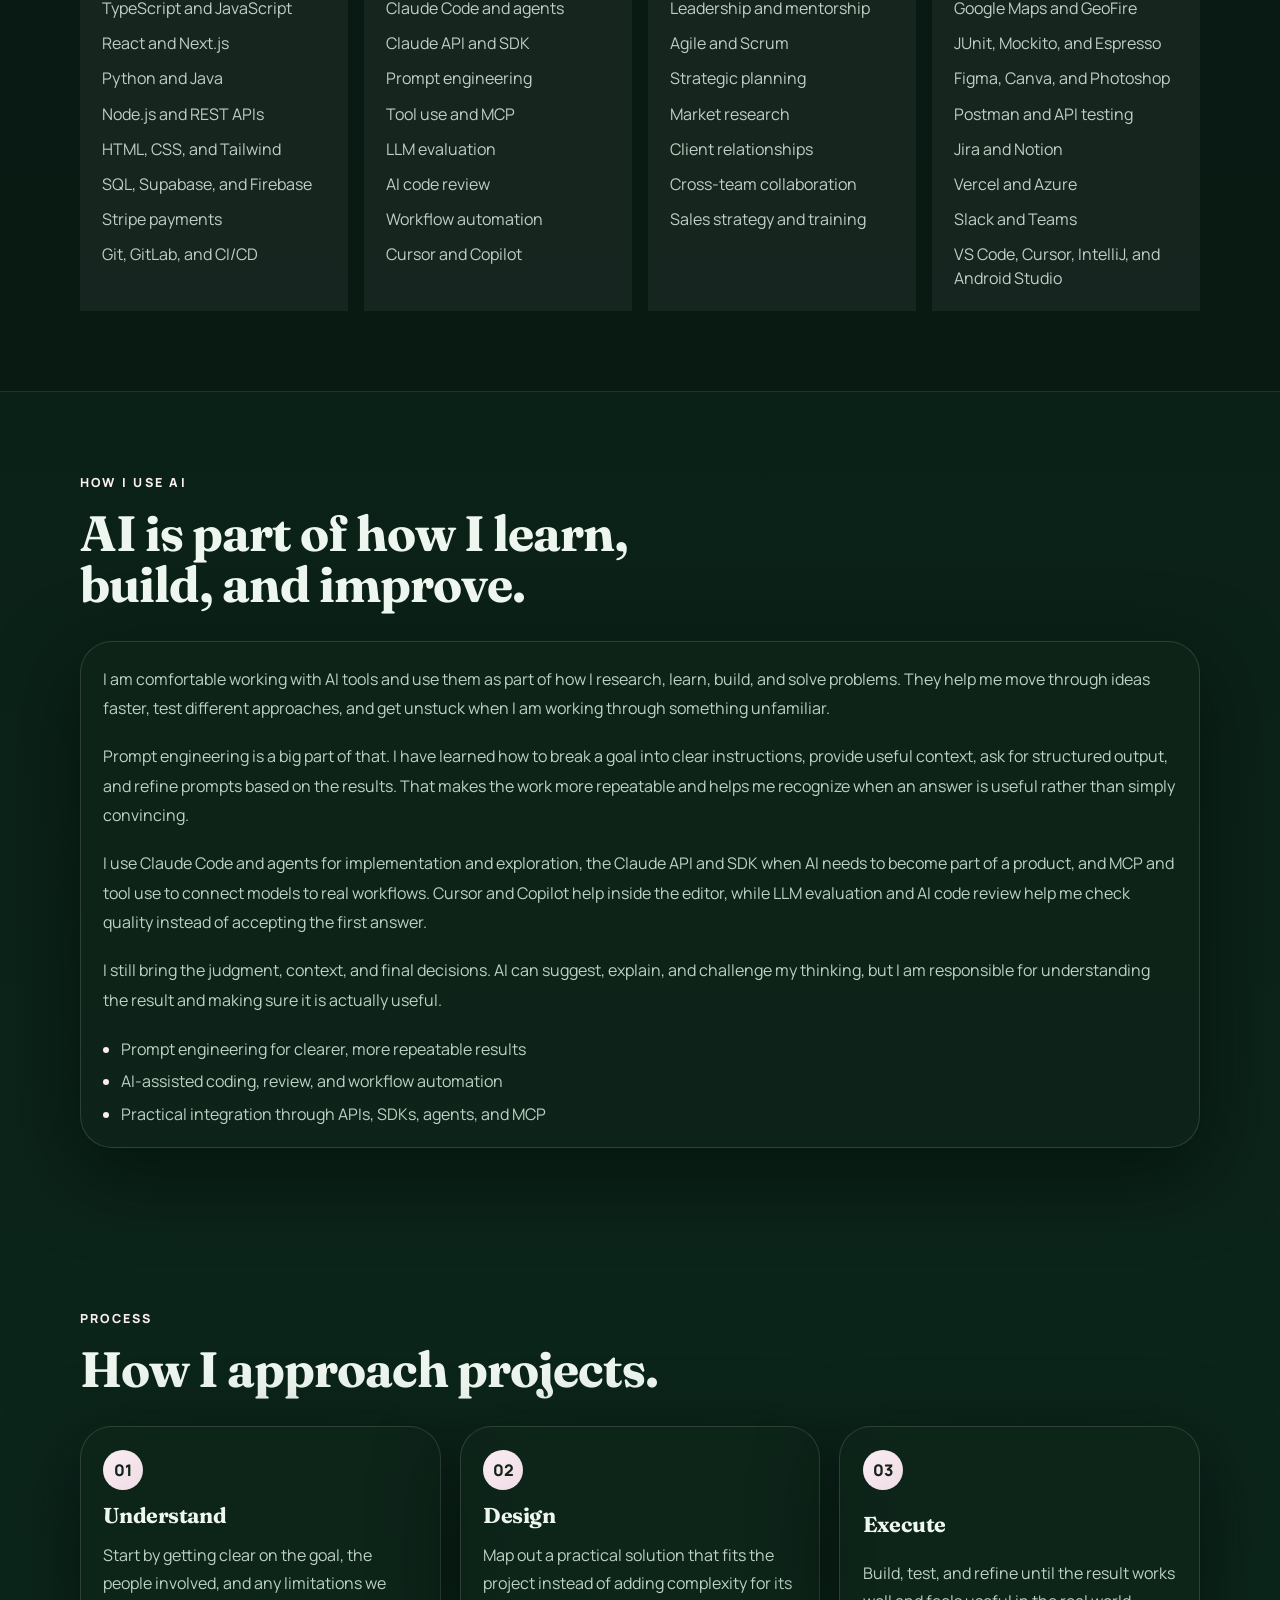
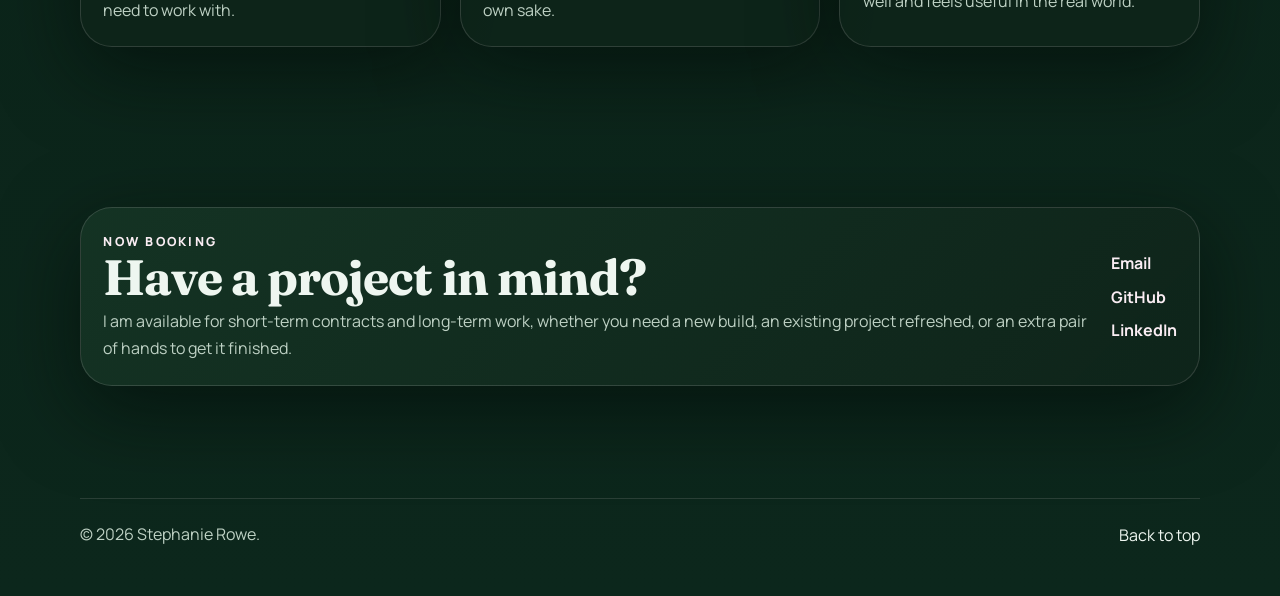
==== commit 46e00ec4: "adjusted footer" ====
--- a/index.html
+++ b/index.html
@@ -411,7 +411,7 @@
 
     <footer class="site-footer">
       <div class="container footer-inner">
-        <p>Built for <span id="year"></span> by Stephanie Rowe.</p>
+        <p>&copy; 2026 Stephanie Rowe.</p>
         <a href="#content">Back to top</a>
       </div>
     </footer>
